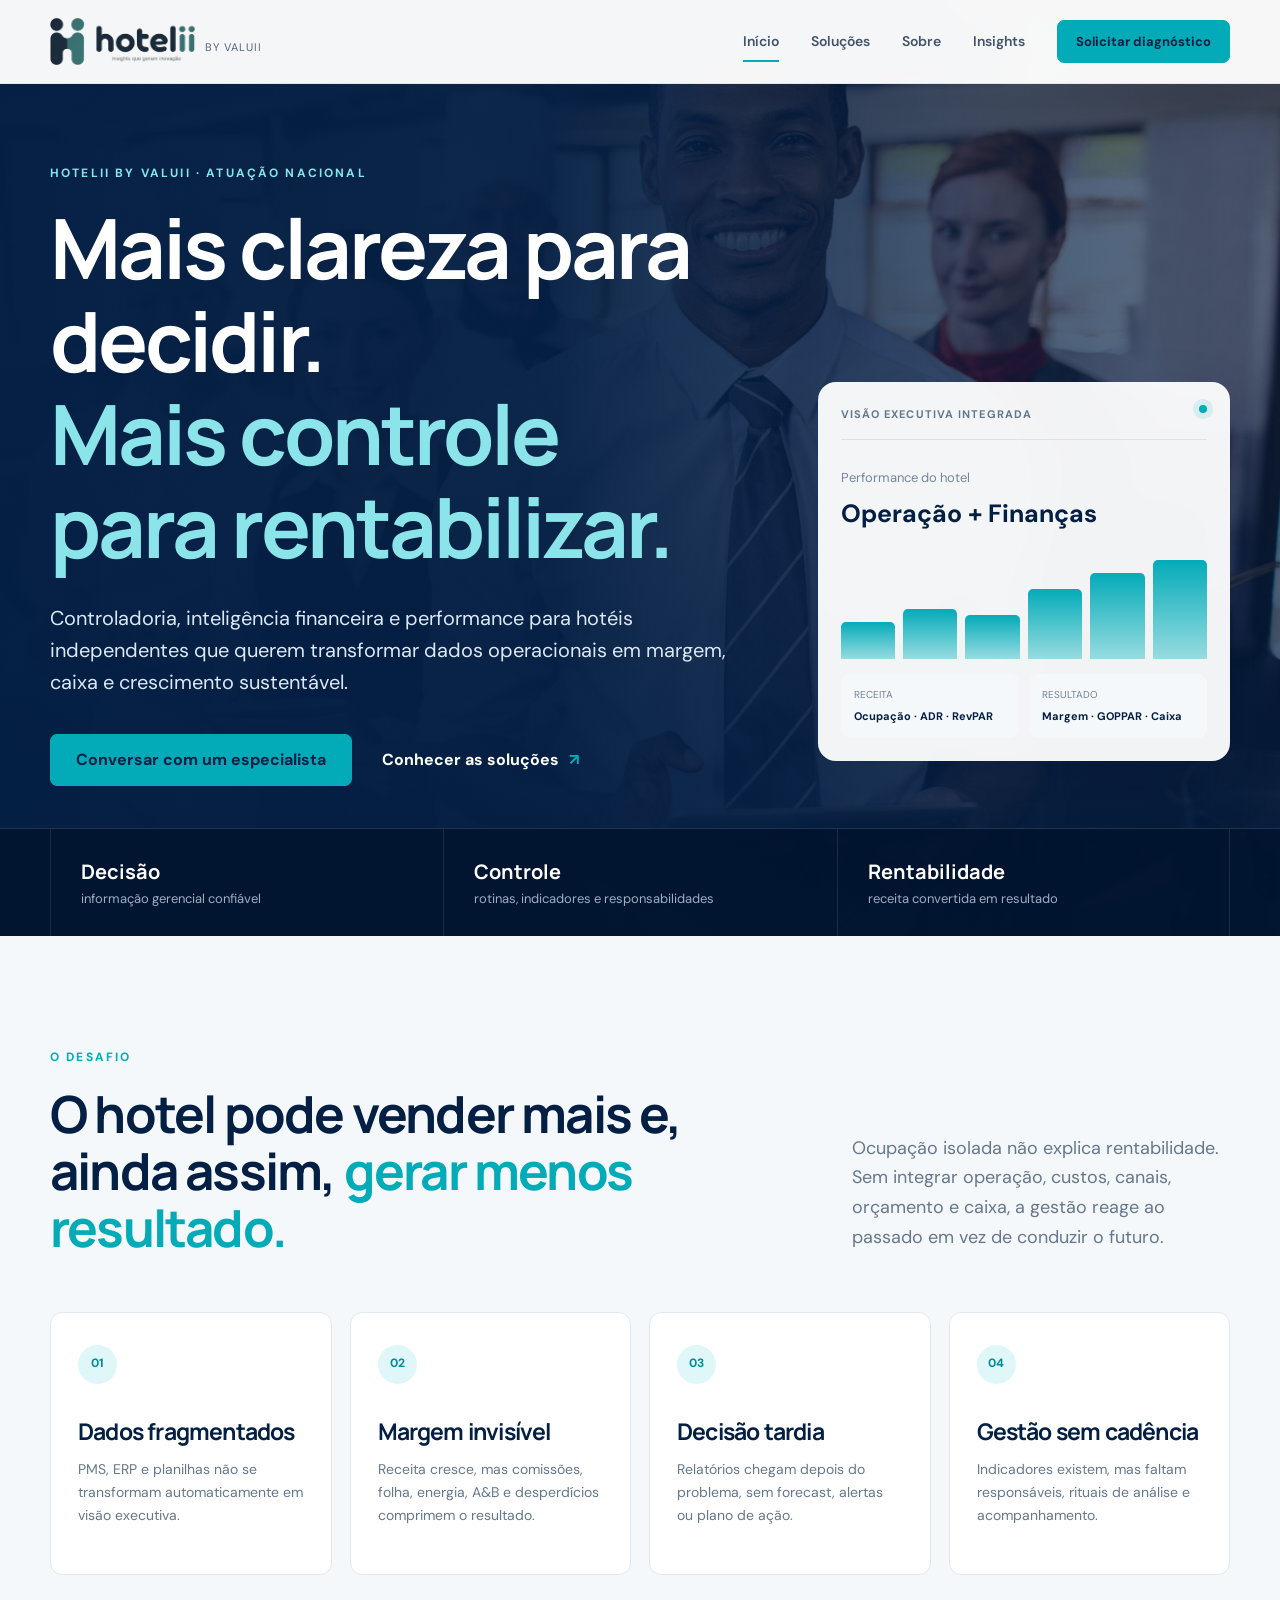
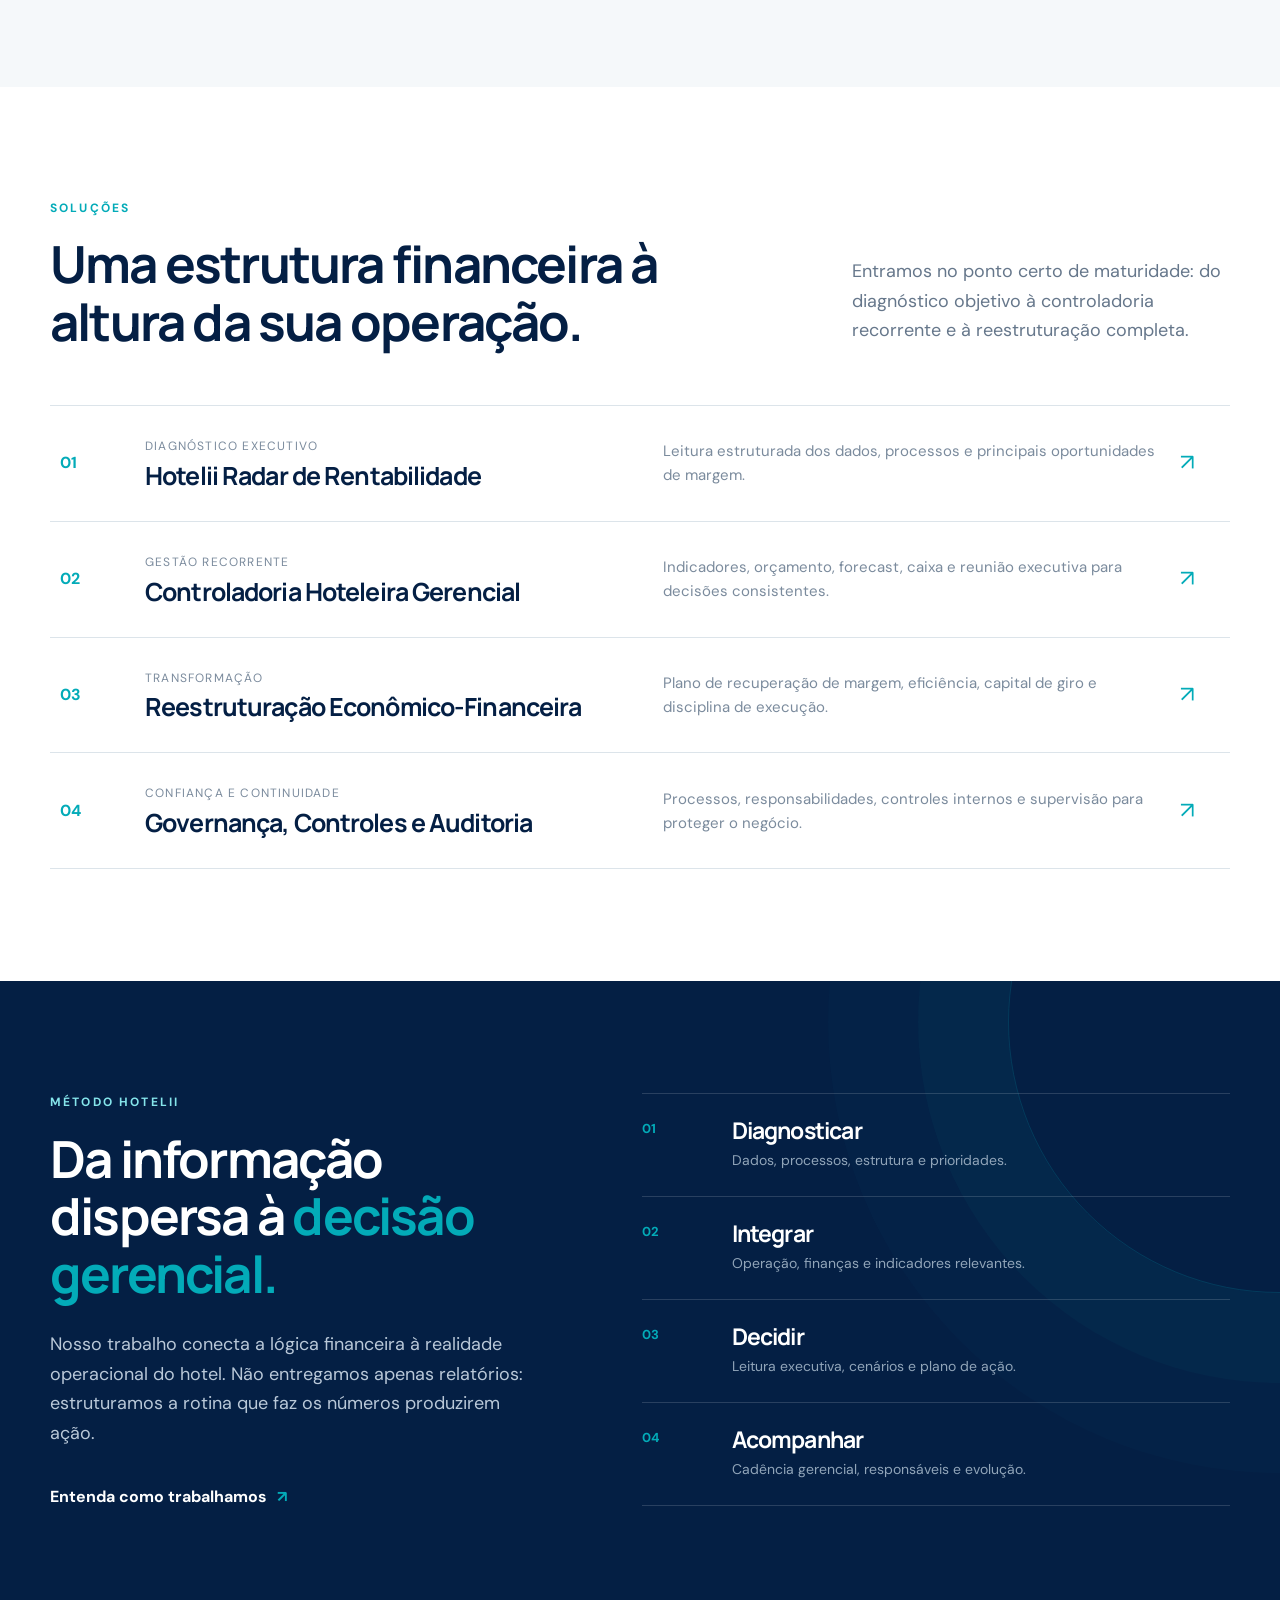
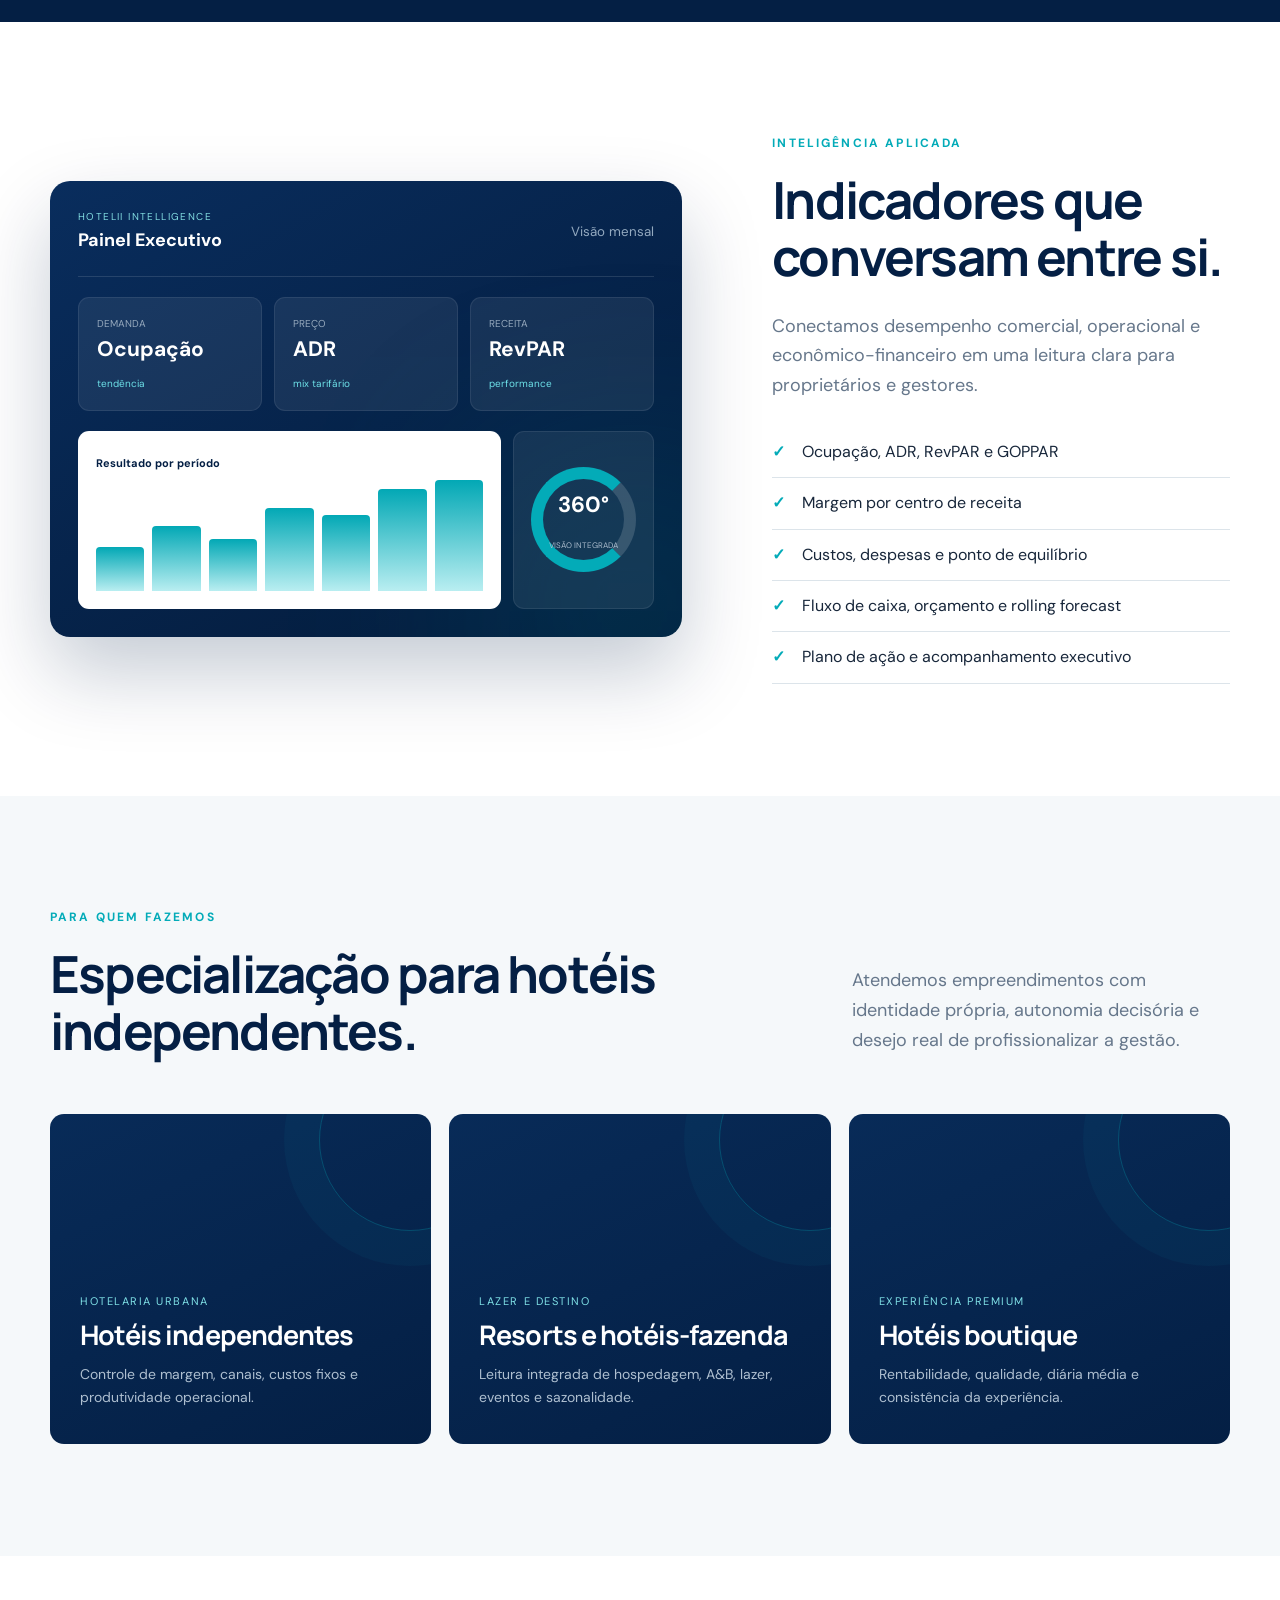
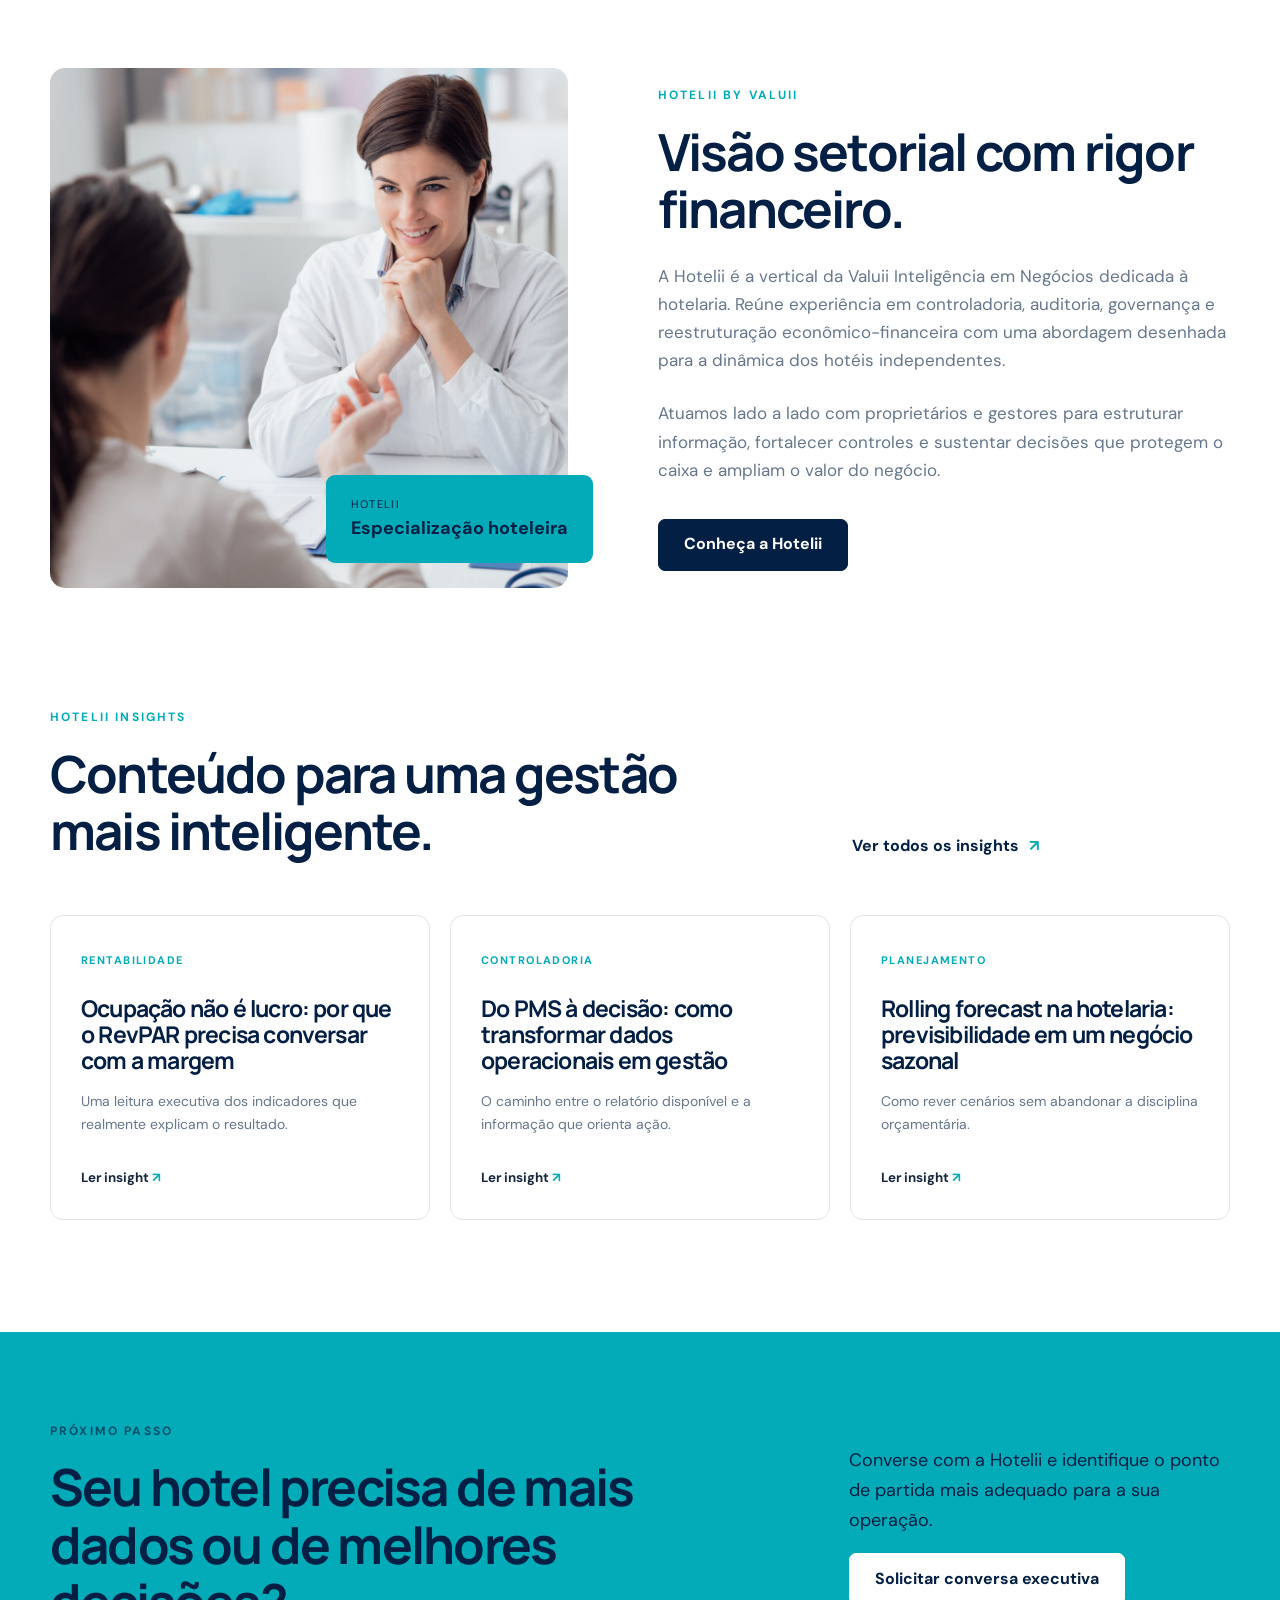
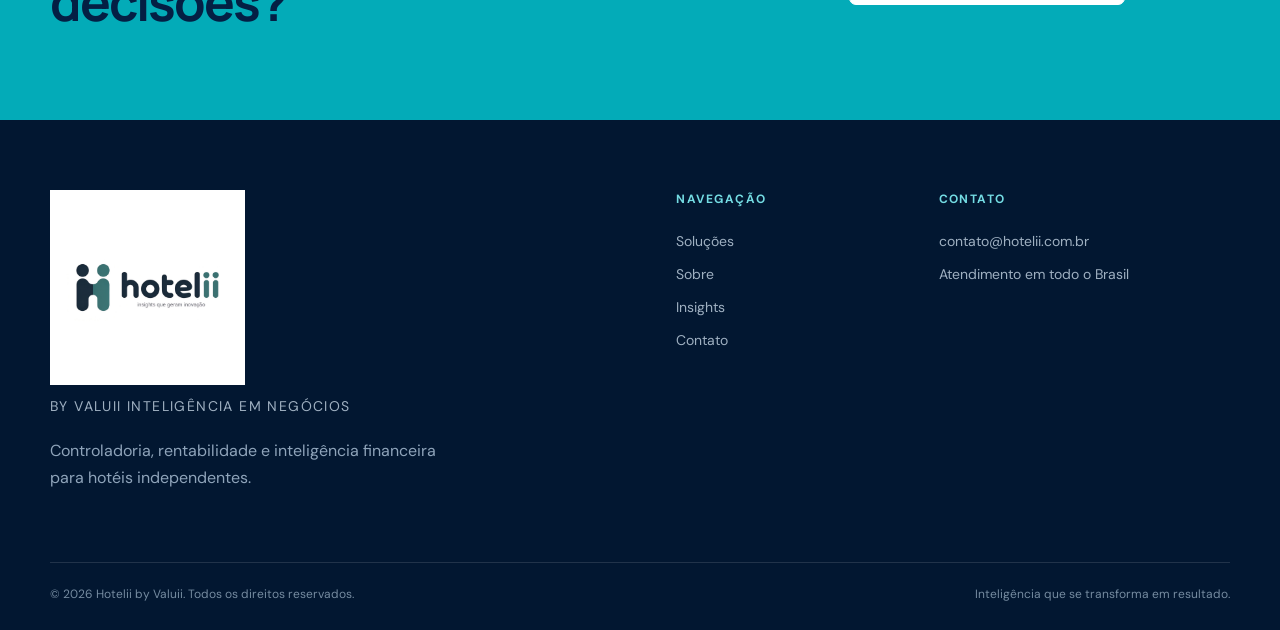
==== index.html @ a628cfc7 "Publica o site completo da Hotelii by Valuii" ====
<!doctype html>
<html lang="pt-BR">
<head>
  <meta charset="utf-8">
  <meta name="viewport" content="width=device-width, initial-scale=1">
  <title>Hotelii by Valuii | Controladoria e Rentabilidade Hoteleira</title>
  <meta name="description" content="Inteligência financeira, controladoria e rentabilidade para hotéis independentes. Transformamos dados operacionais em decisões, margem e previsibilidade.">
  <meta name="theme-color" content="#041F44">
  <meta property="og:title" content="Hotelii by Valuii | Inteligência e Rentabilidade Hoteleira">
  <meta property="og:description" content="Estratégia, controle e inteligência para elevar a performance de hotéis independentes.">
  <meta property="og:type" content="website">
  <meta property="og:url" content="https://hotelii.com.br/">
  <link rel="canonical" href="https://hotelii.com.br/">
  <link rel="icon" href="assets/images/mark.svg" type="image/svg+xml">
  <link rel="preload" href="assets/images/photo-2.jpg" as="image">
  <link rel="stylesheet" href="assets/css/style.css">
</head>
<body>
  <a class="skip-link" href="#conteudo">Ir para o conteúdo</a>
  <header class="site-header" data-header>
    <div class="container nav-wrap">
      <a class="brand" href="index.html" aria-label="Hotelii by Valuii — início">
        <img src="assets/images/hotelii-logo.png" alt="Hotelii">
        <span>by Valuii</span>
      </a>
      <button class="nav-toggle" type="button" aria-label="Abrir menu" aria-expanded="false" data-nav-toggle><span></span><span></span></button>
      <nav class="main-nav" aria-label="Navegação principal" data-nav>
        <a class="active" href="index.html">Início</a>
        <a href="solucoes.html">Soluções</a>
        <a href="sobre.html">Sobre</a>
        <a href="insights.html">Insights</a>
        <a class="button button-small" href="contato.html">Solicitar diagnóstico</a>
      </nav>
    </div>
  </header>

  <main id="conteudo">
    <section class="hero">
      <div class="hero-media" aria-hidden="true"></div>
      <div class="hero-overlay" aria-hidden="true"></div>
      <div class="container hero-grid">
        <div class="hero-copy" data-reveal>
          <p class="eyebrow light">Hotelii by Valuii · Atuação nacional</p>
          <h1>Mais clareza para decidir.<br><span>Mais controle para rentabilizar.</span></h1>
          <p class="hero-lead">Controladoria, inteligência financeira e performance para hotéis independentes que querem transformar dados operacionais em margem, caixa e crescimento sustentável.</p>
          <div class="hero-actions">
            <a class="button" href="contato.html">Conversar com um especialista</a>
            <a class="text-link light-link" href="solucoes.html">Conhecer as soluções <span>↗</span></a>
          </div>
        </div>
        <aside class="signal-card" aria-label="Indicadores integrados" data-reveal>
          <div class="signal-top"><span>Visão executiva integrada</span><i></i></div>
          <div class="signal-main">
            <span>Performance do hotel</span>
            <strong>Operação + Finanças</strong>
            <div class="mini-chart" aria-hidden="true"><i style="--h:35%"></i><i style="--h:48%"></i><i style="--h:42%"></i><i style="--h:67%"></i><i style="--h:82%"></i><i style="--h:94%"></i></div>
          </div>
          <div class="signal-metrics">
            <div><span>Receita</span><b>Ocupação · ADR · RevPAR</b></div>
            <div><span>Resultado</span><b>Margem · GOPPAR · Caixa</b></div>
          </div>
        </aside>
      </div>
      <div class="hero-strip">
        <div class="container strip-grid">
          <div><b>Decisão</b><span>informação gerencial confiável</span></div>
          <div><b>Controle</b><span>rotinas, indicadores e responsabilidades</span></div>
          <div><b>Rentabilidade</b><span>receita convertida em resultado</span></div>
        </div>
      </div>
    </section>

    <section class="section problem-section">
      <div class="container split-heading" data-reveal>
        <div>
          <p class="eyebrow">O desafio</p>
          <h2>O hotel pode vender mais e, ainda assim, <span>gerar menos resultado.</span></h2>
        </div>
        <p>Ocupação isolada não explica rentabilidade. Sem integrar operação, custos, canais, orçamento e caixa, a gestão reage ao passado em vez de conduzir o futuro.</p>
      </div>
      <div class="container pain-grid">
        <article class="pain-card" data-reveal><span>01</span><h3>Dados fragmentados</h3><p>PMS, ERP e planilhas não se transformam automaticamente em visão executiva.</p></article>
        <article class="pain-card" data-reveal><span>02</span><h3>Margem invisível</h3><p>Receita cresce, mas comissões, folha, energia, A&amp;B e desperdícios comprimem o resultado.</p></article>
        <article class="pain-card" data-reveal><span>03</span><h3>Decisão tardia</h3><p>Relatórios chegam depois do problema, sem forecast, alertas ou plano de ação.</p></article>
        <article class="pain-card" data-reveal><span>04</span><h3>Gestão sem cadência</h3><p>Indicadores existem, mas faltam responsáveis, rituais de análise e acompanhamento.</p></article>
      </div>
    </section>

    <section class="section solutions-section" id="solucoes">
      <div class="container section-head" data-reveal>
        <div><p class="eyebrow">Soluções</p><h2>Uma estrutura financeira à altura da sua operação.</h2></div>
        <p>Entramos no ponto certo de maturidade: do diagnóstico objetivo à controladoria recorrente e à reestruturação completa.</p>
      </div>
      <div class="container solution-list">
        <a class="solution-row" href="solucoes.html#radar" data-reveal><span class="solution-number">01</span><div><p>Diagnóstico executivo</p><h3>Hotelii Radar de Rentabilidade</h3></div><p class="solution-desc">Leitura estruturada dos dados, processos e principais oportunidades de margem.</p><span class="arrow">↗</span></a>
        <a class="solution-row" href="solucoes.html#controladoria" data-reveal><span class="solution-number">02</span><div><p>Gestão recorrente</p><h3>Controladoria Hoteleira Gerencial</h3></div><p class="solution-desc">Indicadores, orçamento, forecast, caixa e reunião executiva para decisões consistentes.</p><span class="arrow">↗</span></a>
        <a class="solution-row" href="solucoes.html#reestruturacao" data-reveal><span class="solution-number">03</span><div><p>Transformação</p><h3>Reestruturação Econômico-Financeira</h3></div><p class="solution-desc">Plano de recuperação de margem, eficiência, capital de giro e disciplina de execução.</p><span class="arrow">↗</span></a>
        <a class="solution-row" href="solucoes.html#governanca" data-reveal><span class="solution-number">04</span><div><p>Confiança e continuidade</p><h3>Governança, Controles e Auditoria</h3></div><p class="solution-desc">Processos, responsabilidades, controles internos e supervisão para proteger o negócio.</p><span class="arrow">↗</span></a>
      </div>
    </section>

    <section class="section method-section">
      <div class="container method-grid">
        <div class="method-copy" data-reveal>
          <p class="eyebrow light">Método Hotelii</p>
          <h2>Da informação dispersa à <span>decisão gerencial.</span></h2>
          <p>Nosso trabalho conecta a lógica financeira à realidade operacional do hotel. Não entregamos apenas relatórios: estruturamos a rotina que faz os números produzirem ação.</p>
          <a class="text-link light-link" href="sobre.html">Entenda como trabalhamos <span>↗</span></a>
        </div>
        <ol class="method-steps" data-reveal>
          <li><span>01</span><div><h3>Diagnosticar</h3><p>Dados, processos, estrutura e prioridades.</p></div></li>
          <li><span>02</span><div><h3>Integrar</h3><p>Operação, finanças e indicadores relevantes.</p></div></li>
          <li><span>03</span><div><h3>Decidir</h3><p>Leitura executiva, cenários e plano de ação.</p></div></li>
          <li><span>04</span><div><h3>Acompanhar</h3><p>Cadência gerencial, responsáveis e evolução.</p></div></li>
        </ol>
      </div>
    </section>

    <section class="section intelligence-section">
      <div class="container dashboard-grid">
        <div class="dashboard" data-reveal>
          <div class="dash-head"><div><span>Hotelii Intelligence</span><b>Painel Executivo</b></div><small>Visão mensal</small></div>
          <div class="dash-kpis">
            <div><span>Demanda</span><b>Ocupação</b><i class="trend">tendência</i></div>
            <div><span>Preço</span><b>ADR</b><i class="trend">mix tarifário</i></div>
            <div><span>Receita</span><b>RevPAR</b><i class="trend">performance</i></div>
          </div>
          <div class="dash-bottom">
            <div class="dash-bars"><span>Resultado por período</span><div><i style="--h:38%"></i><i style="--h:56%"></i><i style="--h:45%"></i><i style="--h:72%"></i><i style="--h:66%"></i><i style="--h:88%"></i><i style="--h:96%"></i></div></div>
            <div class="dash-ring"><div><b>360°</b><span>visão integrada</span></div></div>
          </div>
        </div>
        <div class="dashboard-copy" data-reveal>
          <p class="eyebrow">Inteligência aplicada</p>
          <h2>Indicadores que conversam entre si.</h2>
          <p>Conectamos desempenho comercial, operacional e econômico-financeiro em uma leitura clara para proprietários e gestores.</p>
          <ul class="check-list">
            <li>Ocupação, ADR, RevPAR e GOPPAR</li>
            <li>Margem por centro de receita</li>
            <li>Custos, despesas e ponto de equilíbrio</li>
            <li>Fluxo de caixa, orçamento e rolling forecast</li>
            <li>Plano de ação e acompanhamento executivo</li>
          </ul>
        </div>
      </div>
    </section>

    <section class="section segments-section">
      <div class="container section-head" data-reveal><div><p class="eyebrow">Para quem fazemos</p><h2>Especialização para hotéis independentes.</h2></div><p>Atendemos empreendimentos com identidade própria, autonomia decisória e desejo real de profissionalizar a gestão.</p></div>
      <div class="container segment-grid">
        <article data-reveal><span>Hotelaria urbana</span><h3>Hotéis independentes</h3><p>Controle de margem, canais, custos fixos e produtividade operacional.</p></article>
        <article data-reveal><span>Lazer e destino</span><h3>Resorts e hotéis-fazenda</h3><p>Leitura integrada de hospedagem, A&amp;B, lazer, eventos e sazonalidade.</p></article>
        <article data-reveal><span>Experiência premium</span><h3>Hotéis boutique</h3><p>Rentabilidade, qualidade, diária média e consistência da experiência.</p></article>
      </div>
    </section>

    <section class="section about-band">
      <div class="container about-grid">
        <div class="about-image" data-reveal><img src="assets/images/photo-1.jpg" alt="Reunião de consultoria e análise gerencial" loading="lazy"><div><span>Hotelii</span><b>Especialização hoteleira</b></div></div>
        <div class="about-copy" data-reveal><p class="eyebrow">Hotelii by Valuii</p><h2>Visão setorial com rigor financeiro.</h2><p>A Hotelii é a vertical da Valuii Inteligência em Negócios dedicada à hotelaria. Reúne experiência em controladoria, auditoria, governança e reestruturação econômico-financeira com uma abordagem desenhada para a dinâmica dos hotéis independentes.</p><p>Atuamos lado a lado com proprietários e gestores para estruturar informação, fortalecer controles e sustentar decisões que protegem o caixa e ampliam o valor do negócio.</p><a class="button button-dark" href="sobre.html">Conheça a Hotelii</a></div>
      </div>
    </section>

    <section class="section insight-preview">
      <div class="container section-head" data-reveal><div><p class="eyebrow">Hotelii Insights</p><h2>Conteúdo para uma gestão mais inteligente.</h2></div><a class="text-link" href="insights.html">Ver todos os insights <span>↗</span></a></div>
      <div class="container insight-grid">
        <article data-reveal><a href="insights.html"><span>Rentabilidade</span><h3>Ocupação não é lucro: por que o RevPAR precisa conversar com a margem</h3><p>Uma leitura executiva dos indicadores que realmente explicam o resultado.</p><small>Ler insight <b>↗</b></small></a></article>
        <article data-reveal><a href="insights.html"><span>Controladoria</span><h3>Do PMS à decisão: como transformar dados operacionais em gestão</h3><p>O caminho entre o relatório disponível e a informação que orienta ação.</p><small>Ler insight <b>↗</b></small></a></article>
        <article data-reveal><a href="insights.html"><span>Planejamento</span><h3>Rolling forecast na hotelaria: previsibilidade em um negócio sazonal</h3><p>Como rever cenários sem abandonar a disciplina orçamentária.</p><small>Ler insight <b>↗</b></small></a></article>
      </div>
    </section>

    <section class="cta-section">
      <div class="container cta-grid" data-reveal>
        <div><p class="eyebrow light">Próximo passo</p><h2>Seu hotel precisa de mais dados ou de melhores decisões?</h2></div>
        <div><p>Converse com a Hotelii e identifique o ponto de partida mais adequado para a sua operação.</p><a class="button button-white" href="contato.html">Solicitar conversa executiva</a></div>
      </div>
    </section>
  </main>

  <footer class="site-footer">
    <div class="container footer-grid">
      <div class="footer-brand"><img src="assets/images/hotelii-logo-light.png" alt="Hotelii"><span>by Valuii Inteligência em Negócios</span><p>Controladoria, rentabilidade e inteligência financeira para hotéis independentes.</p></div>
      <div><b>Navegação</b><a href="solucoes.html">Soluções</a><a href="sobre.html">Sobre</a><a href="insights.html">Insights</a><a href="contato.html">Contato</a></div>
      <div><b>Contato</b><a href="mailto:contato@hotelii.com.br">contato@hotelii.com.br</a><span>Atendimento em todo o Brasil</span></div>
    </div>
    <div class="container footer-bottom"><span>© <span data-year></span> Hotelii by Valuii. Todos os direitos reservados.</span><span>Inteligência que se transforma em resultado.</span></div>
  </footer>
  <script src="assets/js/main.js" defer></script>
</body>
</html>
---- assets/css/style.css ----
@import url('https://fonts.googleapis.com/css2?family=DM+Sans:wght@400;500;600;700&family=Manrope:wght@500;600;700&display=swap');
:root{--navy:#041f44;--navy-2:#082b58;--navy-3:#102f50;--teal:#03abb8;--teal-soft:#dff7f8;--ink:#17263a;--muted:#66778b;--line:#dce4ea;--paper:#f5f8fa;--white:#fff;--radius:18px;--shadow:0 24px 65px rgba(4,31,68,.12)}
*{box-sizing:border-box}html{scroll-behavior:smooth}body{margin:0;color:var(--ink);font-family:'DM Sans',Arial,sans-serif;background:var(--white);font-size:16px;line-height:1.65;-webkit-font-smoothing:antialiased}img{max-width:100%;display:block}a{color:inherit;text-decoration:none}button{font:inherit}.container{width:min(1180px,calc(100% - 48px));margin-inline:auto}.skip-link{position:fixed;z-index:999;top:-100px;left:20px;padding:10px 16px;background:white;color:var(--navy)}.skip-link:focus{top:20px}.site-header{position:fixed;z-index:50;top:0;left:0;width:100%;height:84px;display:flex;align-items:center;background:rgba(255,255,255,.96);border-bottom:1px solid rgba(4,31,68,.08);backdrop-filter:blur(16px);transition:.3s}.site-header.scrolled{height:70px;box-shadow:0 8px 30px rgba(4,31,68,.08)}.nav-wrap{display:flex;align-items:center;justify-content:space-between;height:100%}.brand{display:flex;align-items:flex-end;gap:10px}.brand img{width:145px;height:auto}.brand span{font-size:11px;letter-spacing:.09em;text-transform:uppercase;color:#53657b;margin-bottom:9px}.main-nav{display:flex;align-items:center;gap:32px}.main-nav>a:not(.button){font-weight:600;font-size:14px;color:#43546a;position:relative}.main-nav>a:not(.button):after{content:'';position:absolute;left:0;bottom:-9px;width:0;height:2px;background:var(--teal);transition:.25s}.main-nav>a:hover:after,.main-nav>a.active:after{width:100%}.nav-toggle{display:none;border:0;background:none;padding:10px}.nav-toggle span{display:block;width:25px;height:2px;background:var(--navy);margin:5px}.button{display:inline-flex;align-items:center;justify-content:center;min-height:52px;padding:0 25px;border-radius:7px;background:var(--teal);color:var(--navy);font-weight:700;transition:transform .2s,box-shadow .2s,background .2s;border:1px solid var(--teal)}.button:hover{transform:translateY(-2px);box-shadow:0 14px 32px rgba(3,171,184,.28);background:#10bdc9}.button-small{min-height:43px;padding:0 18px;font-size:13px}.button-dark{background:var(--navy);border-color:var(--navy);color:white}.button-white{background:white;border-color:white;color:var(--navy)}.text-link{display:inline-flex;gap:10px;align-items:center;font-weight:700;color:var(--navy)}.text-link span{color:var(--teal);transition:.2s}.text-link:hover span{transform:translate(3px,-3px)}.light-link{color:white}.eyebrow{margin:0 0 17px;color:var(--teal);font-size:12px;font-weight:700;letter-spacing:.18em;text-transform:uppercase}.eyebrow.light{color:#85e5eb}h1,h2,h3{font-family:'Manrope','DM Sans',sans-serif;line-height:1.12;letter-spacing:-.035em;margin-top:0}h2{font-size:clamp(34px,4vw,56px);color:var(--navy);margin-bottom:0}h2 span{color:var(--teal)}p{margin-top:0}.section{padding:112px 0}.hero{position:relative;min-height:850px;background:var(--navy);color:white;padding-top:84px;display:flex;align-items:stretch;overflow:hidden}.hero-media{position:absolute;inset:0;background:url('../images/photo-2.jpg') center/cover no-repeat;opacity:.42}.hero-overlay{position:absolute;inset:0;background:linear-gradient(90deg,rgba(4,31,68,.98) 0%,rgba(4,31,68,.9) 43%,rgba(4,31,68,.34) 77%,rgba(4,31,68,.12) 100%),linear-gradient(0deg,rgba(4,31,68,.7),transparent 50%)}.hero-grid{position:relative;z-index:2;display:grid;grid-template-columns:1.25fr .75fr;gap:80px;align-items:center;padding-top:80px;padding-bottom:150px}.hero-copy{max-width:780px}.hero h1{font-size:clamp(48px,6.5vw,84px);margin:0 0 28px;color:white}.hero h1 span{color:#8be4e9}.hero-lead{font-size:20px;line-height:1.62;color:#dce8f4;max-width:730px;margin-bottom:35px}.hero-actions{display:flex;align-items:center;gap:30px}.signal-card{align-self:end;margin-bottom:25px;background:rgba(255,255,255,.95);color:var(--navy);border-radius:18px;padding:23px;box-shadow:var(--shadow);backdrop-filter:blur(18px)}.signal-top{display:flex;justify-content:space-between;font-size:11px;font-weight:700;letter-spacing:.1em;text-transform:uppercase;color:#63768b;padding-bottom:16px;border-bottom:1px solid var(--line)}.signal-top i{width:8px;height:8px;border-radius:50%;background:var(--teal);box-shadow:0 0 0 6px rgba(3,171,184,.12)}.signal-main{padding:24px 0 15px}.signal-main span{font-size:13px;color:#75869a}.signal-main strong{display:block;font-size:25px;margin-top:2px}.mini-chart{height:105px;display:flex;gap:8px;align-items:flex-end;margin-top:20px}.mini-chart i{height:var(--h);flex:1;border-radius:5px 5px 0 0;background:linear-gradient(180deg,var(--teal),#97dce0)}.signal-metrics{display:grid;grid-template-columns:1fr 1fr;gap:10px}.signal-metrics div{padding:13px;background:var(--paper);border-radius:9px}.signal-metrics span,.signal-metrics b{display:block}.signal-metrics span{font-size:10px;text-transform:uppercase;color:#718298}.signal-metrics b{font-size:11px;margin-top:3px}.hero-strip{position:absolute;z-index:3;left:0;bottom:0;width:100%;background:rgba(2,20,46,.88);border-top:1px solid rgba(255,255,255,.13)}.strip-grid{display:grid;grid-template-columns:repeat(3,1fr)}.strip-grid div{display:flex;flex-direction:column;padding:26px 30px;border-left:1px solid rgba(255,255,255,.1)}.strip-grid div:last-child{border-right:1px solid rgba(255,255,255,.1)}.strip-grid b{font-family:'Manrope';font-size:20px}.strip-grid span{color:#9dafc2;font-size:13px}.split-heading,.section-head{display:grid;grid-template-columns:1.3fr .7fr;gap:100px;align-items:end;margin-bottom:55px}.split-heading>p,.section-head>p{font-size:18px;color:var(--muted);margin-bottom:4px}.problem-section{background:var(--paper)}.pain-grid{display:grid;grid-template-columns:repeat(4,1fr);gap:18px}.pain-card{padding:32px 27px;background:white;border:1px solid #e2e9ee;border-radius:12px;min-height:260px;transition:.25s}.pain-card:hover{transform:translateY(-6px);box-shadow:var(--shadow);border-color:transparent}.pain-card>span{display:inline-flex;width:39px;height:39px;align-items:center;justify-content:center;border-radius:50%;background:var(--teal-soft);color:#008b96;font-weight:700;font-size:12px}.pain-card h3{font-size:23px;color:var(--navy);margin:35px 0 14px}.pain-card p{color:var(--muted);font-size:14px}.solution-list{border-top:1px solid var(--line)}.solution-row{display:grid;grid-template-columns:60px 1fr 1fr 40px;gap:25px;align-items:center;padding:31px 10px;border-bottom:1px solid var(--line);transition:.25s}.solution-row:hover{padding-left:22px;background:var(--paper)}.solution-number{color:var(--teal);font-weight:700}.solution-row p{margin:0;font-size:12px;text-transform:uppercase;letter-spacing:.1em;color:#7b8b9d}.solution-row h3{font-size:25px;margin:5px 0 0;color:var(--navy)}.solution-row .solution-desc{font-size:15px;line-height:1.6;text-transform:none;letter-spacing:0}.arrow{font-size:23px;color:var(--teal)}.method-section{background:var(--navy);color:white;position:relative;overflow:hidden}.method-section:after{content:'';position:absolute;width:540px;height:540px;border:1px solid rgba(3,171,184,.2);border-radius:50%;right:-270px;top:-230px;box-shadow:0 0 0 90px rgba(3,171,184,.04),0 0 0 180px rgba(3,171,184,.025)}.method-grid{position:relative;z-index:2;display:grid;grid-template-columns:.9fr 1.1fr;gap:110px}.method-copy h2{color:white}.method-copy>p:not(.eyebrow){font-size:18px;color:#b9c8d8;margin:28px 0 35px}.method-steps{list-style:none;margin:0;padding:0;border-top:1px solid rgba(255,255,255,.15)}.method-steps li{display:grid;grid-template-columns:70px 1fr;gap:20px;padding:24px 0;border-bottom:1px solid rgba(255,255,255,.15)}.method-steps li>span{font-size:13px;color:var(--teal);font-weight:700}.method-steps h3{margin:0 0 5px;font-size:23px;color:white}.method-steps p{margin:0;color:#91a5b9;font-size:14px}.dashboard-grid{display:grid;grid-template-columns:1.16fr .84fr;gap:90px;align-items:center}.dashboard{background:linear-gradient(150deg,#092d5d,#031a39);border-radius:20px;padding:28px;color:white;box-shadow:0 35px 80px rgba(4,31,68,.23);position:relative;overflow:hidden}.dashboard:after{content:'';position:absolute;width:300px;height:300px;background:var(--teal);filter:blur(110px);opacity:.15;right:-100px;bottom:-120px}.dash-head{position:relative;z-index:2;display:flex;justify-content:space-between;align-items:center;padding-bottom:20px;border-bottom:1px solid rgba(255,255,255,.12)}.dash-head span,.dash-head b{display:block}.dash-head span{font-size:10px;text-transform:uppercase;letter-spacing:.14em;color:#82dce1}.dash-head b{font-size:18px}.dash-head small{color:#93a9bf}.dash-kpis{position:relative;z-index:2;display:grid;grid-template-columns:repeat(3,1fr);gap:12px;margin:20px 0}.dash-kpis>div{padding:18px;background:rgba(255,255,255,.07);border:1px solid rgba(255,255,255,.08);border-radius:11px}.dash-kpis span,.dash-kpis b,.dash-kpis i{display:block}.dash-kpis span{font-size:10px;text-transform:uppercase;color:#96a9bd}.dash-kpis b{font-size:21px}.dash-kpis i{font-style:normal;font-size:10px;color:#6de1e8;margin-top:9px}.dash-bottom{position:relative;z-index:2;display:grid;grid-template-columns:1.5fr .5fr;gap:12px}.dash-bars{padding:18px;background:white;color:var(--navy);border-radius:11px}.dash-bars>span{font-size:11px;font-weight:700}.dash-bars>div{height:115px;display:flex;align-items:flex-end;gap:8px}.dash-bars i{flex:1;height:var(--h);background:linear-gradient(180deg,#02a8b5,#b9eef1);border-radius:4px 4px 0 0}.dash-ring{display:grid;place-items:center;background:rgba(255,255,255,.07);border:1px solid rgba(255,255,255,.08);border-radius:11px}.dash-ring>div{display:grid;place-items:center;width:105px;height:105px;border:12px solid var(--teal);border-right-color:rgba(255,255,255,.15);border-radius:50%}.dash-ring b{font-size:22px}.dash-ring span{font-size:8px;text-transform:uppercase;color:#a9bacb}.dashboard-copy>p:not(.eyebrow){color:var(--muted);font-size:18px;margin:26px 0}.check-list{padding:0;margin:0;list-style:none}.check-list li{padding:12px 0 12px 30px;border-bottom:1px solid var(--line);position:relative}.check-list li:before{content:'✓';position:absolute;left:0;color:var(--teal);font-weight:700}.segments-section{background:var(--paper)}.segment-grid{display:grid;grid-template-columns:repeat(3,1fr);gap:18px}.segment-grid article{min-height:330px;padding:35px 30px;border-radius:14px;background:linear-gradient(155deg,var(--navy-2),var(--navy));color:white;display:flex;flex-direction:column;justify-content:flex-end;position:relative;overflow:hidden}.segment-grid article:before{content:'';position:absolute;width:180px;height:180px;right:-70px;top:-65px;border:1px solid rgba(3,171,184,.3);border-radius:50%;box-shadow:0 0 0 35px rgba(3,171,184,.05)}.segment-grid article>span{font-size:11px;color:#7fe0e6;text-transform:uppercase;letter-spacing:.14em}.segment-grid h3{font-size:27px;margin:10px 0 13px;color:white}.segment-grid p{color:#aebfd0;font-size:14px;margin:0}.about-band{padding-bottom:120px}.about-grid{display:grid;grid-template-columns:.95fr 1.05fr;gap:90px;align-items:center}.about-image{position:relative}.about-image img{border-radius:15px;min-height:520px;object-fit:cover}.about-image>div{position:absolute;right:-25px;bottom:25px;background:var(--teal);color:var(--navy);padding:20px 25px;border-radius:9px}.about-image span,.about-image b{display:block}.about-image span{font-size:11px;text-transform:uppercase;letter-spacing:.12em}.about-image b{font-size:18px}.about-copy>p:not(.eyebrow){font-size:17px;color:var(--muted);margin:25px 0}.about-copy .button{margin-top:10px}.insight-preview{padding-top:0}.insight-grid{display:grid;grid-template-columns:repeat(3,1fr);gap:20px}.insight-grid article{border:1px solid var(--line);border-radius:13px;transition:.25s}.insight-grid article:hover{transform:translateY(-5px);box-shadow:var(--shadow)}.insight-grid a{display:block;padding:30px;height:100%}.insight-grid span{font-size:11px;text-transform:uppercase;letter-spacing:.13em;color:var(--teal);font-weight:700}.insight-grid h3{font-size:23px;color:var(--navy);margin:24px 0 17px}.insight-grid p{color:var(--muted);font-size:14px}.insight-grid small{display:block;margin-top:30px;font-weight:700}.insight-grid small b{color:var(--teal)}.cta-section{padding:90px 0;background:var(--teal);color:var(--navy)}.cta-section .eyebrow{color:#064d68}.cta-grid{display:grid;grid-template-columns:1.3fr .7fr;gap:90px;align-items:center}.cta-grid h2{color:var(--navy)}.cta-grid>div:last-child p{font-size:18px}.site-footer{background:#021731;color:white;padding:70px 0 25px}.footer-grid{display:grid;grid-template-columns:1.5fr .5fr .8fr;gap:80px;padding-bottom:55px}.footer-brand img{width:195px}.footer-brand>span{display:block;color:#7ddce3;font-size:11px;text-transform:uppercase;letter-spacing:.1em;margin:10px 0 20px}.footer-brand p{max-width:420px;color:#8fa4ba}.footer-grid>div:not(.footer-brand){display:flex;flex-direction:column;gap:10px}.footer-grid b{font-size:12px;text-transform:uppercase;letter-spacing:.12em;color:#74dce3;margin-bottom:10px}.footer-grid a,.footer-grid span{color:#9fb0c1;font-size:14px}.footer-grid a:hover{color:white}.footer-bottom{border-top:1px solid rgba(255,255,255,.12);padding-top:22px;display:flex;justify-content:space-between;color:#758ba0;font-size:12px}
/* Inner pages */
.inner-hero{padding:170px 0 90px;background:var(--navy);color:white;position:relative;overflow:hidden}.inner-hero:after{content:'';position:absolute;width:500px;height:500px;border:1px solid rgba(3,171,184,.24);border-radius:50%;right:-140px;top:-230px;box-shadow:0 0 0 80px rgba(3,171,184,.04)}.inner-hero .container{position:relative;z-index:2}.inner-hero h1{font-size:clamp(46px,6vw,72px);max-width:930px;margin-bottom:24px}.inner-hero p:last-child{max-width:720px;color:#b7c8d9;font-size:19px}.inner-hero h1 span{color:#88e1e7}.service-detail{display:grid;grid-template-columns:.7fr 1.3fr;gap:90px;padding:70px 0;border-bottom:1px solid var(--line)}.service-label span{display:inline-grid;place-items:center;width:46px;height:46px;background:var(--teal-soft);color:#008c97;border-radius:50%;font-weight:700;font-size:12px}.service-content h2{font-size:40px}.service-content .lead{font-size:19px;color:var(--muted);margin:22px 0 30px}.deliverables{display:grid;grid-template-columns:1fr 1fr;gap:12px}.deliverables div{padding:19px;background:var(--paper);border-radius:9px;font-size:14px;font-weight:600}.fit-box{margin-top:30px;padding:23px;border-left:3px solid var(--teal);background:#f3fbfb}.fit-box b{display:block;color:var(--navy);margin-bottom:5px}.process-band{padding:90px 0;background:var(--paper)}.process-grid{display:grid;grid-template-columns:repeat(4,1fr);gap:16px;margin-top:45px}.process-grid article{padding:28px;background:white;border:1px solid var(--line);border-radius:10px}.process-grid span{color:var(--teal);font-weight:700}.process-grid h3{margin:25px 0 10px;color:var(--navy)}.values-grid{display:grid;grid-template-columns:repeat(3,1fr);gap:18px;margin-top:50px}.values-grid article{padding:32px;border:1px solid var(--line);border-radius:12px}.values-grid h3{color:var(--navy)}.profile-band{background:var(--paper)}.profile-grid{display:grid;grid-template-columns:1fr 1fr;gap:80px;align-items:center}.profile-grid img{border-radius:14px}.content-page{padding:100px 0}.article-feature{display:grid;grid-template-columns:1fr 1fr;gap:60px;align-items:center;margin-bottom:60px}.article-feature img{border-radius:14px;height:420px;width:100%;object-fit:cover}.article-feature h2{font-size:43px}.article-feature p{color:var(--muted)}.article-list{display:grid;grid-template-columns:repeat(3,1fr);gap:20px}.article-list article{padding:30px;border:1px solid var(--line);border-radius:12px}.article-list span{color:var(--teal);font-size:11px;text-transform:uppercase;letter-spacing:.12em;font-weight:700}.article-list h3{font-size:23px;color:var(--navy);margin:20px 0}.article-list p{color:var(--muted);font-size:14px}.contact-section{padding:100px 0;background:var(--paper)}.contact-grid{display:grid;grid-template-columns:1fr 1fr;gap:70px}.contact-card{padding:42px;background:white;border-radius:15px;box-shadow:var(--shadow)}.contact-card h2{font-size:39px}.contact-option{display:flex;gap:18px;padding:22px 0;border-bottom:1px solid var(--line)}.contact-option i{display:grid;place-items:center;flex:0 0 45px;height:45px;border-radius:50%;background:var(--teal-soft);color:#008c97;font-style:normal}.contact-option b,.contact-option span{display:block}.contact-option span{color:var(--muted);font-size:14px}.contact-copy>p:not(.eyebrow){color:var(--muted);font-size:18px}.contact-steps{margin:35px 0;padding:0;list-style:none}.contact-steps li{display:flex;gap:15px;margin:18px 0}.contact-steps span{display:grid;place-items:center;flex:0 0 31px;height:31px;border-radius:50%;background:var(--navy);color:white;font-size:11px}.contact-note{font-size:12px!important;color:#8291a2!important}
[data-reveal]{opacity:0;transform:translateY(20px);transition:opacity .65s ease,transform .65s ease}[data-reveal].visible{opacity:1;transform:none}
@media(max-width:980px){.main-nav{position:fixed;inset:70px 0 auto;background:white;padding:25px 30px;display:none;flex-direction:column;align-items:flex-start;box-shadow:0 20px 40px rgba(4,31,68,.12)}.main-nav.open{display:flex}.nav-toggle{display:block}.hero{min-height:auto}.hero-grid{grid-template-columns:1fr;padding:95px 0 170px}.signal-card{display:none}.split-heading,.section-head,.method-grid,.dashboard-grid,.about-grid,.cta-grid,.profile-grid,.contact-grid{grid-template-columns:1fr;gap:45px}.pain-grid{grid-template-columns:1fr 1fr}.solution-row{grid-template-columns:45px 1fr 30px}.solution-desc{display:none}.segment-grid,.insight-grid,.values-grid,.article-list{grid-template-columns:1fr 1fr}.about-image>div{right:15px}.footer-grid{grid-template-columns:1fr 1fr}.footer-brand{grid-column:1/-1}.service-detail{grid-template-columns:1fr;gap:25px}.article-feature{grid-template-columns:1fr}.process-grid{grid-template-columns:1fr 1fr}}
@media(max-width:650px){.container{width:min(100% - 30px,1180px)}.site-header{height:70px}.brand img{width:122px}.brand span{display:none}.section{padding:78px 0}.hero{padding-top:70px}.hero-grid{padding-top:70px;padding-bottom:235px}.hero h1{font-size:45px}.hero-lead{font-size:17px}.hero-actions{align-items:flex-start;flex-direction:column}.hero-strip{background:rgba(2,20,46,.96)}.strip-grid{grid-template-columns:1fr}.strip-grid div{padding:12px 20px}.strip-grid div:nth-child(n+3){display:none}.pain-grid,.segment-grid,.insight-grid,.values-grid,.article-list,.deliverables,.process-grid{grid-template-columns:1fr}.solution-row h3{font-size:20px}.method-grid{gap:55px}.dash-kpis{grid-template-columns:1fr}.dash-kpis>div{padding:13px}.dash-bottom{grid-template-columns:1fr}.dash-ring{display:none}.about-image img{min-height:390px}.footer-grid{grid-template-columns:1fr;gap:35px}.footer-brand{grid-column:auto}.footer-bottom{flex-direction:column;gap:8px}.inner-hero{padding:140px 0 70px}.inner-hero h1{font-size:44px}.service-detail{padding:50px 0}.service-content h2,.article-feature h2,.contact-card h2{font-size:34px}.contact-card{padding:28px}.article-feature img{height:280px}}
@media(prefers-reduced-motion:reduce){*{scroll-behavior:auto!important;transition:none!important}[data-reveal]{opacity:1;transform:none}}
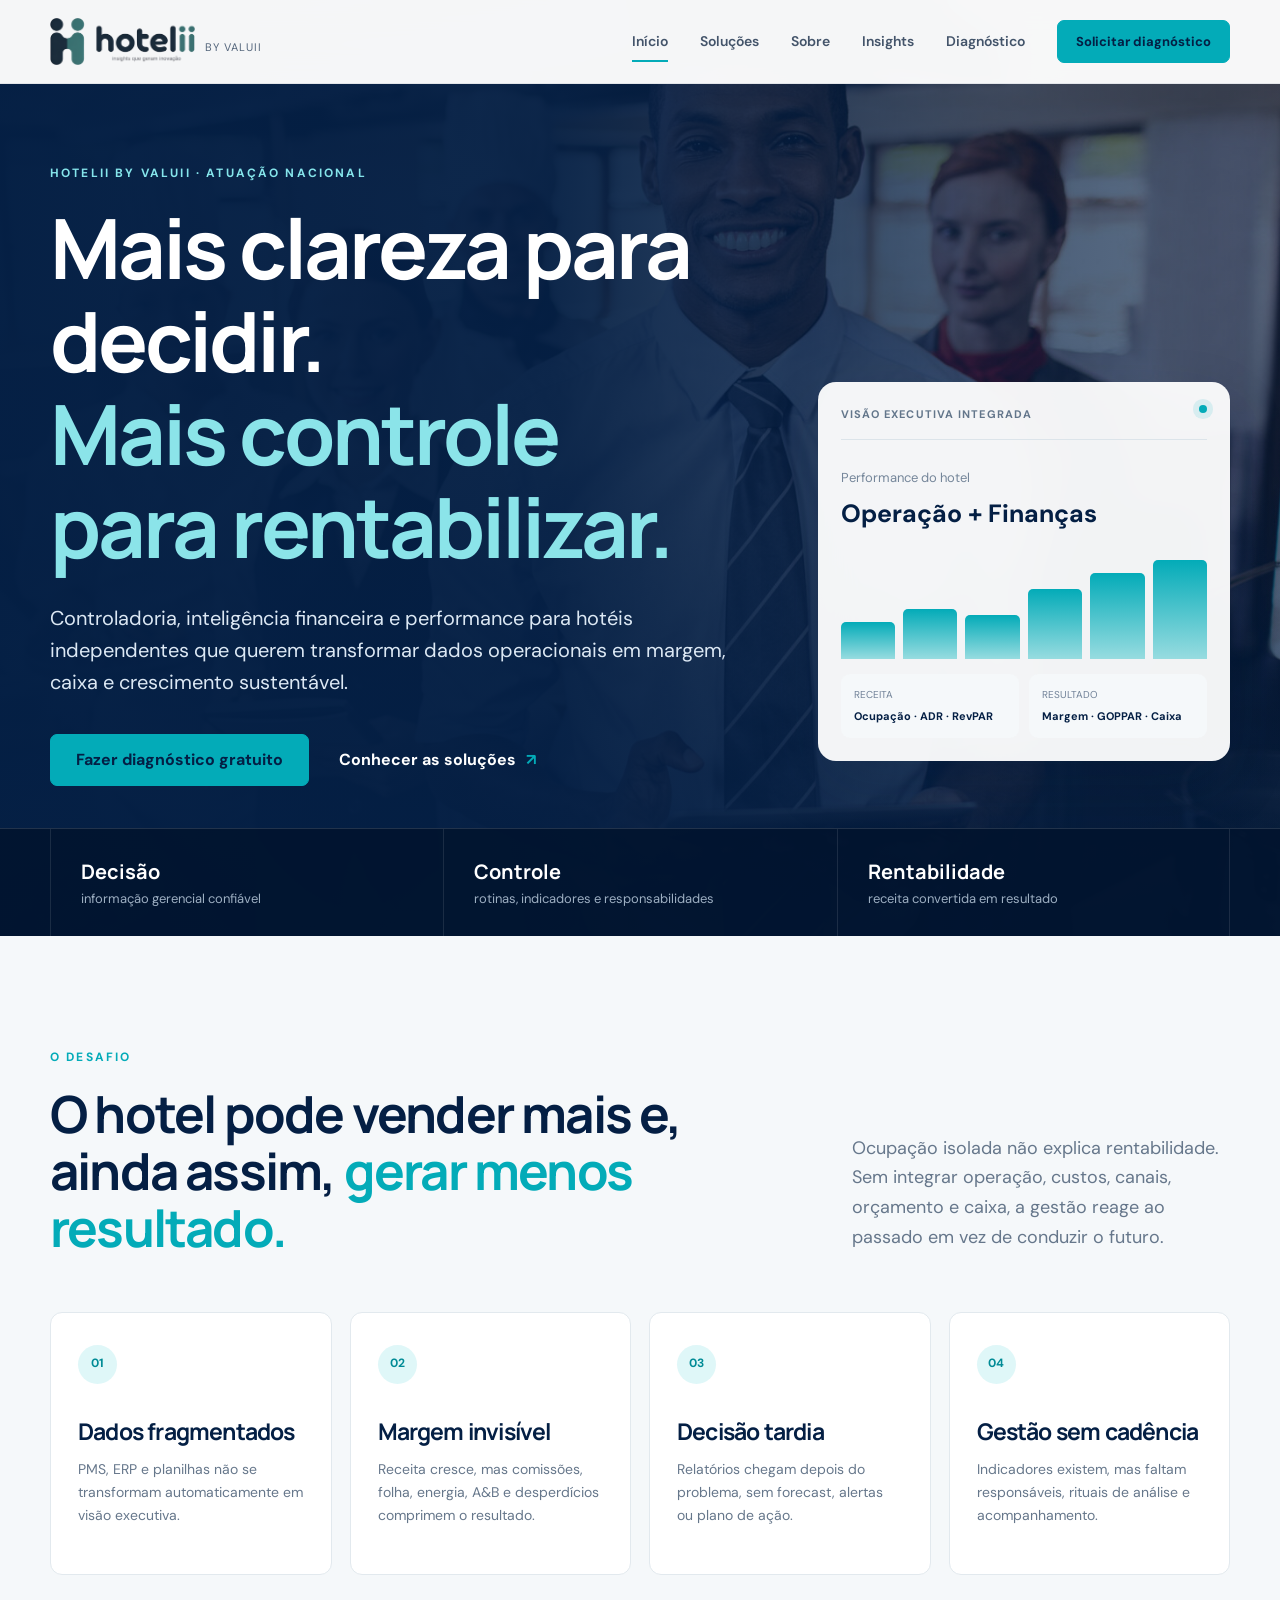
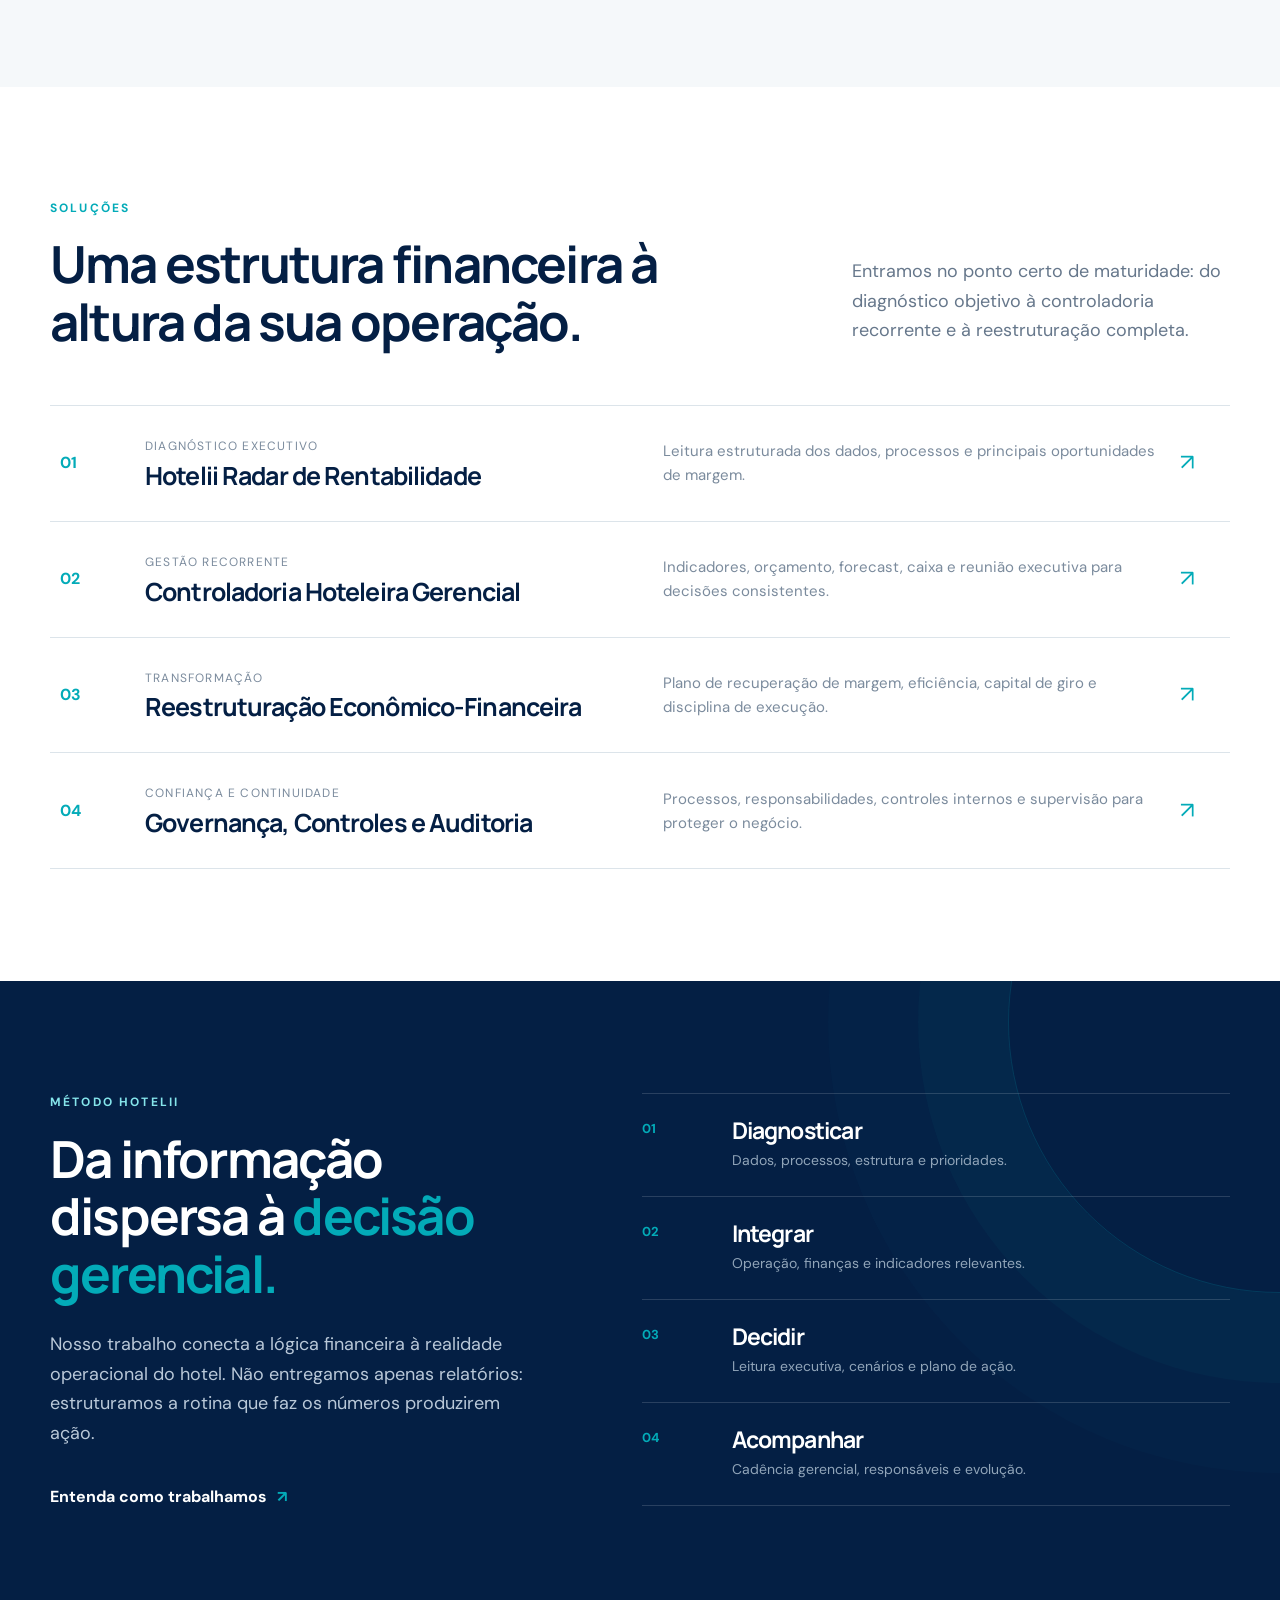
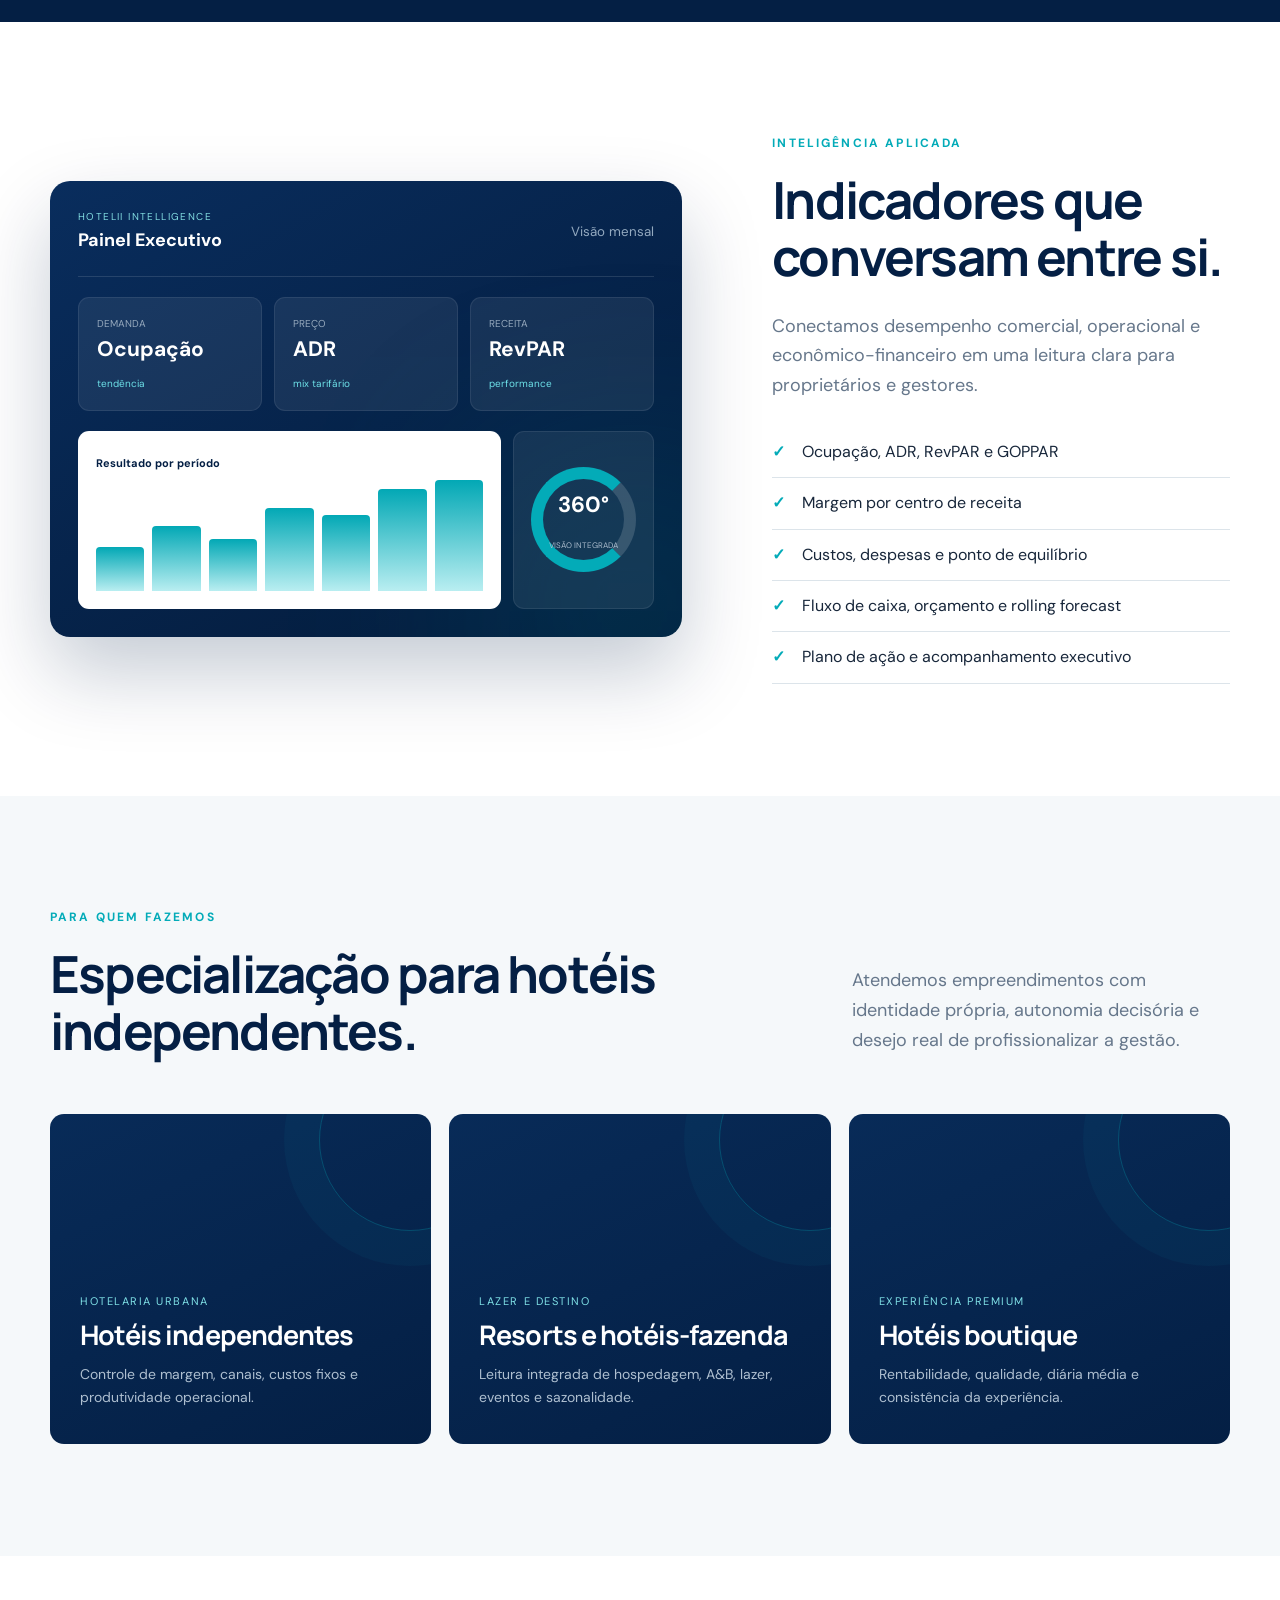
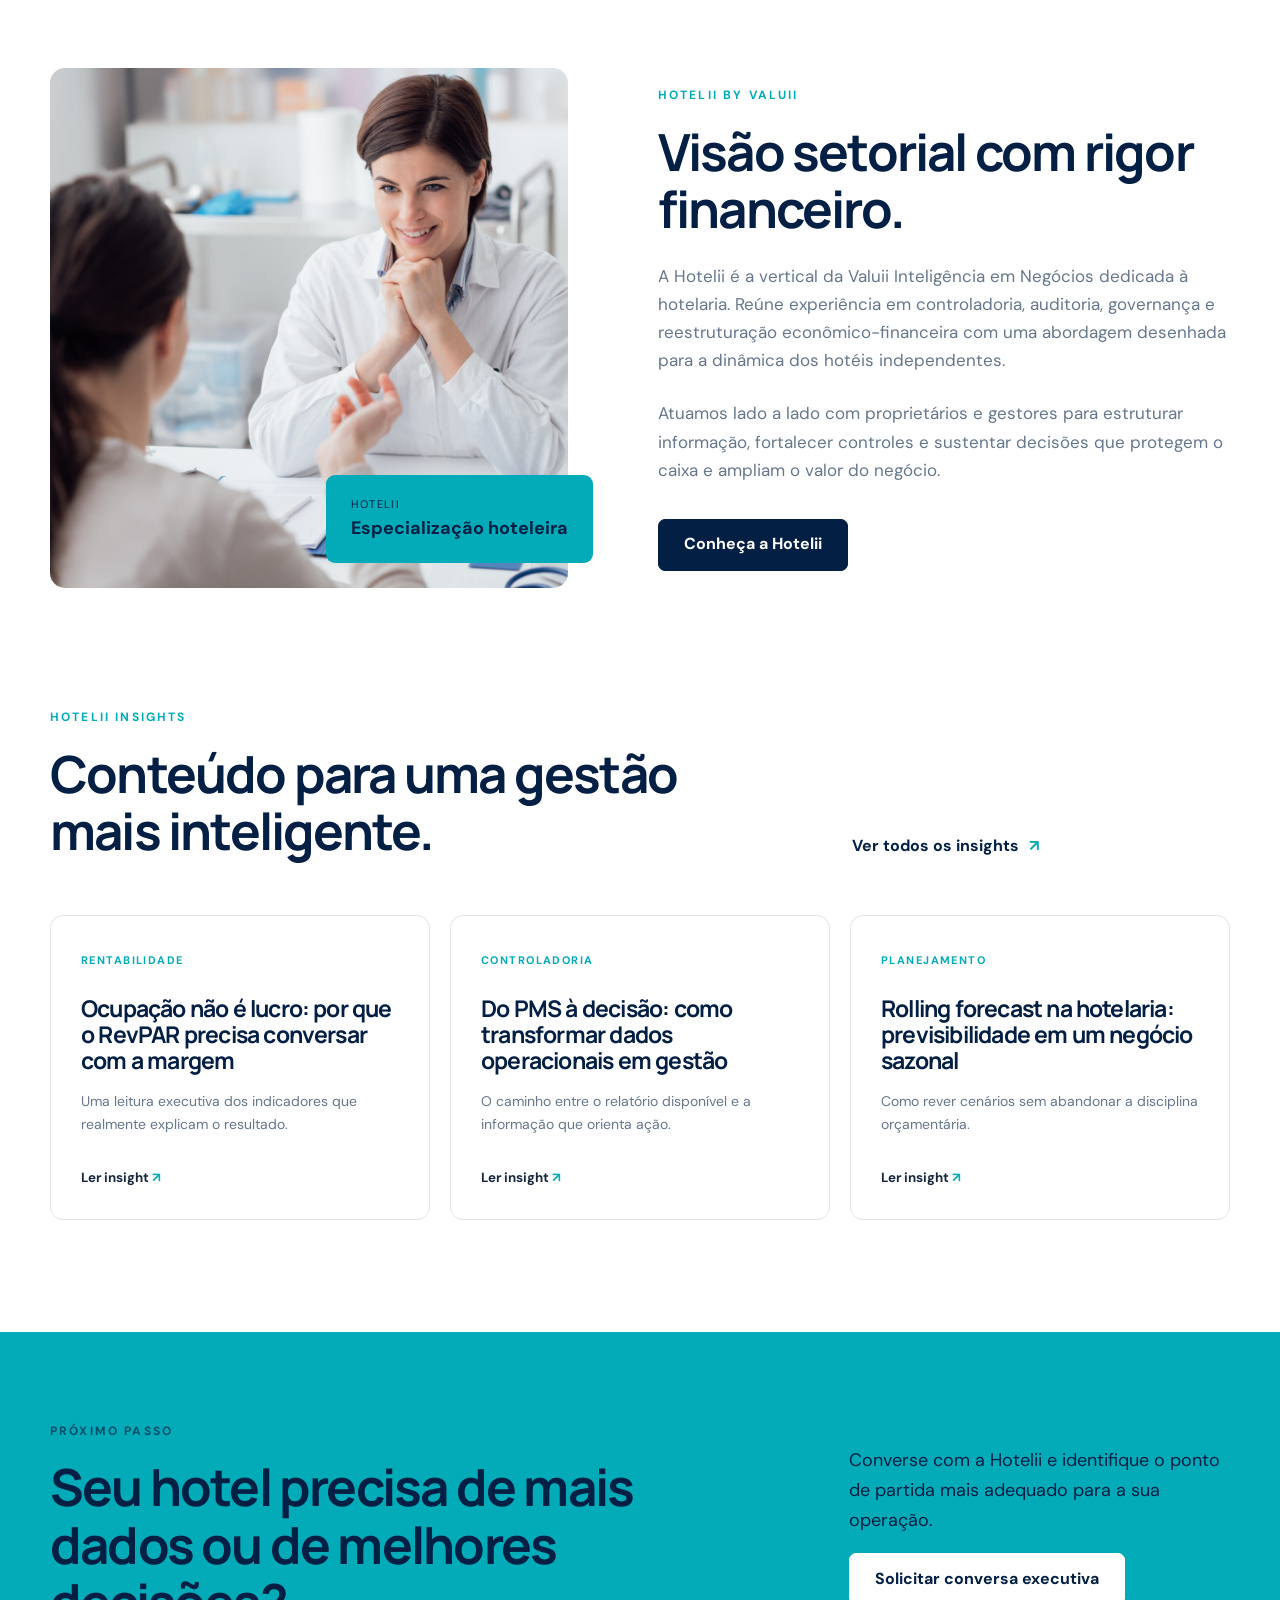
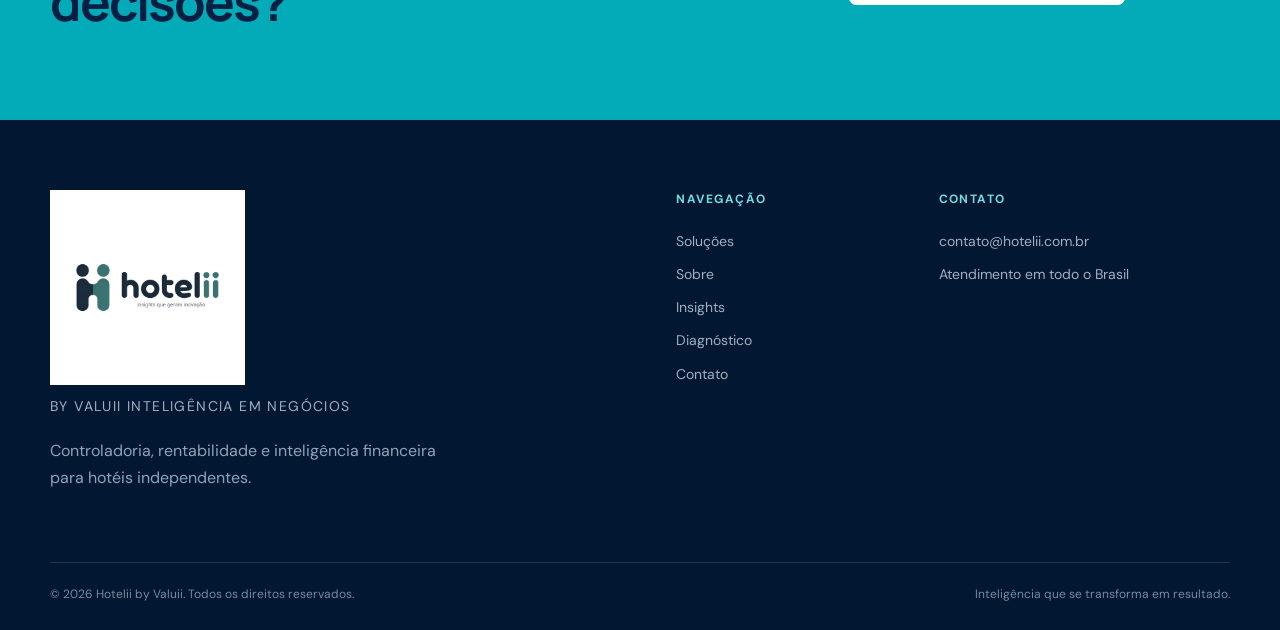
==== commit 58b654e1: "Publica diagnóstico de eficiência hoteleira e e-book" ====
--- a/index.html
+++ b/index.html
@@ -28,7 +28,7 @@
         <a class="active" href="index.html">Início</a>
         <a href="solucoes.html">Soluções</a>
         <a href="sobre.html">Sobre</a>
-        <a href="insights.html">Insights</a>
+        <a href="insights.html">Insights</a><a href="diagnostico/">Diagnóstico</a>
         <a class="button button-small" href="contato.html">Solicitar diagnóstico</a>
       </nav>
     </div>
@@ -44,7 +44,7 @@
           <h1>Mais clareza para decidir.<br><span>Mais controle para rentabilizar.</span></h1>
           <p class="hero-lead">Controladoria, inteligência financeira e performance para hotéis independentes que querem transformar dados operacionais em margem, caixa e crescimento sustentável.</p>
           <div class="hero-actions">
-            <a class="button" href="contato.html">Conversar com um especialista</a>
+            <a class="button" href="diagnostico/">Fazer diagnóstico gratuito</a>
             <a class="text-link light-link" href="solucoes.html">Conhecer as soluções <span>↗</span></a>
           </div>
         </div>
@@ -181,7 +181,7 @@
   <footer class="site-footer">
     <div class="container footer-grid">
       <div class="footer-brand"><img src="assets/images/hotelii-logo-light.png" alt="Hotelii"><span>by Valuii Inteligência em Negócios</span><p>Controladoria, rentabilidade e inteligência financeira para hotéis independentes.</p></div>
-      <div><b>Navegação</b><a href="solucoes.html">Soluções</a><a href="sobre.html">Sobre</a><a href="insights.html">Insights</a><a href="contato.html">Contato</a></div>
+      <div><b>Navegação</b><a href="solucoes.html">Soluções</a><a href="sobre.html">Sobre</a><a href="insights.html">Insights</a><a href="diagnostico/">Diagnóstico</a><a href="contato.html">Contato</a></div>
       <div><b>Contato</b><a href="mailto:contato@hotelii.com.br">contato@hotelii.com.br</a><span>Atendimento em todo o Brasil</span></div>
     </div>
     <div class="container footer-bottom"><span>© <span data-year></span> Hotelii by Valuii. Todos os direitos reservados.</span><span>Inteligência que se transforma em resultado.</span></div>
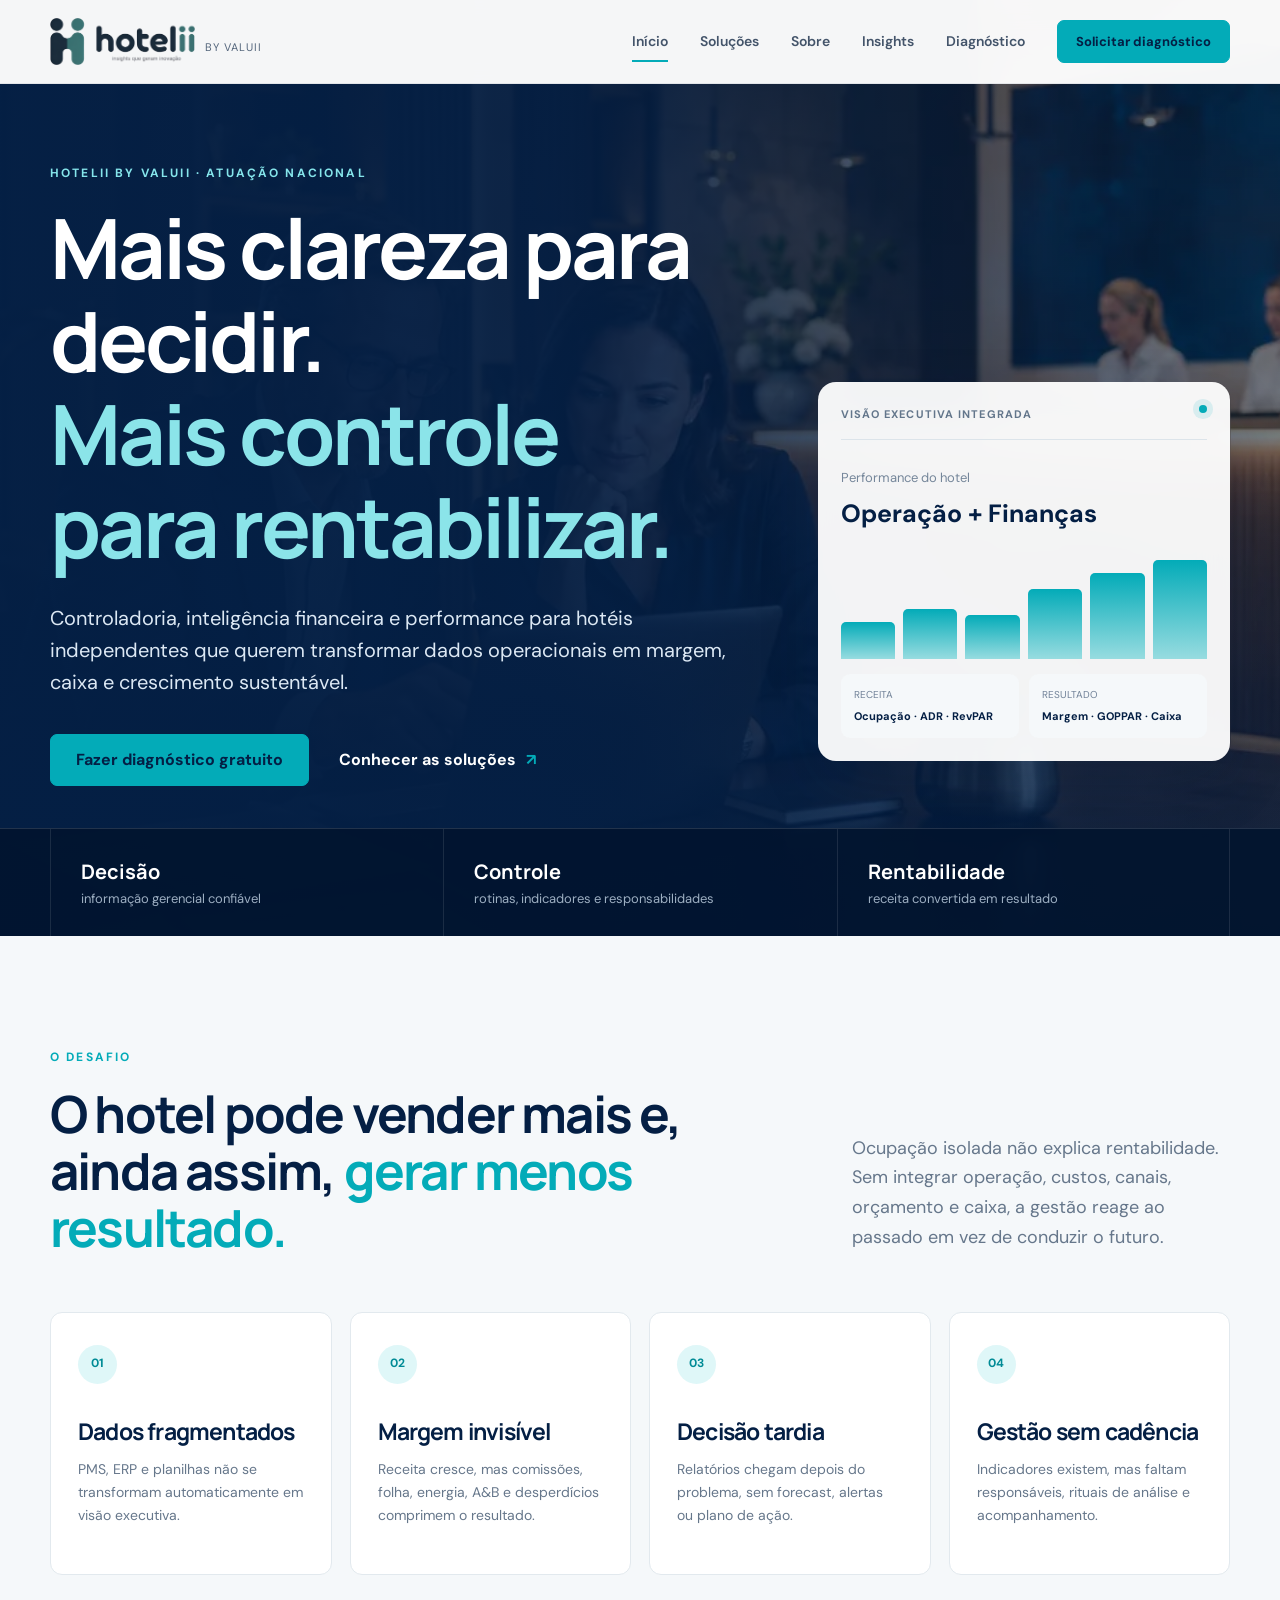
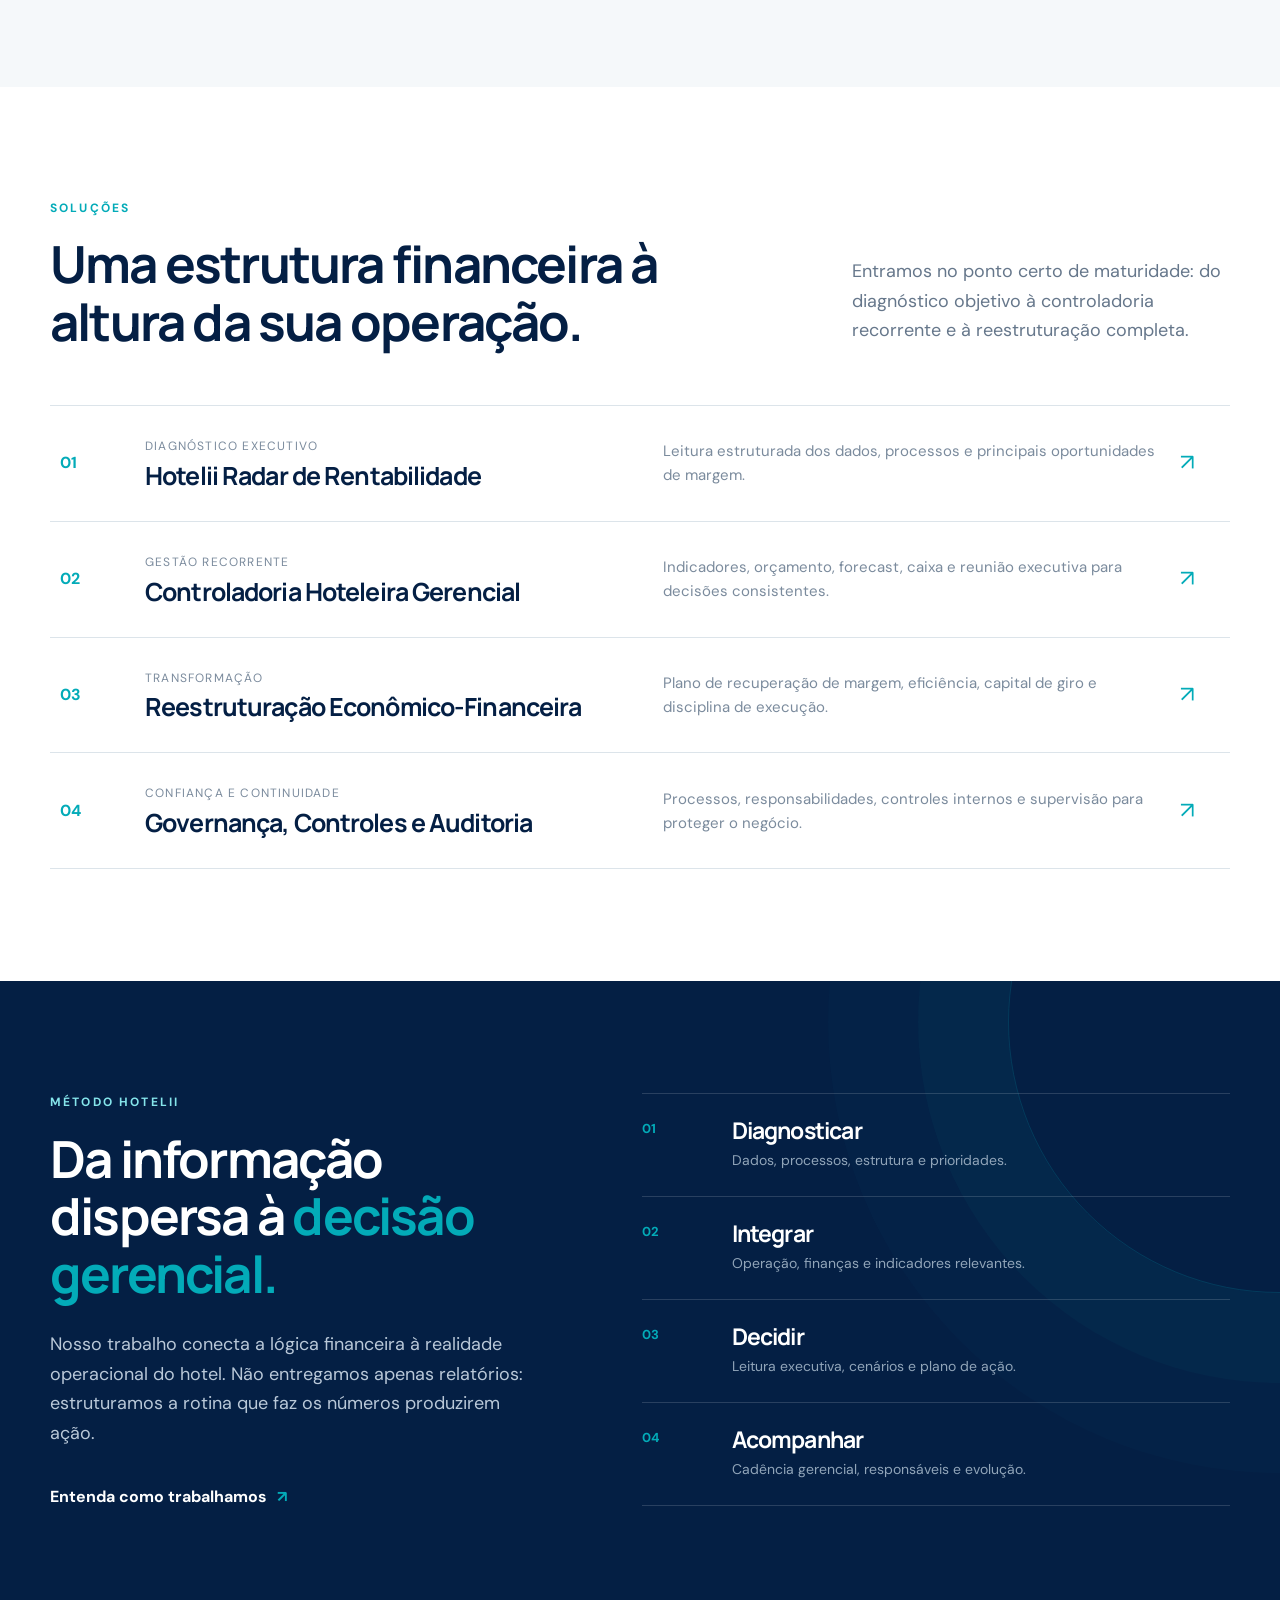
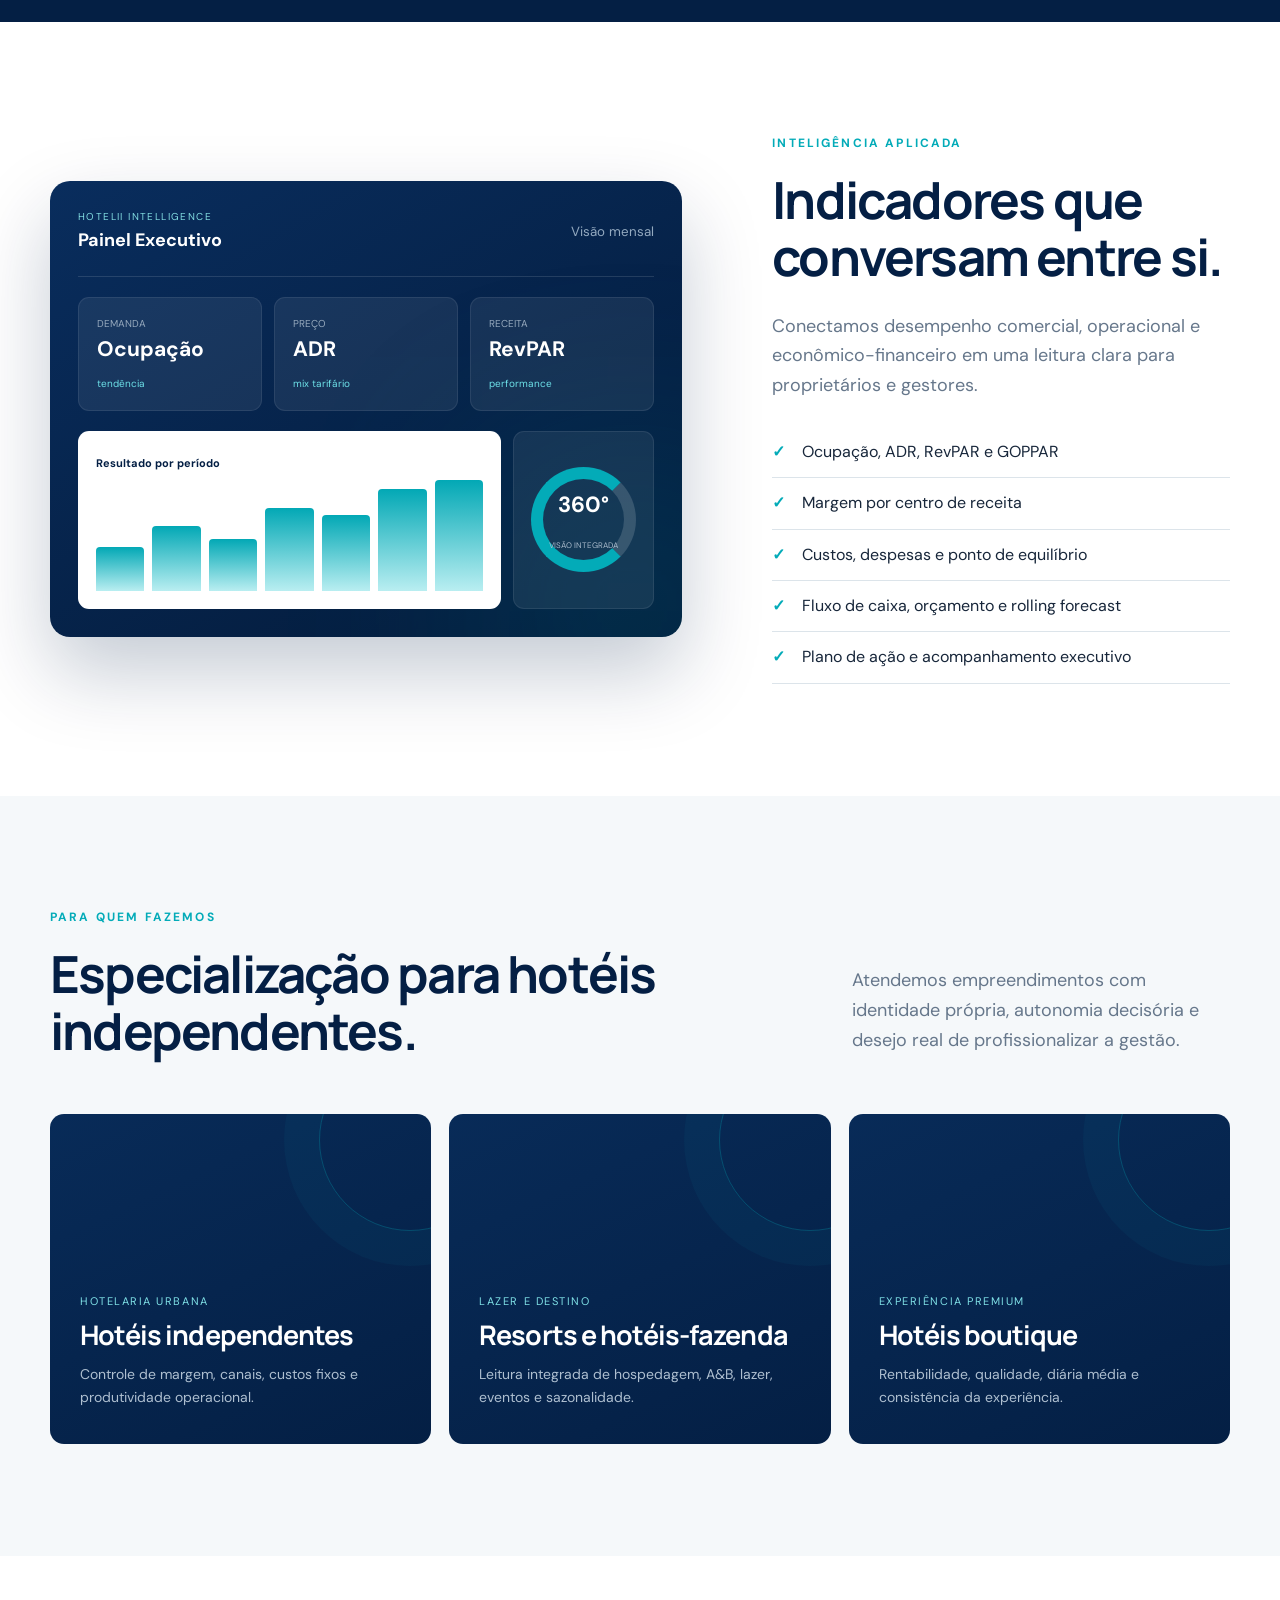
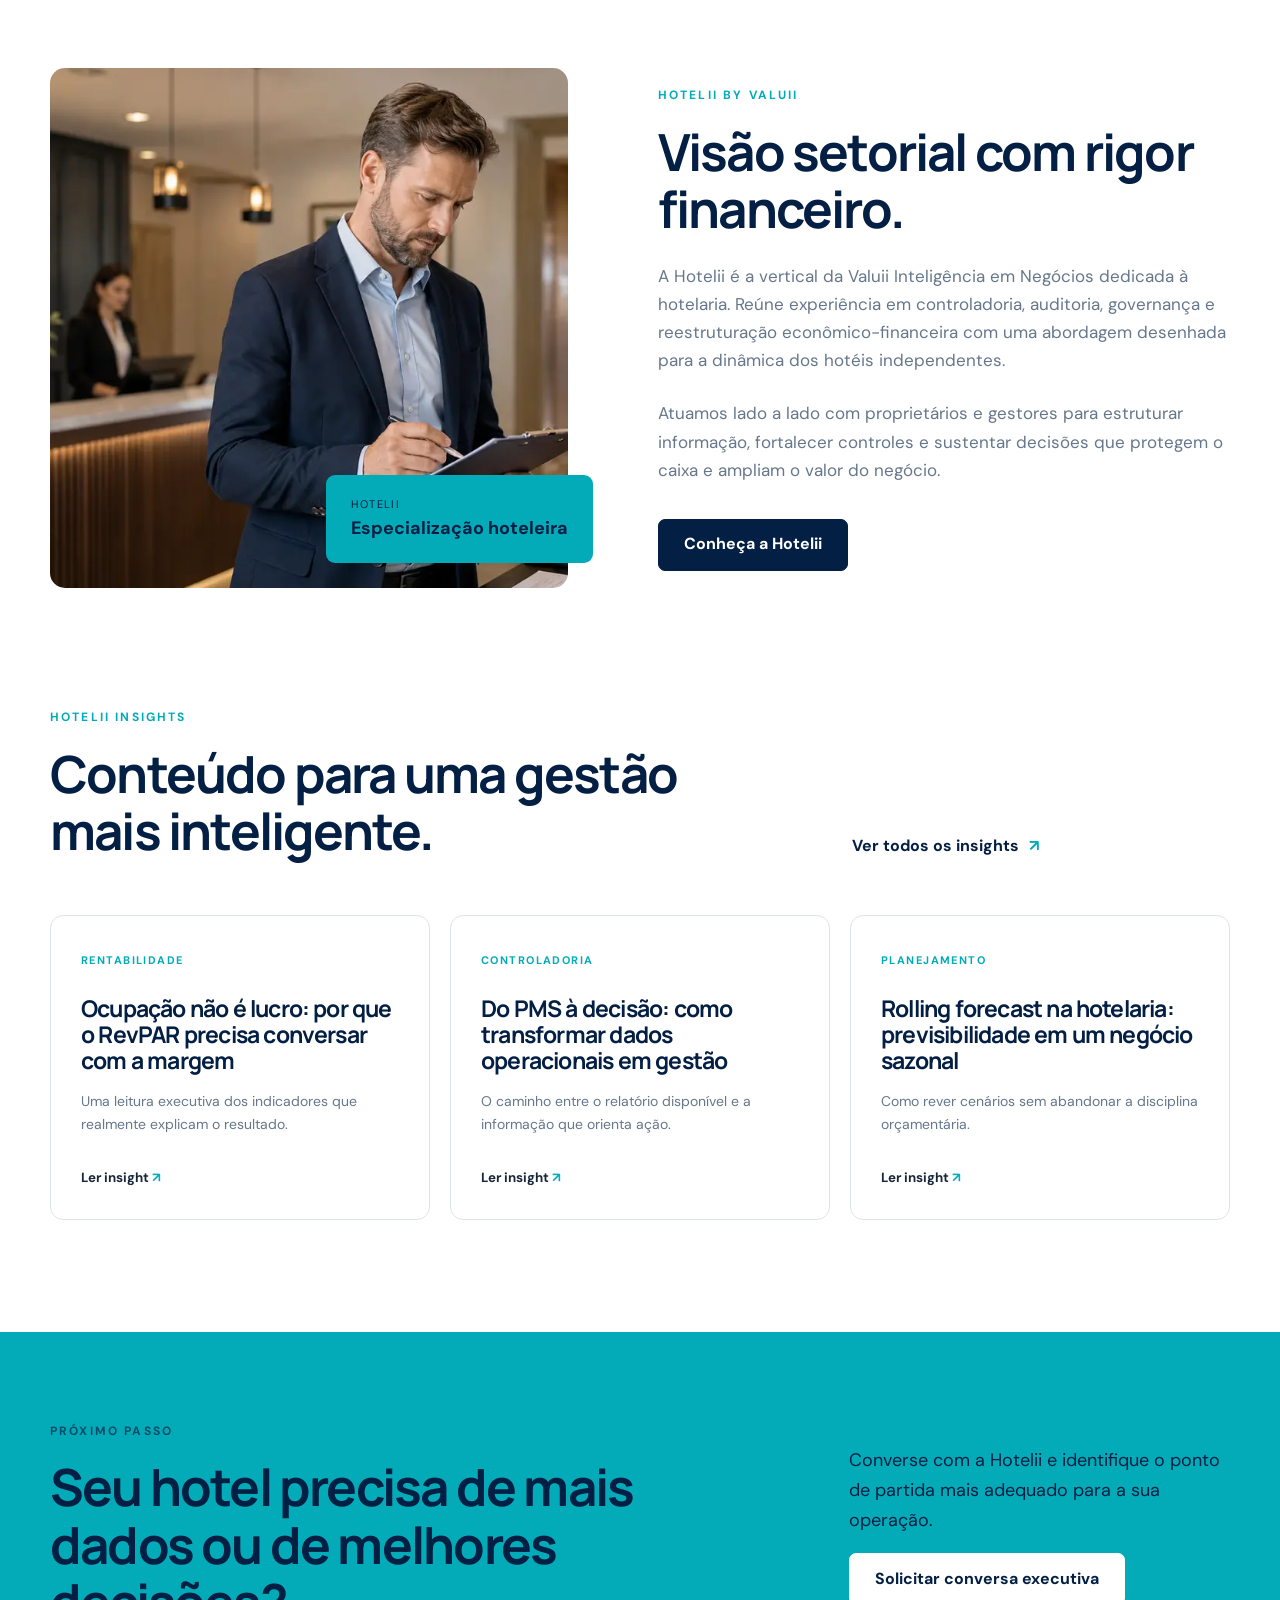
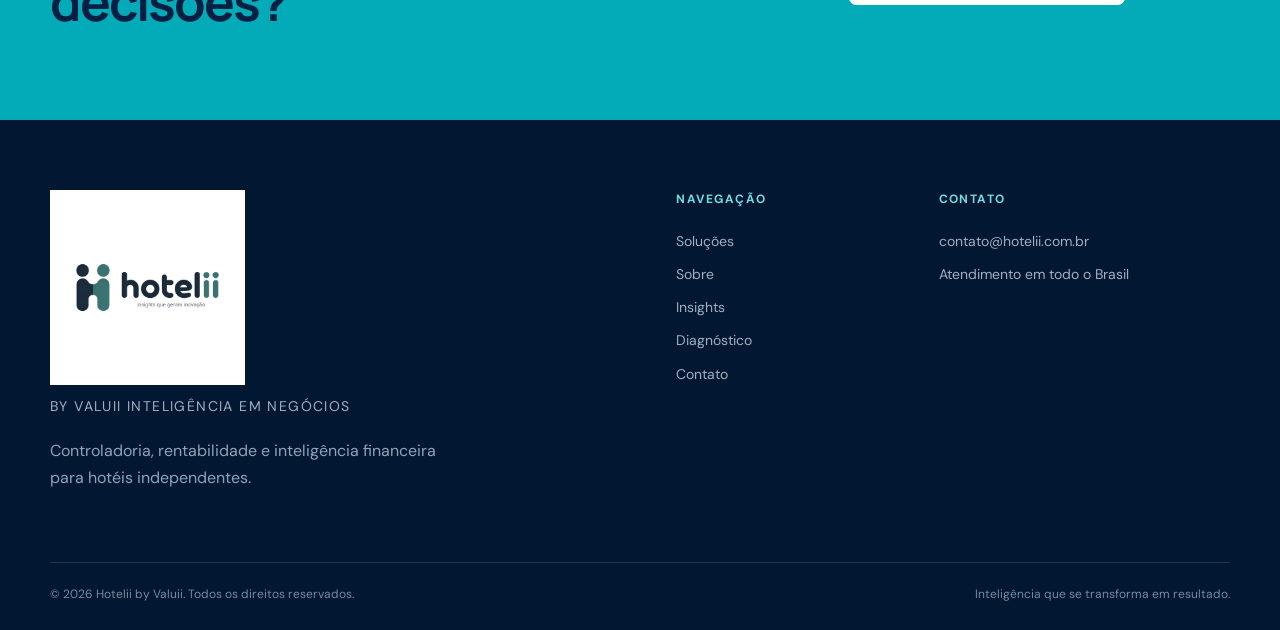
==== commit d0a132fd: "Alinha domínio HTTPS e atualiza imagens hoteleiras" ====
--- a/index.html
+++ b/index.html
@@ -9,10 +9,10 @@
   <meta property="og:title" content="Hotelii by Valuii | Inteligência e Rentabilidade Hoteleira">
   <meta property="og:description" content="Estratégia, controle e inteligência para elevar a performance de hotéis independentes.">
   <meta property="og:type" content="website">
-  <meta property="og:url" content="https://hotelii.com.br/">
-  <link rel="canonical" href="https://hotelii.com.br/">
+  <meta property="og:url" content="https://www.hotelii.com.br/">
+  <link rel="canonical" href="https://www.hotelii.com.br/">
   <link rel="icon" href="assets/images/mark.svg" type="image/svg+xml">
-  <link rel="preload" href="assets/images/photo-2.jpg" as="image">
+  <link rel="preload" href="assets/images/insights/pms-decisao-executiva.webp" as="image" type="image/webp">
   <link rel="stylesheet" href="assets/css/style.css">
 </head>
 <body>
@@ -156,7 +156,7 @@
 
     <section class="section about-band">
       <div class="container about-grid">
-        <div class="about-image" data-reveal><img src="assets/images/photo-1.jpg" alt="Reunião de consultoria e análise gerencial" loading="lazy"><div><span>Hotelii</span><b>Especialização hoteleira</b></div></div>
+        <div class="about-image" data-reveal><img src="assets/images/insights/controles-internos-hotel.webp" alt="Gestor hoteleiro revisando controles e processos na recepção" loading="lazy"><div><span>Hotelii</span><b>Especialização hoteleira</b></div></div>
         <div class="about-copy" data-reveal><p class="eyebrow">Hotelii by Valuii</p><h2>Visão setorial com rigor financeiro.</h2><p>A Hotelii é a vertical da Valuii Inteligência em Negócios dedicada à hotelaria. Reúne experiência em controladoria, auditoria, governança e reestruturação econômico-financeira com uma abordagem desenhada para a dinâmica dos hotéis independentes.</p><p>Atuamos lado a lado com proprietários e gestores para estruturar informação, fortalecer controles e sustentar decisões que protegem o caixa e ampliam o valor do negócio.</p><a class="button button-dark" href="sobre.html">Conheça a Hotelii</a></div>
       </div>
     </section>
--- a/assets/css/style.css
+++ b/assets/css/style.css
@@ -1,9 +1,16 @@
 @import url('https://fonts.googleapis.com/css2?family=DM+Sans:wght@400;500;600;700&family=Manrope:wght@500;600;700&display=swap');
 :root{--navy:#041f44;--navy-2:#082b58;--navy-3:#102f50;--teal:#03abb8;--teal-soft:#dff7f8;--ink:#17263a;--muted:#66778b;--line:#dce4ea;--paper:#f5f8fa;--white:#fff;--radius:18px;--shadow:0 24px 65px rgba(4,31,68,.12)}
-*{box-sizing:border-box}html{scroll-behavior:smooth}body{margin:0;color:var(--ink);font-family:'DM Sans',Arial,sans-serif;background:var(--white);font-size:16px;line-height:1.65;-webkit-font-smoothing:antialiased}img{max-width:100%;display:block}a{color:inherit;text-decoration:none}button{font:inherit}.container{width:min(1180px,calc(100% - 48px));margin-inline:auto}.skip-link{position:fixed;z-index:999;top:-100px;left:20px;padding:10px 16px;background:white;color:var(--navy)}.skip-link:focus{top:20px}.site-header{position:fixed;z-index:50;top:0;left:0;width:100%;height:84px;display:flex;align-items:center;background:rgba(255,255,255,.96);border-bottom:1px solid rgba(4,31,68,.08);backdrop-filter:blur(16px);transition:.3s}.site-header.scrolled{height:70px;box-shadow:0 8px 30px rgba(4,31,68,.08)}.nav-wrap{display:flex;align-items:center;justify-content:space-between;height:100%}.brand{display:flex;align-items:flex-end;gap:10px}.brand img{width:145px;height:auto}.brand span{font-size:11px;letter-spacing:.09em;text-transform:uppercase;color:#53657b;margin-bottom:9px}.main-nav{display:flex;align-items:center;gap:32px}.main-nav>a:not(.button){font-weight:600;font-size:14px;color:#43546a;position:relative}.main-nav>a:not(.button):after{content:'';position:absolute;left:0;bottom:-9px;width:0;height:2px;background:var(--teal);transition:.25s}.main-nav>a:hover:after,.main-nav>a.active:after{width:100%}.nav-toggle{display:none;border:0;background:none;padding:10px}.nav-toggle span{display:block;width:25px;height:2px;background:var(--navy);margin:5px}.button{display:inline-flex;align-items:center;justify-content:center;min-height:52px;padding:0 25px;border-radius:7px;background:var(--teal);color:var(--navy);font-weight:700;transition:transform .2s,box-shadow .2s,background .2s;border:1px solid var(--teal)}.button:hover{transform:translateY(-2px);box-shadow:0 14px 32px rgba(3,171,184,.28);background:#10bdc9}.button-small{min-height:43px;padding:0 18px;font-size:13px}.button-dark{background:var(--navy);border-color:var(--navy);color:white}.button-white{background:white;border-color:white;color:var(--navy)}.text-link{display:inline-flex;gap:10px;align-items:center;font-weight:700;color:var(--navy)}.text-link span{color:var(--teal);transition:.2s}.text-link:hover span{transform:translate(3px,-3px)}.light-link{color:white}.eyebrow{margin:0 0 17px;color:var(--teal);font-size:12px;font-weight:700;letter-spacing:.18em;text-transform:uppercase}.eyebrow.light{color:#85e5eb}h1,h2,h3{font-family:'Manrope','DM Sans',sans-serif;line-height:1.12;letter-spacing:-.035em;margin-top:0}h2{font-size:clamp(34px,4vw,56px);color:var(--navy);margin-bottom:0}h2 span{color:var(--teal)}p{margin-top:0}.section{padding:112px 0}.hero{position:relative;min-height:850px;background:var(--navy);color:white;padding-top:84px;display:flex;align-items:stretch;overflow:hidden}.hero-media{position:absolute;inset:0;background:url('../images/photo-2.jpg') center/cover no-repeat;opacity:.42}.hero-overlay{position:absolute;inset:0;background:linear-gradient(90deg,rgba(4,31,68,.98) 0%,rgba(4,31,68,.9) 43%,rgba(4,31,68,.34) 77%,rgba(4,31,68,.12) 100%),linear-gradient(0deg,rgba(4,31,68,.7),transparent 50%)}.hero-grid{position:relative;z-index:2;display:grid;grid-template-columns:1.25fr .75fr;gap:80px;align-items:center;padding-top:80px;padding-bottom:150px}.hero-copy{max-width:780px}.hero h1{font-size:clamp(48px,6.5vw,84px);margin:0 0 28px;color:white}.hero h1 span{color:#8be4e9}.hero-lead{font-size:20px;line-height:1.62;color:#dce8f4;max-width:730px;margin-bottom:35px}.hero-actions{display:flex;align-items:center;gap:30px}.signal-card{align-self:end;margin-bottom:25px;background:rgba(255,255,255,.95);color:var(--navy);border-radius:18px;padding:23px;box-shadow:var(--shadow);backdrop-filter:blur(18px)}.signal-top{display:flex;justify-content:space-between;font-size:11px;font-weight:700;letter-spacing:.1em;text-transform:uppercase;color:#63768b;padding-bottom:16px;border-bottom:1px solid var(--line)}.signal-top i{width:8px;height:8px;border-radius:50%;background:var(--teal);box-shadow:0 0 0 6px rgba(3,171,184,.12)}.signal-main{padding:24px 0 15px}.signal-main span{font-size:13px;color:#75869a}.signal-main strong{display:block;font-size:25px;margin-top:2px}.mini-chart{height:105px;display:flex;gap:8px;align-items:flex-end;margin-top:20px}.mini-chart i{height:var(--h);flex:1;border-radius:5px 5px 0 0;background:linear-gradient(180deg,var(--teal),#97dce0)}.signal-metrics{display:grid;grid-template-columns:1fr 1fr;gap:10px}.signal-metrics div{padding:13px;background:var(--paper);border-radius:9px}.signal-metrics span,.signal-metrics b{display:block}.signal-metrics span{font-size:10px;text-transform:uppercase;color:#718298}.signal-metrics b{font-size:11px;margin-top:3px}.hero-strip{position:absolute;z-index:3;left:0;bottom:0;width:100%;background:rgba(2,20,46,.88);border-top:1px solid rgba(255,255,255,.13)}.strip-grid{display:grid;grid-template-columns:repeat(3,1fr)}.strip-grid div{display:flex;flex-direction:column;padding:26px 30px;border-left:1px solid rgba(255,255,255,.1)}.strip-grid div:last-child{border-right:1px solid rgba(255,255,255,.1)}.strip-grid b{font-family:'Manrope';font-size:20px}.strip-grid span{color:#9dafc2;font-size:13px}.split-heading,.section-head{display:grid;grid-template-columns:1.3fr .7fr;gap:100px;align-items:end;margin-bottom:55px}.split-heading>p,.section-head>p{font-size:18px;color:var(--muted);margin-bottom:4px}.problem-section{background:var(--paper)}.pain-grid{display:grid;grid-template-columns:repeat(4,1fr);gap:18px}.pain-card{padding:32px 27px;background:white;border:1px solid #e2e9ee;border-radius:12px;min-height:260px;transition:.25s}.pain-card:hover{transform:translateY(-6px);box-shadow:var(--shadow);border-color:transparent}.pain-card>span{display:inline-flex;width:39px;height:39px;align-items:center;justify-content:center;border-radius:50%;background:var(--teal-soft);color:#008b96;font-weight:700;font-size:12px}.pain-card h3{font-size:23px;color:var(--navy);margin:35px 0 14px}.pain-card p{color:var(--muted);font-size:14px}.solution-list{border-top:1px solid var(--line)}.solution-row{display:grid;grid-template-columns:60px 1fr 1fr 40px;gap:25px;align-items:center;padding:31px 10px;border-bottom:1px solid var(--line);transition:.25s}.solution-row:hover{padding-left:22px;background:var(--paper)}.solution-number{color:var(--teal);font-weight:700}.solution-row p{margin:0;font-size:12px;text-transform:uppercase;letter-spacing:.1em;color:#7b8b9d}.solution-row h3{font-size:25px;margin:5px 0 0;color:var(--navy)}.solution-row .solution-desc{font-size:15px;line-height:1.6;text-transform:none;letter-spacing:0}.arrow{font-size:23px;color:var(--teal)}.method-section{background:var(--navy);color:white;position:relative;overflow:hidden}.method-section:after{content:'';position:absolute;width:540px;height:540px;border:1px solid rgba(3,171,184,.2);border-radius:50%;right:-270px;top:-230px;box-shadow:0 0 0 90px rgba(3,171,184,.04),0 0 0 180px rgba(3,171,184,.025)}.method-grid{position:relative;z-index:2;display:grid;grid-template-columns:.9fr 1.1fr;gap:110px}.method-copy h2{color:white}.method-copy>p:not(.eyebrow){font-size:18px;color:#b9c8d8;margin:28px 0 35px}.method-steps{list-style:none;margin:0;padding:0;border-top:1px solid rgba(255,255,255,.15)}.method-steps li{display:grid;grid-template-columns:70px 1fr;gap:20px;padding:24px 0;border-bottom:1px solid rgba(255,255,255,.15)}.method-steps li>span{font-size:13px;color:var(--teal);font-weight:700}.method-steps h3{margin:0 0 5px;font-size:23px;color:white}.method-steps p{margin:0;color:#91a5b9;font-size:14px}.dashboard-grid{display:grid;grid-template-columns:1.16fr .84fr;gap:90px;align-items:center}.dashboard{background:linear-gradient(150deg,#092d5d,#031a39);border-radius:20px;padding:28px;color:white;box-shadow:0 35px 80px rgba(4,31,68,.23);position:relative;overflow:hidden}.dashboard:after{content:'';position:absolute;width:300px;height:300px;background:var(--teal);filter:blur(110px);opacity:.15;right:-100px;bottom:-120px}.dash-head{position:relative;z-index:2;display:flex;justify-content:space-between;align-items:center;padding-bottom:20px;border-bottom:1px solid rgba(255,255,255,.12)}.dash-head span,.dash-head b{display:block}.dash-head span{font-size:10px;text-transform:uppercase;letter-spacing:.14em;color:#82dce1}.dash-head b{font-size:18px}.dash-head small{color:#93a9bf}.dash-kpis{position:relative;z-index:2;display:grid;grid-template-columns:repeat(3,1fr);gap:12px;margin:20px 0}.dash-kpis>div{padding:18px;background:rgba(255,255,255,.07);border:1px solid rgba(255,255,255,.08);border-radius:11px}.dash-kpis span,.dash-kpis b,.dash-kpis i{display:block}.dash-kpis span{font-size:10px;text-transform:uppercase;color:#96a9bd}.dash-kpis b{font-size:21px}.dash-kpis i{font-style:normal;font-size:10px;color:#6de1e8;margin-top:9px}.dash-bottom{position:relative;z-index:2;display:grid;grid-template-columns:1.5fr .5fr;gap:12px}.dash-bars{padding:18px;background:white;color:var(--navy);border-radius:11px}.dash-bars>span{font-size:11px;font-weight:700}.dash-bars>div{height:115px;display:flex;align-items:flex-end;gap:8px}.dash-bars i{flex:1;height:var(--h);background:linear-gradient(180deg,#02a8b5,#b9eef1);border-radius:4px 4px 0 0}.dash-ring{display:grid;place-items:center;background:rgba(255,255,255,.07);border:1px solid rgba(255,255,255,.08);border-radius:11px}.dash-ring>div{display:grid;place-items:center;width:105px;height:105px;border:12px solid var(--teal);border-right-color:rgba(255,255,255,.15);border-radius:50%}.dash-ring b{font-size:22px}.dash-ring span{font-size:8px;text-transform:uppercase;color:#a9bacb}.dashboard-copy>p:not(.eyebrow){color:var(--muted);font-size:18px;margin:26px 0}.check-list{padding:0;margin:0;list-style:none}.check-list li{padding:12px 0 12px 30px;border-bottom:1px solid var(--line);position:relative}.check-list li:before{content:'✓';position:absolute;left:0;color:var(--teal);font-weight:700}.segments-section{background:var(--paper)}.segment-grid{display:grid;grid-template-columns:repeat(3,1fr);gap:18px}.segment-grid article{min-height:330px;padding:35px 30px;border-radius:14px;background:linear-gradient(155deg,var(--navy-2),var(--navy));color:white;display:flex;flex-direction:column;justify-content:flex-end;position:relative;overflow:hidden}.segment-grid article:before{content:'';position:absolute;width:180px;height:180px;right:-70px;top:-65px;border:1px solid rgba(3,171,184,.3);border-radius:50%;box-shadow:0 0 0 35px rgba(3,171,184,.05)}.segment-grid article>span{font-size:11px;color:#7fe0e6;text-transform:uppercase;letter-spacing:.14em}.segment-grid h3{font-size:27px;margin:10px 0 13px;color:white}.segment-grid p{color:#aebfd0;font-size:14px;margin:0}.about-band{padding-bottom:120px}.about-grid{display:grid;grid-template-columns:.95fr 1.05fr;gap:90px;align-items:center}.about-image{position:relative}.about-image img{border-radius:15px;min-height:520px;object-fit:cover}.about-image>div{position:absolute;right:-25px;bottom:25px;background:var(--teal);color:var(--navy);padding:20px 25px;border-radius:9px}.about-image span,.about-image b{display:block}.about-image span{font-size:11px;text-transform:uppercase;letter-spacing:.12em}.about-image b{font-size:18px}.about-copy>p:not(.eyebrow){font-size:17px;color:var(--muted);margin:25px 0}.about-copy .button{margin-top:10px}.insight-preview{padding-top:0}.insight-grid{display:grid;grid-template-columns:repeat(3,1fr);gap:20px}.insight-grid article{border:1px solid var(--line);border-radius:13px;transition:.25s}.insight-grid article:hover{transform:translateY(-5px);box-shadow:var(--shadow)}.insight-grid a{display:block;padding:30px;height:100%}.insight-grid span{font-size:11px;text-transform:uppercase;letter-spacing:.13em;color:var(--teal);font-weight:700}.insight-grid h3{font-size:23px;color:var(--navy);margin:24px 0 17px}.insight-grid p{color:var(--muted);font-size:14px}.insight-grid small{display:block;margin-top:30px;font-weight:700}.insight-grid small b{color:var(--teal)}.cta-section{padding:90px 0;background:var(--teal);color:var(--navy)}.cta-section .eyebrow{color:#064d68}.cta-grid{display:grid;grid-template-columns:1.3fr .7fr;gap:90px;align-items:center}.cta-grid h2{color:var(--navy)}.cta-grid>div:last-child p{font-size:18px}.site-footer{background:#021731;color:white;padding:70px 0 25px}.footer-grid{display:grid;grid-template-columns:1.5fr .5fr .8fr;gap:80px;padding-bottom:55px}.footer-brand img{width:195px}.footer-brand>span{display:block;color:#7ddce3;font-size:11px;text-transform:uppercase;letter-spacing:.1em;margin:10px 0 20px}.footer-brand p{max-width:420px;color:#8fa4ba}.footer-grid>div:not(.footer-brand){display:flex;flex-direction:column;gap:10px}.footer-grid b{font-size:12px;text-transform:uppercase;letter-spacing:.12em;color:#74dce3;margin-bottom:10px}.footer-grid a,.footer-grid span{color:#9fb0c1;font-size:14px}.footer-grid a:hover{color:white}.footer-bottom{border-top:1px solid rgba(255,255,255,.12);padding-top:22px;display:flex;justify-content:space-between;color:#758ba0;font-size:12px}
+*{box-sizing:border-box}html{scroll-behavior:smooth}body{margin:0;color:var(--ink);font-family:'DM Sans',Arial,sans-serif;background:var(--white);font-size:16px;line-height:1.65;-webkit-font-smoothing:antialiased}img{max-width:100%;display:block}a{color:inherit;text-decoration:none}button{font:inherit}.container{width:min(1180px,calc(100% - 48px));margin-inline:auto}.skip-link{position:fixed;z-index:999;top:-100px;left:20px;padding:10px 16px;background:white;color:var(--navy)}.skip-link:focus{top:20px}.site-header{position:fixed;z-index:50;top:0;left:0;width:100%;height:84px;display:flex;align-items:center;background:rgba(255,255,255,.96);border-bottom:1px solid rgba(4,31,68,.08);backdrop-filter:blur(16px);transition:.3s}.site-header.scrolled{height:70px;box-shadow:0 8px 30px rgba(4,31,68,.08)}.nav-wrap{display:flex;align-items:center;justify-content:space-between;height:100%}.brand{display:flex;align-items:flex-end;gap:10px}.brand img{width:145px;height:auto}.brand span{font-size:11px;letter-spacing:.09em;text-transform:uppercase;color:#53657b;margin-bottom:9px}.main-nav{display:flex;align-items:center;gap:32px}.main-nav>a:not(.button){font-weight:600;font-size:14px;color:#43546a;position:relative}.main-nav>a:not(.button):after{content:'';position:absolute;left:0;bottom:-9px;width:0;height:2px;background:var(--teal);transition:.25s}.main-nav>a:hover:after,.main-nav>a.active:after{width:100%}.nav-toggle{display:none;border:0;background:none;padding:10px}.nav-toggle span{display:block;width:25px;height:2px;background:var(--navy);margin:5px}.button{display:inline-flex;align-items:center;justify-content:center;min-height:52px;padding:0 25px;border-radius:7px;background:var(--teal);color:var(--navy);font-weight:700;transition:transform .2s,box-shadow .2s,background .2s;border:1px solid var(--teal)}.button:hover{transform:translateY(-2px);box-shadow:0 14px 32px rgba(3,171,184,.28);background:#10bdc9}.button-small{min-height:43px;padding:0 18px;font-size:13px}.button-dark{background:var(--navy);border-color:var(--navy);color:white}.button-white{background:white;border-color:white;color:var(--navy)}.text-link{display:inline-flex;gap:10px;align-items:center;font-weight:700;color:var(--navy)}.text-link span{color:var(--teal);transition:.2s}.text-link:hover span{transform:translate(3px,-3px)}.light-link{color:white}.eyebrow{margin:0 0 17px;color:var(--teal);font-size:12px;font-weight:700;letter-spacing:.18em;text-transform:uppercase}.eyebrow.light{color:#85e5eb}h1,h2,h3{font-family:'Manrope','DM Sans',sans-serif;line-height:1.12;letter-spacing:-.035em;margin-top:0}h2{font-size:clamp(34px,4vw,56px);color:var(--navy);margin-bottom:0}h2 span{color:var(--teal)}p{margin-top:0}.section{padding:112px 0}.hero{position:relative;min-height:850px;background:var(--navy);color:white;padding-top:84px;display:flex;align-items:stretch;overflow:hidden}.hero-media{position:absolute;inset:0;background:url('../images/insights/pms-decisao-executiva.webp') 58% center/cover no-repeat;opacity:.52}.hero-overlay{position:absolute;inset:0;background:linear-gradient(90deg,rgba(4,31,68,.98) 0%,rgba(4,31,68,.9) 43%,rgba(4,31,68,.34) 77%,rgba(4,31,68,.12) 100%),linear-gradient(0deg,rgba(4,31,68,.7),transparent 50%)}.hero-grid{position:relative;z-index:2;display:grid;grid-template-columns:1.25fr .75fr;gap:80px;align-items:center;padding-top:80px;padding-bottom:150px}.hero-copy{max-width:780px}.hero h1{font-size:clamp(48px,6.5vw,84px);margin:0 0 28px;color:white}.hero h1 span{color:#8be4e9}.hero-lead{font-size:20px;line-height:1.62;color:#dce8f4;max-width:730px;margin-bottom:35px}.hero-actions{display:flex;align-items:center;gap:30px}.signal-card{align-self:end;margin-bottom:25px;background:rgba(255,255,255,.95);color:var(--navy);border-radius:18px;padding:23px;box-shadow:var(--shadow);backdrop-filter:blur(18px)}.signal-top{display:flex;justify-content:space-between;font-size:11px;font-weight:700;letter-spacing:.1em;text-transform:uppercase;color:#63768b;padding-bottom:16px;border-bottom:1px solid var(--line)}.signal-top i{width:8px;height:8px;border-radius:50%;background:var(--teal);box-shadow:0 0 0 6px rgba(3,171,184,.12)}.signal-main{padding:24px 0 15px}.signal-main span{font-size:13px;color:#75869a}.signal-main strong{display:block;font-size:25px;margin-top:2px}.mini-chart{height:105px;display:flex;gap:8px;align-items:flex-end;margin-top:20px}.mini-chart i{height:var(--h);flex:1;border-radius:5px 5px 0 0;background:linear-gradient(180deg,var(--teal),#97dce0)}.signal-metrics{display:grid;grid-template-columns:1fr 1fr;gap:10px}.signal-metrics div{padding:13px;background:var(--paper);border-radius:9px}.signal-metrics span,.signal-metrics b{display:block}.signal-metrics span{font-size:10px;text-transform:uppercase;color:#718298}.signal-metrics b{font-size:11px;margin-top:3px}.hero-strip{position:absolute;z-index:3;left:0;bottom:0;width:100%;background:rgba(2,20,46,.88);border-top:1px solid rgba(255,255,255,.13)}.strip-grid{display:grid;grid-template-columns:repeat(3,1fr)}.strip-grid div{display:flex;flex-direction:column;padding:26px 30px;border-left:1px solid rgba(255,255,255,.1)}.strip-grid div:last-child{border-right:1px solid rgba(255,255,255,.1)}.strip-grid b{font-family:'Manrope';font-size:20px}.strip-grid span{color:#9dafc2;font-size:13px}.split-heading,.section-head{display:grid;grid-template-columns:1.3fr .7fr;gap:100px;align-items:end;margin-bottom:55px}.split-heading>p,.section-head>p{font-size:18px;color:var(--muted);margin-bottom:4px}.problem-section{background:var(--paper)}.pain-grid{display:grid;grid-template-columns:repeat(4,1fr);gap:18px}.pain-card{padding:32px 27px;background:white;border:1px solid #e2e9ee;border-radius:12px;min-height:260px;transition:.25s}.pain-card:hover{transform:translateY(-6px);box-shadow:var(--shadow);border-color:transparent}.pain-card>span{display:inline-flex;width:39px;height:39px;align-items:center;justify-content:center;border-radius:50%;background:var(--teal-soft);color:#008b96;font-weight:700;font-size:12px}.pain-card h3{font-size:23px;color:var(--navy);margin:35px 0 14px}.pain-card p{color:var(--muted);font-size:14px}.solution-list{border-top:1px solid var(--line)}.solution-row{display:grid;grid-template-columns:60px 1fr 1fr 40px;gap:25px;align-items:center;padding:31px 10px;border-bottom:1px solid var(--line);transition:.25s}.solution-row:hover{padding-left:22px;background:var(--paper)}.solution-number{color:var(--teal);font-weight:700}.solution-row p{margin:0;font-size:12px;text-transform:uppercase;letter-spacing:.1em;color:#7b8b9d}.solution-row h3{font-size:25px;margin:5px 0 0;color:var(--navy)}.solution-row .solution-desc{font-size:15px;line-height:1.6;text-transform:none;letter-spacing:0}.arrow{font-size:23px;color:var(--teal)}.method-section{background:var(--navy);color:white;position:relative;overflow:hidden}.method-section:after{content:'';position:absolute;width:540px;height:540px;border:1px solid rgba(3,171,184,.2);border-radius:50%;right:-270px;top:-230px;box-shadow:0 0 0 90px rgba(3,171,184,.04),0 0 0 180px rgba(3,171,184,.025)}.method-grid{position:relative;z-index:2;display:grid;grid-template-columns:.9fr 1.1fr;gap:110px}.method-copy h2{color:white}.method-copy>p:not(.eyebrow){font-size:18px;color:#b9c8d8;margin:28px 0 35px}.method-steps{list-style:none;margin:0;padding:0;border-top:1px solid rgba(255,255,255,.15)}.method-steps li{display:grid;grid-template-columns:70px 1fr;gap:20px;padding:24px 0;border-bottom:1px solid rgba(255,255,255,.15)}.method-steps li>span{font-size:13px;color:var(--teal);font-weight:700}.method-steps h3{margin:0 0 5px;font-size:23px;color:white}.method-steps p{margin:0;color:#91a5b9;font-size:14px}.dashboard-grid{display:grid;grid-template-columns:1.16fr .84fr;gap:90px;align-items:center}.dashboard{background:linear-gradient(150deg,#092d5d,#031a39);border-radius:20px;padding:28px;color:white;box-shadow:0 35px 80px rgba(4,31,68,.23);position:relative;overflow:hidden}.dashboard:after{content:'';position:absolute;width:300px;height:300px;background:var(--teal);filter:blur(110px);opacity:.15;right:-100px;bottom:-120px}.dash-head{position:relative;z-index:2;display:flex;justify-content:space-between;align-items:center;padding-bottom:20px;border-bottom:1px solid rgba(255,255,255,.12)}.dash-head span,.dash-head b{display:block}.dash-head span{font-size:10px;text-transform:uppercase;letter-spacing:.14em;color:#82dce1}.dash-head b{font-size:18px}.dash-head small{color:#93a9bf}.dash-kpis{position:relative;z-index:2;display:grid;grid-template-columns:repeat(3,1fr);gap:12px;margin:20px 0}.dash-kpis>div{padding:18px;background:rgba(255,255,255,.07);border:1px solid rgba(255,255,255,.08);border-radius:11px}.dash-kpis span,.dash-kpis b,.dash-kpis i{display:block}.dash-kpis span{font-size:10px;text-transform:uppercase;color:#96a9bd}.dash-kpis b{font-size:21px}.dash-kpis i{font-style:normal;font-size:10px;color:#6de1e8;margin-top:9px}.dash-bottom{position:relative;z-index:2;display:grid;grid-template-columns:1.5fr .5fr;gap:12px}.dash-bars{padding:18px;background:white;color:var(--navy);border-radius:11px}.dash-bars>span{font-size:11px;font-weight:700}.dash-bars>div{height:115px;display:flex;align-items:flex-end;gap:8px}.dash-bars i{flex:1;height:var(--h);background:linear-gradient(180deg,#02a8b5,#b9eef1);border-radius:4px 4px 0 0}.dash-ring{display:grid;place-items:center;background:rgba(255,255,255,.07);border:1px solid rgba(255,255,255,.08);border-radius:11px}.dash-ring>div{display:grid;place-items:center;width:105px;height:105px;border:12px solid var(--teal);border-right-color:rgba(255,255,255,.15);border-radius:50%}.dash-ring b{font-size:22px}.dash-ring span{font-size:8px;text-transform:uppercase;color:#a9bacb}.dashboard-copy>p:not(.eyebrow){color:var(--muted);font-size:18px;margin:26px 0}.check-list{padding:0;margin:0;list-style:none}.check-list li{padding:12px 0 12px 30px;border-bottom:1px solid var(--line);position:relative}.check-list li:before{content:'✓';position:absolute;left:0;color:var(--teal);font-weight:700}.segments-section{background:var(--paper)}.segment-grid{display:grid;grid-template-columns:repeat(3,1fr);gap:18px}.segment-grid article{min-height:330px;padding:35px 30px;border-radius:14px;background:linear-gradient(155deg,var(--navy-2),var(--navy));color:white;display:flex;flex-direction:column;justify-content:flex-end;position:relative;overflow:hidden}.segment-grid article:before{content:'';position:absolute;width:180px;height:180px;right:-70px;top:-65px;border:1px solid rgba(3,171,184,.3);border-radius:50%;box-shadow:0 0 0 35px rgba(3,171,184,.05)}.segment-grid article>span{font-size:11px;color:#7fe0e6;text-transform:uppercase;letter-spacing:.14em}.segment-grid h3{font-size:27px;margin:10px 0 13px;color:white}.segment-grid p{color:#aebfd0;font-size:14px;margin:0}.about-band{padding-bottom:120px}.about-grid{display:grid;grid-template-columns:.95fr 1.05fr;gap:90px;align-items:center}.about-image{position:relative}.about-image img{border-radius:15px;min-height:520px;object-fit:cover}.about-image>div{position:absolute;right:-25px;bottom:25px;background:var(--teal);color:var(--navy);padding:20px 25px;border-radius:9px}.about-image span,.about-image b{display:block}.about-image span{font-size:11px;text-transform:uppercase;letter-spacing:.12em}.about-image b{font-size:18px}.about-copy>p:not(.eyebrow){font-size:17px;color:var(--muted);margin:25px 0}.about-copy .button{margin-top:10px}.insight-preview{padding-top:0}.insight-grid{display:grid;grid-template-columns:repeat(3,1fr);gap:20px}.insight-grid article{border:1px solid var(--line);border-radius:13px;transition:.25s}.insight-grid article:hover{transform:translateY(-5px);box-shadow:var(--shadow)}.insight-grid a{display:block;padding:30px;height:100%}.insight-grid span{font-size:11px;text-transform:uppercase;letter-spacing:.13em;color:var(--teal);font-weight:700}.insight-grid h3{font-size:23px;color:var(--navy);margin:24px 0 17px}.insight-grid p{color:var(--muted);font-size:14px}.insight-grid small{display:block;margin-top:30px;font-weight:700}.insight-grid small b{color:var(--teal)}.cta-section{padding:90px 0;background:var(--teal);color:var(--navy)}.cta-section .eyebrow{color:#064d68}.cta-grid{display:grid;grid-template-columns:1.3fr .7fr;gap:90px;align-items:center}.cta-grid h2{color:var(--navy)}.cta-grid>div:last-child p{font-size:18px}.site-footer{background:#021731;color:white;padding:70px 0 25px}.footer-grid{display:grid;grid-template-columns:1.5fr .5fr .8fr;gap:80px;padding-bottom:55px}.footer-brand img{width:195px}.footer-brand>span{display:block;color:#7ddce3;font-size:11px;text-transform:uppercase;letter-spacing:.1em;margin:10px 0 20px}.footer-brand p{max-width:420px;color:#8fa4ba}.footer-grid>div:not(.footer-brand){display:flex;flex-direction:column;gap:10px}.footer-grid b{font-size:12px;text-transform:uppercase;letter-spacing:.12em;color:#74dce3;margin-bottom:10px}.footer-grid a,.footer-grid span{color:#9fb0c1;font-size:14px}.footer-grid a:hover{color:white}.footer-bottom{border-top:1px solid rgba(255,255,255,.12);padding-top:22px;display:flex;justify-content:space-between;color:#758ba0;font-size:12px}
 /* Inner pages */
-.inner-hero{padding:170px 0 90px;background:var(--navy);color:white;position:relative;overflow:hidden}.inner-hero:after{content:'';position:absolute;width:500px;height:500px;border:1px solid rgba(3,171,184,.24);border-radius:50%;right:-140px;top:-230px;box-shadow:0 0 0 80px rgba(3,171,184,.04)}.inner-hero .container{position:relative;z-index:2}.inner-hero h1{font-size:clamp(46px,6vw,72px);max-width:930px;margin-bottom:24px}.inner-hero p:last-child{max-width:720px;color:#b7c8d9;font-size:19px}.inner-hero h1 span{color:#88e1e7}.service-detail{display:grid;grid-template-columns:.7fr 1.3fr;gap:90px;padding:70px 0;border-bottom:1px solid var(--line)}.service-label span{display:inline-grid;place-items:center;width:46px;height:46px;background:var(--teal-soft);color:#008c97;border-radius:50%;font-weight:700;font-size:12px}.service-content h2{font-size:40px}.service-content .lead{font-size:19px;color:var(--muted);margin:22px 0 30px}.deliverables{display:grid;grid-template-columns:1fr 1fr;gap:12px}.deliverables div{padding:19px;background:var(--paper);border-radius:9px;font-size:14px;font-weight:600}.fit-box{margin-top:30px;padding:23px;border-left:3px solid var(--teal);background:#f3fbfb}.fit-box b{display:block;color:var(--navy);margin-bottom:5px}.process-band{padding:90px 0;background:var(--paper)}.process-grid{display:grid;grid-template-columns:repeat(4,1fr);gap:16px;margin-top:45px}.process-grid article{padding:28px;background:white;border:1px solid var(--line);border-radius:10px}.process-grid span{color:var(--teal);font-weight:700}.process-grid h3{margin:25px 0 10px;color:var(--navy)}.values-grid{display:grid;grid-template-columns:repeat(3,1fr);gap:18px;margin-top:50px}.values-grid article{padding:32px;border:1px solid var(--line);border-radius:12px}.values-grid h3{color:var(--navy)}.profile-band{background:var(--paper)}.profile-grid{display:grid;grid-template-columns:1fr 1fr;gap:80px;align-items:center}.profile-grid img{border-radius:14px}.content-page{padding:100px 0}.article-feature{display:grid;grid-template-columns:1fr 1fr;gap:60px;align-items:center;margin-bottom:60px}.article-feature img{border-radius:14px;height:420px;width:100%;object-fit:cover}.article-feature h2{font-size:43px}.article-feature p{color:var(--muted)}.article-list{display:grid;grid-template-columns:repeat(3,1fr);gap:20px}.article-list article{padding:30px;border:1px solid var(--line);border-radius:12px}.article-list span{color:var(--teal);font-size:11px;text-transform:uppercase;letter-spacing:.12em;font-weight:700}.article-list h3{font-size:23px;color:var(--navy);margin:20px 0}.article-list p{color:var(--muted);font-size:14px}.contact-section{padding:100px 0;background:var(--paper)}.contact-grid{display:grid;grid-template-columns:1fr 1fr;gap:70px}.contact-card{padding:42px;background:white;border-radius:15px;box-shadow:var(--shadow)}.contact-card h2{font-size:39px}.contact-option{display:flex;gap:18px;padding:22px 0;border-bottom:1px solid var(--line)}.contact-option i{display:grid;place-items:center;flex:0 0 45px;height:45px;border-radius:50%;background:var(--teal-soft);color:#008c97;font-style:normal}.contact-option b,.contact-option span{display:block}.contact-option span{color:var(--muted);font-size:14px}.contact-copy>p:not(.eyebrow){color:var(--muted);font-size:18px}.contact-steps{margin:35px 0;padding:0;list-style:none}.contact-steps li{display:flex;gap:15px;margin:18px 0}.contact-steps span{display:grid;place-items:center;flex:0 0 31px;height:31px;border-radius:50%;background:var(--navy);color:white;font-size:11px}.contact-note{font-size:12px!important;color:#8291a2!important}
+.inner-hero{--inner-image:url('../images/insights/controles-internos-hotel.webp');padding:170px 0 90px;background:linear-gradient(90deg,rgba(4,31,68,.98) 0%,rgba(4,31,68,.88) 52%,rgba(4,31,68,.58) 100%),var(--inner-image) center 42%/cover no-repeat;color:white;position:relative;overflow:hidden}.inner-hero-solutions{--inner-image:url('../images/insights/rolling-forecast-hotelaria.webp')}.inner-hero-about{--inner-image:url('../images/insights/lucro-liquidez.webp')}.inner-hero-insights{--inner-image:url('../images/insights/pms-decisao-executiva.webp')}.inner-hero-contact{--inner-image:url('../images/insights/controles-internos-hotel.webp')}.inner-hero:after{content:'';position:absolute;width:500px;height:500px;border:1px solid rgba(3,171,184,.24);border-radius:50%;right:-140px;top:-230px;box-shadow:0 0 0 80px rgba(3,171,184,.04)}.inner-hero .container{position:relative;z-index:2}.inner-hero h1{font-size:clamp(46px,6vw,72px);max-width:930px;margin-bottom:24px}.inner-hero p:last-child{max-width:720px;color:#b7c8d9;font-size:19px}.inner-hero h1 span{color:#88e1e7}.service-detail{display:grid;grid-template-columns:.7fr 1.3fr;gap:90px;padding:70px 0;border-bottom:1px solid var(--line)}.service-label span{display:inline-grid;place-items:center;width:46px;height:46px;background:var(--teal-soft);color:#008c97;border-radius:50%;font-weight:700;font-size:12px}.service-content h2{font-size:40px}.service-content .lead{font-size:19px;color:var(--muted);margin:22px 0 30px}.deliverables{display:grid;grid-template-columns:1fr 1fr;gap:12px}.deliverables div{padding:19px;background:var(--paper);border-radius:9px;font-size:14px;font-weight:600}.fit-box{margin-top:30px;padding:23px;border-left:3px solid var(--teal);background:#f3fbfb}.fit-box b{display:block;color:var(--navy);margin-bottom:5px}.process-band{padding:90px 0;background:var(--paper)}.process-grid{display:grid;grid-template-columns:repeat(4,1fr);gap:16px;margin-top:45px}.process-grid article{padding:28px;background:white;border:1px solid var(--line);border-radius:10px}.process-grid span{color:var(--teal);font-weight:700}.process-grid h3{margin:25px 0 10px;color:var(--navy)}.values-grid{display:grid;grid-template-columns:repeat(3,1fr);gap:18px;margin-top:50px}.values-grid article{padding:32px;border:1px solid var(--line);border-radius:12px}.values-grid h3{color:var(--navy)}.profile-band{background:var(--paper)}.profile-grid{display:grid;grid-template-columns:1fr 1fr;gap:80px;align-items:center}.profile-grid img{border-radius:14px}.content-page{padding:100px 0}.article-feature{display:grid;grid-template-columns:1fr 1fr;gap:60px;align-items:center;margin-bottom:60px}.article-feature img{border-radius:14px;height:420px;width:100%;object-fit:cover}.article-feature h2{font-size:43px}.article-feature p{color:var(--muted)}.article-list{display:grid;grid-template-columns:repeat(3,1fr);gap:20px}.article-list article{padding:30px;border:1px solid var(--line);border-radius:12px}.article-list span{color:var(--teal);font-size:11px;text-transform:uppercase;letter-spacing:.12em;font-weight:700}.article-list h3{font-size:23px;color:var(--navy);margin:20px 0}.article-list p{color:var(--muted);font-size:14px}.contact-section{padding:100px 0;background:var(--paper)}.contact-grid{display:grid;grid-template-columns:1fr 1fr;gap:70px}.contact-card{padding:42px;background:white;border-radius:15px;box-shadow:var(--shadow)}.contact-card h2{font-size:39px}.contact-option{display:flex;gap:18px;padding:22px 0;border-bottom:1px solid var(--line)}.contact-option i{display:grid;place-items:center;flex:0 0 45px;height:45px;border-radius:50%;background:var(--teal-soft);color:#008c97;font-style:normal}.contact-option b,.contact-option span{display:block}.contact-option span{color:var(--muted);font-size:14px}.contact-copy>p:not(.eyebrow){color:var(--muted);font-size:18px}.contact-steps{margin:35px 0;padding:0;list-style:none}.contact-steps li{display:flex;gap:15px;margin:18px 0}.contact-steps span{display:grid;place-items:center;flex:0 0 31px;height:31px;border-radius:50%;background:var(--navy);color:white;font-size:11px}.contact-note{font-size:12px!important;color:#8291a2!important}
 [data-reveal]{opacity:0;transform:translateY(20px);transition:opacity .65s ease,transform .65s ease}[data-reveal].visible{opacity:1;transform:none}
 @media(max-width:980px){.main-nav{position:fixed;inset:70px 0 auto;background:white;padding:25px 30px;display:none;flex-direction:column;align-items:flex-start;box-shadow:0 20px 40px rgba(4,31,68,.12)}.main-nav.open{display:flex}.nav-toggle{display:block}.hero{min-height:auto}.hero-grid{grid-template-columns:1fr;padding:95px 0 170px}.signal-card{display:none}.split-heading,.section-head,.method-grid,.dashboard-grid,.about-grid,.cta-grid,.profile-grid,.contact-grid{grid-template-columns:1fr;gap:45px}.pain-grid{grid-template-columns:1fr 1fr}.solution-row{grid-template-columns:45px 1fr 30px}.solution-desc{display:none}.segment-grid,.insight-grid,.values-grid,.article-list{grid-template-columns:1fr 1fr}.about-image>div{right:15px}.footer-grid{grid-template-columns:1fr 1fr}.footer-brand{grid-column:1/-1}.service-detail{grid-template-columns:1fr;gap:25px}.article-feature{grid-template-columns:1fr}.process-grid{grid-template-columns:1fr 1fr}}
 @media(max-width:650px){.container{width:min(100% - 30px,1180px)}.site-header{height:70px}.brand img{width:122px}.brand span{display:none}.section{padding:78px 0}.hero{padding-top:70px}.hero-grid{padding-top:70px;padding-bottom:235px}.hero h1{font-size:45px}.hero-lead{font-size:17px}.hero-actions{align-items:flex-start;flex-direction:column}.hero-strip{background:rgba(2,20,46,.96)}.strip-grid{grid-template-columns:1fr}.strip-grid div{padding:12px 20px}.strip-grid div:nth-child(n+3){display:none}.pain-grid,.segment-grid,.insight-grid,.values-grid,.article-list,.deliverables,.process-grid{grid-template-columns:1fr}.solution-row h3{font-size:20px}.method-grid{gap:55px}.dash-kpis{grid-template-columns:1fr}.dash-kpis>div{padding:13px}.dash-bottom{grid-template-columns:1fr}.dash-ring{display:none}.about-image img{min-height:390px}.footer-grid{grid-template-columns:1fr;gap:35px}.footer-brand{grid-column:auto}.footer-bottom{flex-direction:column;gap:8px}.inner-hero{padding:140px 0 70px}.inner-hero h1{font-size:44px}.service-detail{padding:50px 0}.service-content h2,.article-feature h2,.contact-card h2{font-size:34px}.contact-card{padding:28px}.article-feature img{height:280px}}
 @media(prefers-reduced-motion:reduce){*{scroll-behavior:auto!important;transition:none!important}[data-reveal]{opacity:1;transform:none}}
+
+/* Padrão editorial: todo insight possui fotografia de destaque. */
+.article-list article{padding:0;overflow:hidden;background:#fff;transition:transform .25s ease,box-shadow .25s ease}
+.article-list article:hover{transform:translateY(-5px);box-shadow:var(--shadow)}
+.article-list article>img{display:block;width:100%;aspect-ratio:16/9;object-fit:cover}
+.article-list article>div{padding:25px 28px 28px}
+.article-list article h3{margin:16px 0 12px}
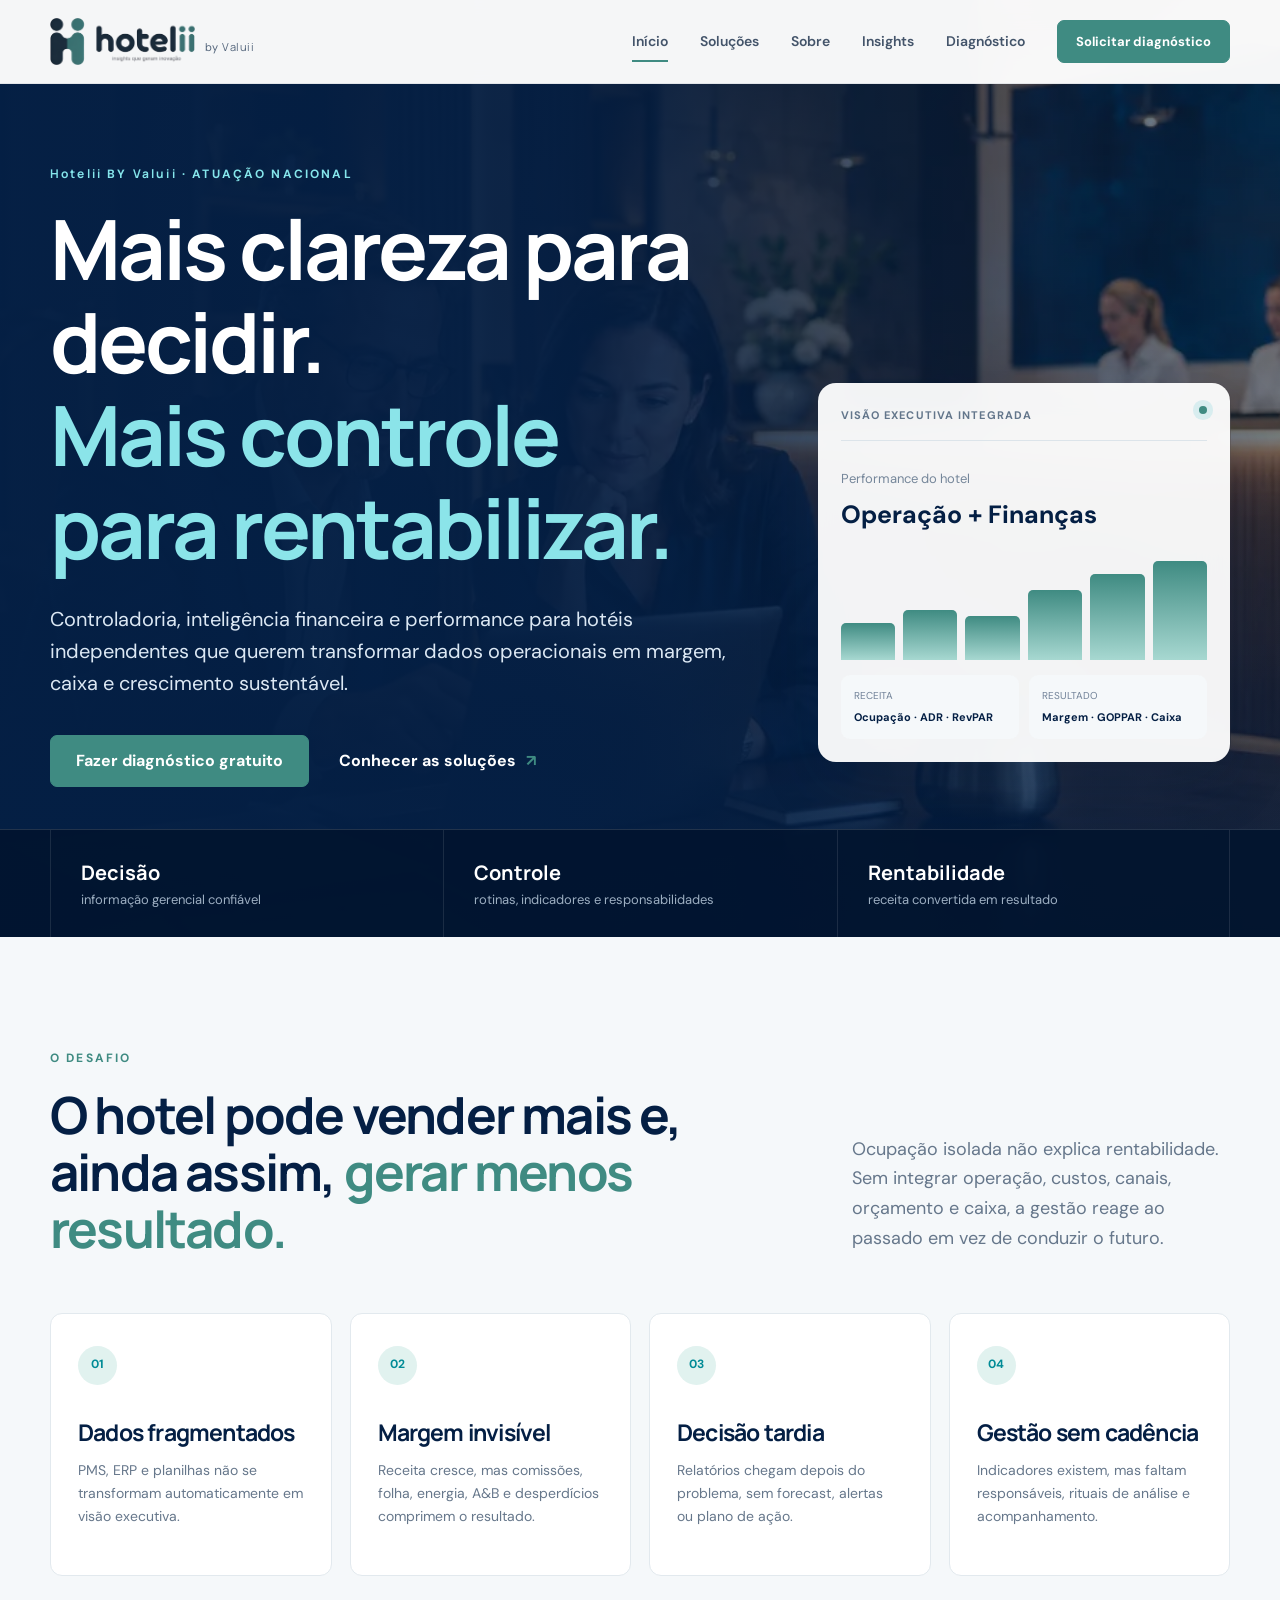
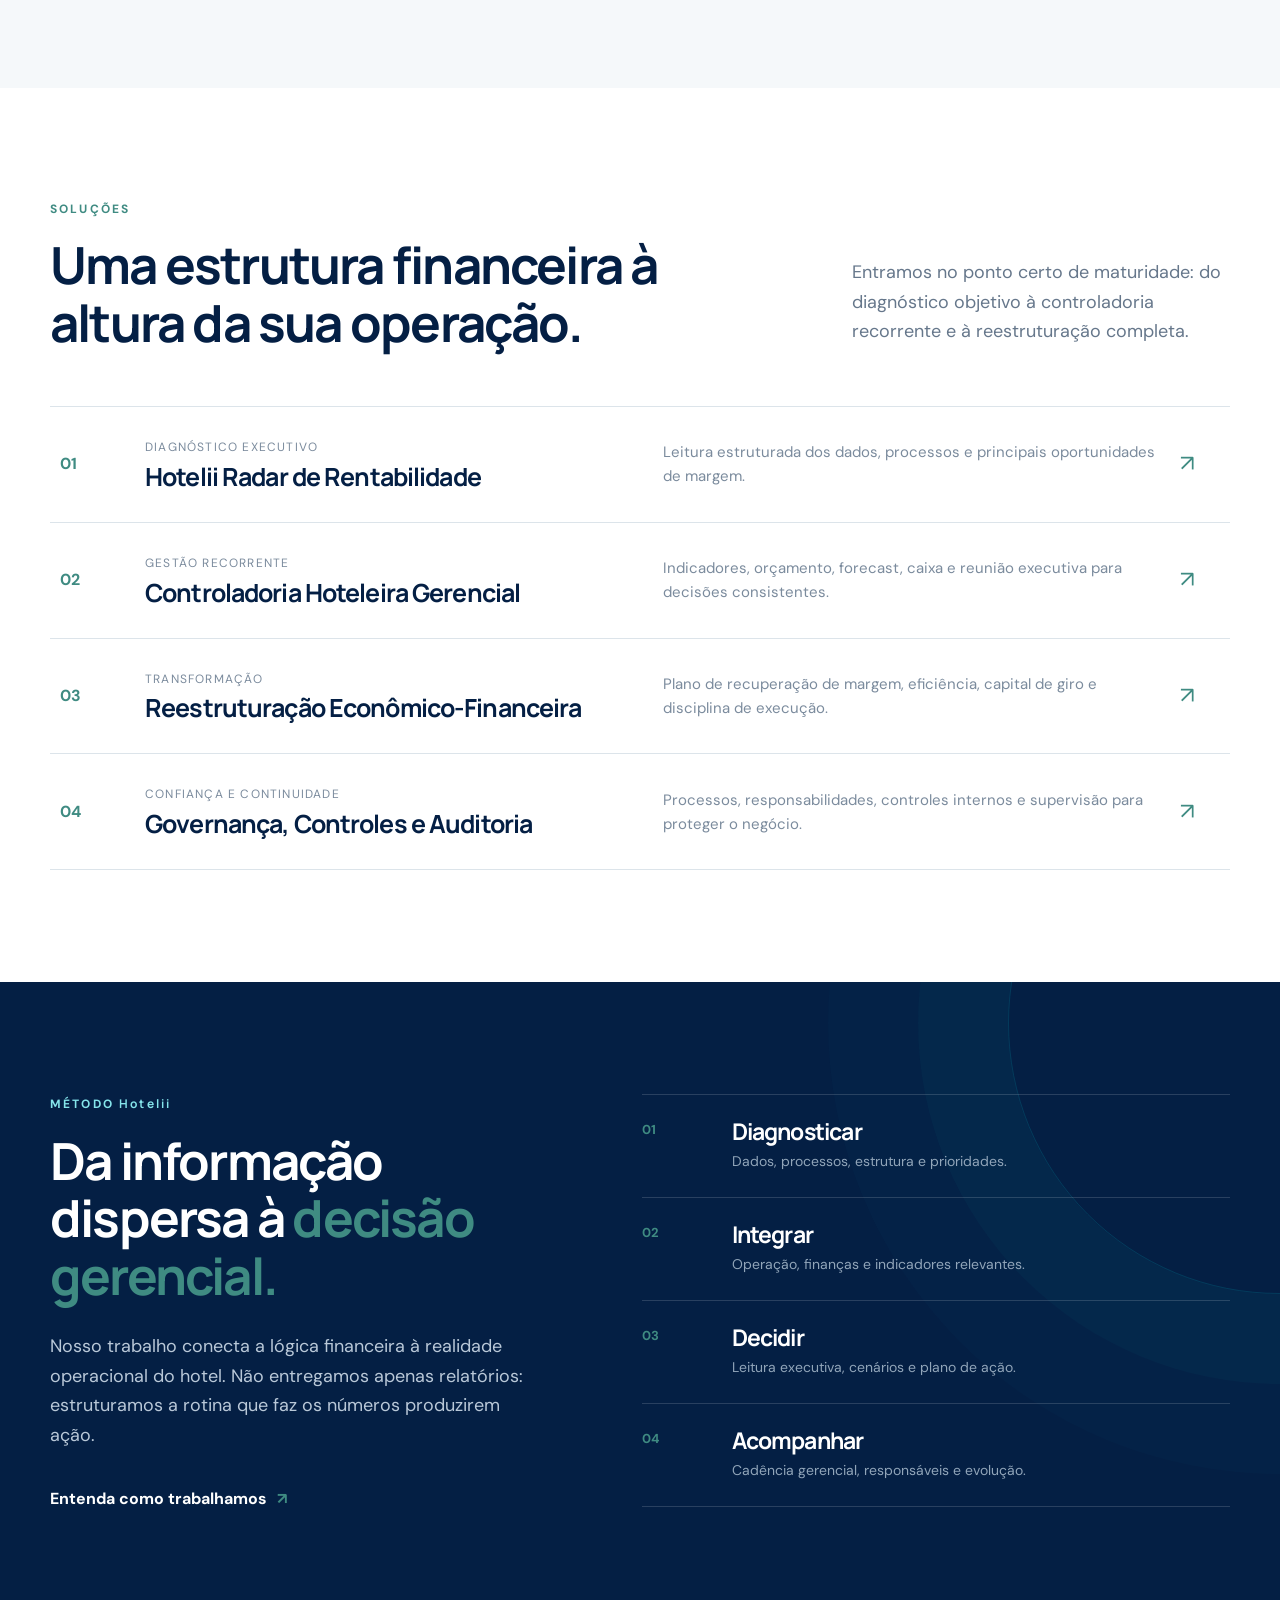
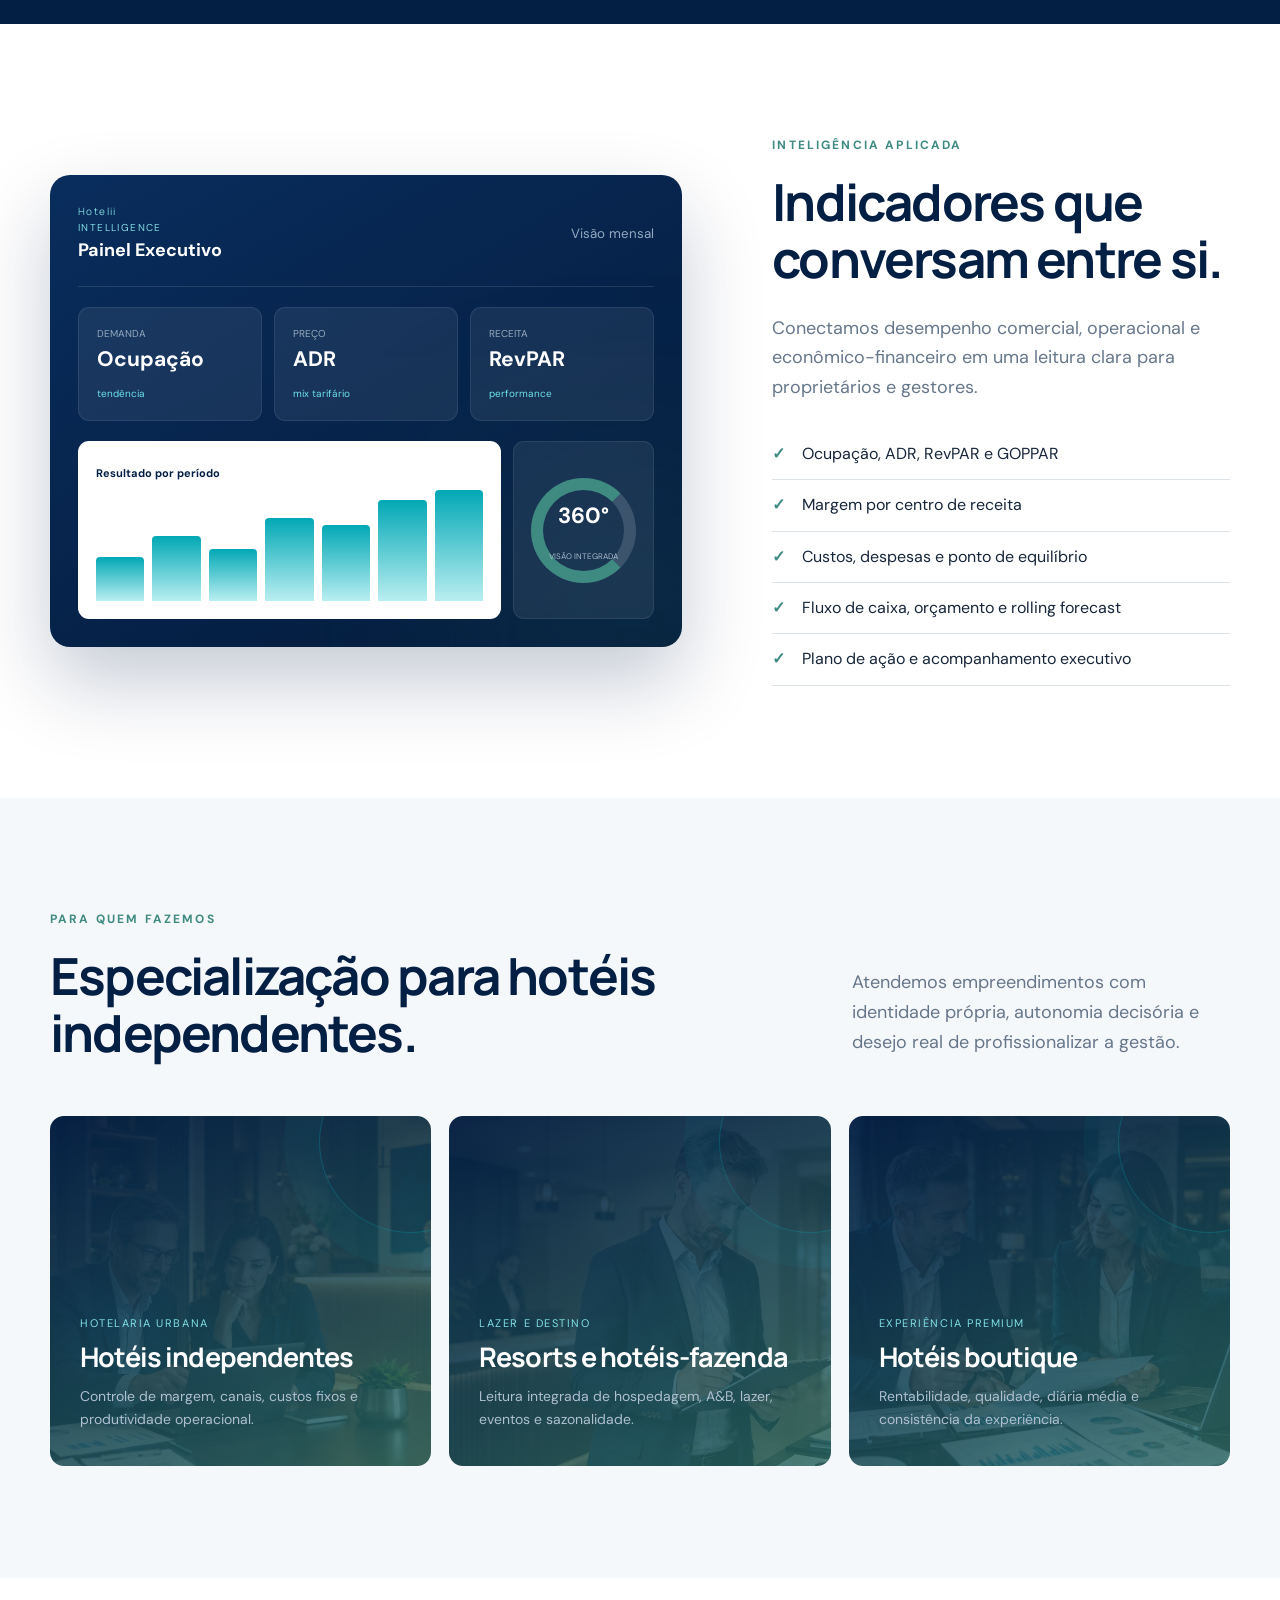
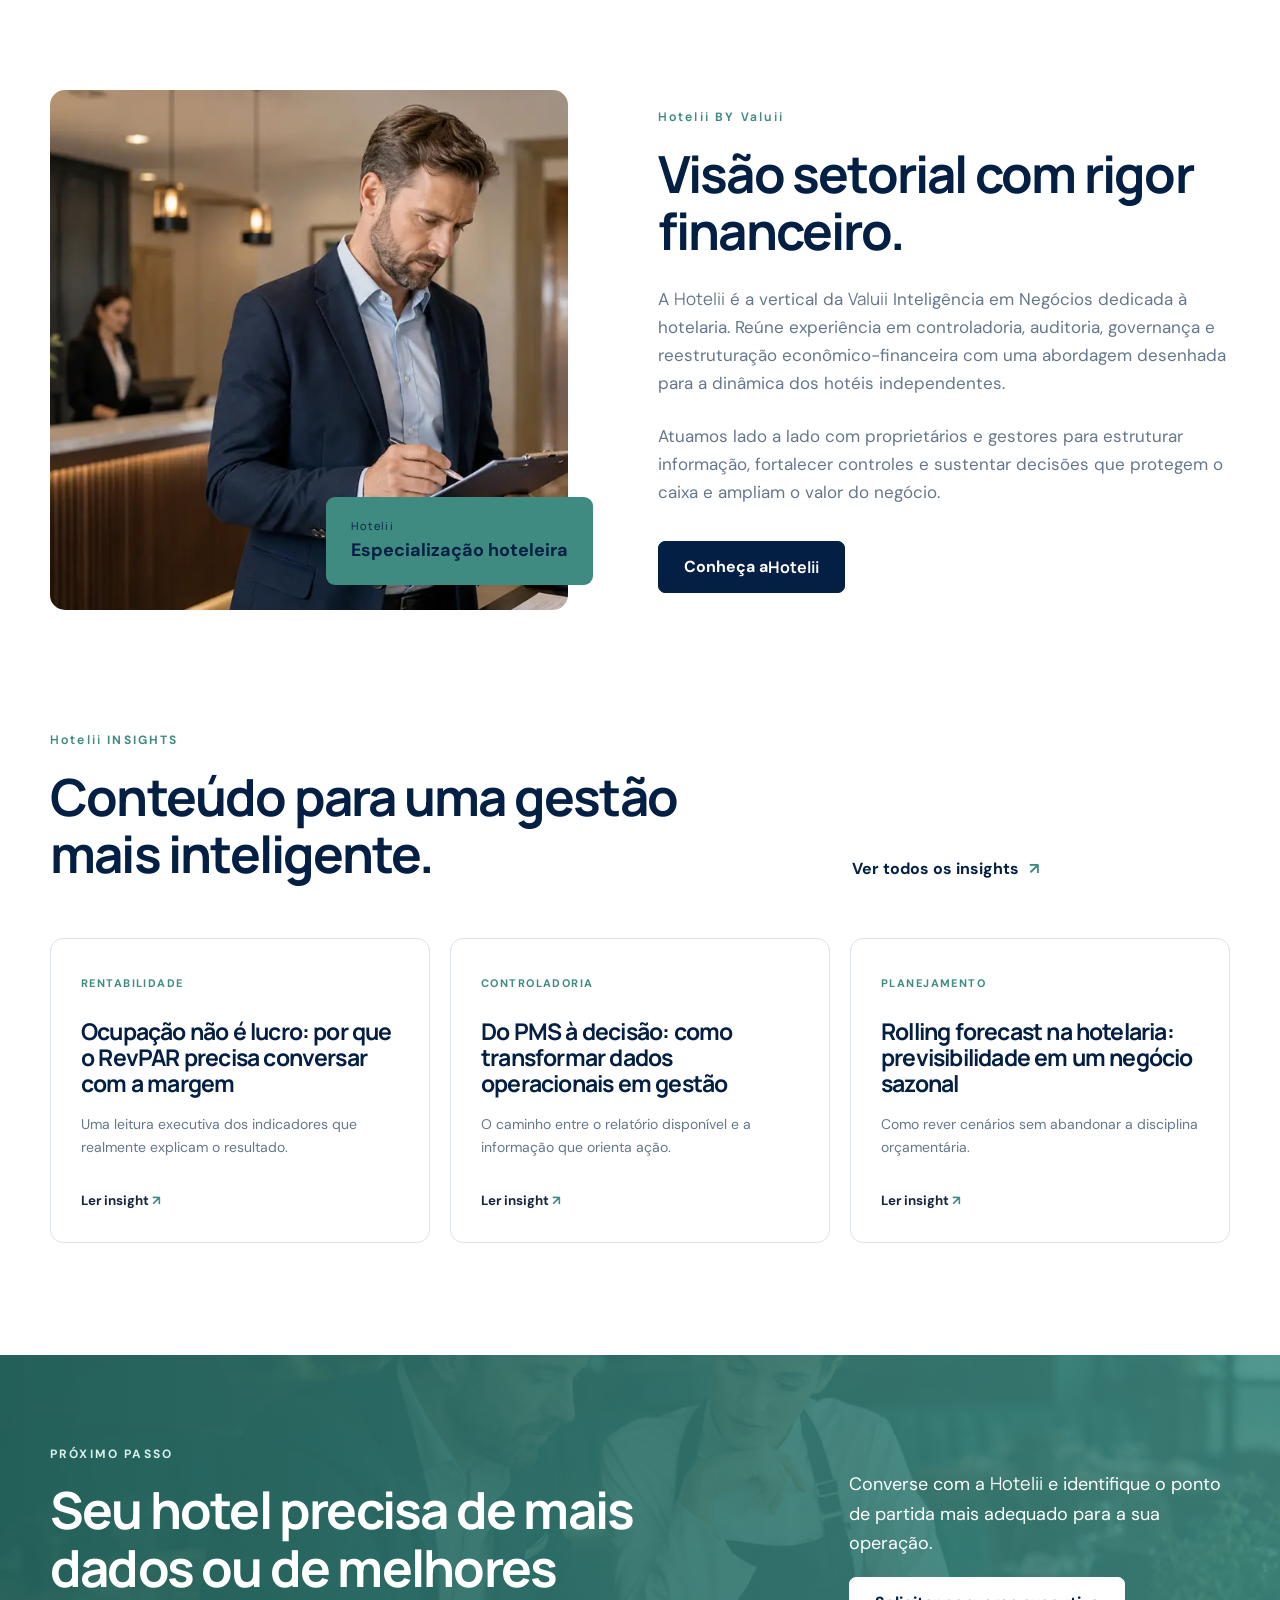
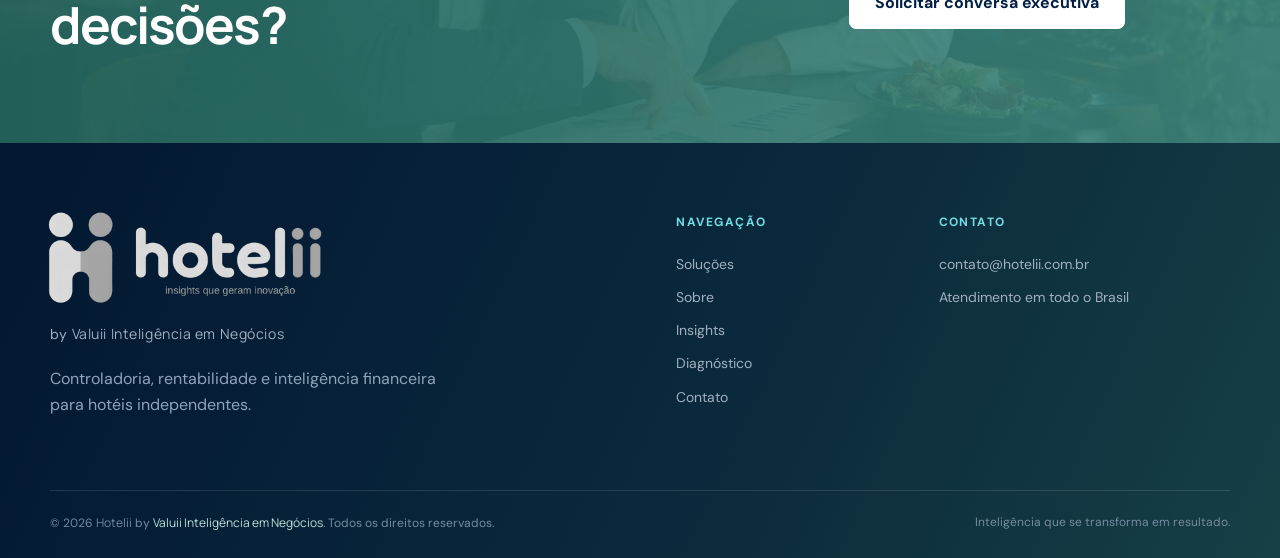
==== commit f5be3126: "Padroniza marca, favicon e identidade visual da Hotelii" ====
--- a/index.html
+++ b/index.html
@@ -11,7 +11,7 @@
   <meta property="og:type" content="website">
   <meta property="og:url" content="https://www.hotelii.com.br/">
   <link rel="canonical" href="https://www.hotelii.com.br/">
-  <link rel="icon" href="assets/images/mark.svg" type="image/svg+xml">
+  <link rel="icon" href="assets/images/hotelii-favicon.png" type="image/png">
   <link rel="preload" href="assets/images/insights/pms-decisao-executiva.webp" as="image" type="image/webp">
   <link rel="stylesheet" href="assets/css/style.css">
 </head>
@@ -180,11 +180,11 @@
 
   <footer class="site-footer">
     <div class="container footer-grid">
-      <div class="footer-brand"><img src="assets/images/hotelii-logo-light.png" alt="Hotelii"><span>by Valuii Inteligência em Negócios</span><p>Controladoria, rentabilidade e inteligência financeira para hotéis independentes.</p></div>
+      <div class="footer-brand"><img src="assets/images/hotelii-logo-footer.png" alt="Hotelii"><span>by <a class="valuii-brand" href="https://www.valuii.com.br/" target="_blank" rel="noopener">Valuii Inteligência em Negócios</a></span><p>Controladoria, rentabilidade e inteligência financeira para hotéis independentes.</p></div>
       <div><b>Navegação</b><a href="solucoes.html">Soluções</a><a href="sobre.html">Sobre</a><a href="insights.html">Insights</a><a href="diagnostico/">Diagnóstico</a><a href="contato.html">Contato</a></div>
       <div><b>Contato</b><a href="mailto:contato@hotelii.com.br">contato@hotelii.com.br</a><span>Atendimento em todo o Brasil</span></div>
     </div>
-    <div class="container footer-bottom"><span>© <span data-year></span> Hotelii by Valuii. Todos os direitos reservados.</span><span>Inteligência que se transforma em resultado.</span></div>
+    <div class="container footer-bottom"><span>© 2026 Hotelii by <a class="valuii-brand" href="https://www.valuii.com.br/" target="_blank" rel="noopener">Valuii Inteligência em Negócios</a>. Todos os direitos reservados.</span><span>Inteligência que se transforma em resultado.</span></div>
   </footer>
   <script src="assets/js/main.js" defer></script>
 </body>
--- a/assets/css/style.css
+++ b/assets/css/style.css
@@ -1,6 +1,6 @@
 @import url('https://fonts.googleapis.com/css2?family=DM+Sans:wght@400;500;600;700&family=Manrope:wght@500;600;700&display=swap');
-:root{--navy:#041f44;--navy-2:#082b58;--navy-3:#102f50;--teal:#03abb8;--teal-soft:#dff7f8;--ink:#17263a;--muted:#66778b;--line:#dce4ea;--paper:#f5f8fa;--white:#fff;--radius:18px;--shadow:0 24px 65px rgba(4,31,68,.12)}
-*{box-sizing:border-box}html{scroll-behavior:smooth}body{margin:0;color:var(--ink);font-family:'DM Sans',Arial,sans-serif;background:var(--white);font-size:16px;line-height:1.65;-webkit-font-smoothing:antialiased}img{max-width:100%;display:block}a{color:inherit;text-decoration:none}button{font:inherit}.container{width:min(1180px,calc(100% - 48px));margin-inline:auto}.skip-link{position:fixed;z-index:999;top:-100px;left:20px;padding:10px 16px;background:white;color:var(--navy)}.skip-link:focus{top:20px}.site-header{position:fixed;z-index:50;top:0;left:0;width:100%;height:84px;display:flex;align-items:center;background:rgba(255,255,255,.96);border-bottom:1px solid rgba(4,31,68,.08);backdrop-filter:blur(16px);transition:.3s}.site-header.scrolled{height:70px;box-shadow:0 8px 30px rgba(4,31,68,.08)}.nav-wrap{display:flex;align-items:center;justify-content:space-between;height:100%}.brand{display:flex;align-items:flex-end;gap:10px}.brand img{width:145px;height:auto}.brand span{font-size:11px;letter-spacing:.09em;text-transform:uppercase;color:#53657b;margin-bottom:9px}.main-nav{display:flex;align-items:center;gap:32px}.main-nav>a:not(.button){font-weight:600;font-size:14px;color:#43546a;position:relative}.main-nav>a:not(.button):after{content:'';position:absolute;left:0;bottom:-9px;width:0;height:2px;background:var(--teal);transition:.25s}.main-nav>a:hover:after,.main-nav>a.active:after{width:100%}.nav-toggle{display:none;border:0;background:none;padding:10px}.nav-toggle span{display:block;width:25px;height:2px;background:var(--navy);margin:5px}.button{display:inline-flex;align-items:center;justify-content:center;min-height:52px;padding:0 25px;border-radius:7px;background:var(--teal);color:var(--navy);font-weight:700;transition:transform .2s,box-shadow .2s,background .2s;border:1px solid var(--teal)}.button:hover{transform:translateY(-2px);box-shadow:0 14px 32px rgba(3,171,184,.28);background:#10bdc9}.button-small{min-height:43px;padding:0 18px;font-size:13px}.button-dark{background:var(--navy);border-color:var(--navy);color:white}.button-white{background:white;border-color:white;color:var(--navy)}.text-link{display:inline-flex;gap:10px;align-items:center;font-weight:700;color:var(--navy)}.text-link span{color:var(--teal);transition:.2s}.text-link:hover span{transform:translate(3px,-3px)}.light-link{color:white}.eyebrow{margin:0 0 17px;color:var(--teal);font-size:12px;font-weight:700;letter-spacing:.18em;text-transform:uppercase}.eyebrow.light{color:#85e5eb}h1,h2,h3{font-family:'Manrope','DM Sans',sans-serif;line-height:1.12;letter-spacing:-.035em;margin-top:0}h2{font-size:clamp(34px,4vw,56px);color:var(--navy);margin-bottom:0}h2 span{color:var(--teal)}p{margin-top:0}.section{padding:112px 0}.hero{position:relative;min-height:850px;background:var(--navy);color:white;padding-top:84px;display:flex;align-items:stretch;overflow:hidden}.hero-media{position:absolute;inset:0;background:url('../images/insights/pms-decisao-executiva.webp') 58% center/cover no-repeat;opacity:.52}.hero-overlay{position:absolute;inset:0;background:linear-gradient(90deg,rgba(4,31,68,.98) 0%,rgba(4,31,68,.9) 43%,rgba(4,31,68,.34) 77%,rgba(4,31,68,.12) 100%),linear-gradient(0deg,rgba(4,31,68,.7),transparent 50%)}.hero-grid{position:relative;z-index:2;display:grid;grid-template-columns:1.25fr .75fr;gap:80px;align-items:center;padding-top:80px;padding-bottom:150px}.hero-copy{max-width:780px}.hero h1{font-size:clamp(48px,6.5vw,84px);margin:0 0 28px;color:white}.hero h1 span{color:#8be4e9}.hero-lead{font-size:20px;line-height:1.62;color:#dce8f4;max-width:730px;margin-bottom:35px}.hero-actions{display:flex;align-items:center;gap:30px}.signal-card{align-self:end;margin-bottom:25px;background:rgba(255,255,255,.95);color:var(--navy);border-radius:18px;padding:23px;box-shadow:var(--shadow);backdrop-filter:blur(18px)}.signal-top{display:flex;justify-content:space-between;font-size:11px;font-weight:700;letter-spacing:.1em;text-transform:uppercase;color:#63768b;padding-bottom:16px;border-bottom:1px solid var(--line)}.signal-top i{width:8px;height:8px;border-radius:50%;background:var(--teal);box-shadow:0 0 0 6px rgba(3,171,184,.12)}.signal-main{padding:24px 0 15px}.signal-main span{font-size:13px;color:#75869a}.signal-main strong{display:block;font-size:25px;margin-top:2px}.mini-chart{height:105px;display:flex;gap:8px;align-items:flex-end;margin-top:20px}.mini-chart i{height:var(--h);flex:1;border-radius:5px 5px 0 0;background:linear-gradient(180deg,var(--teal),#97dce0)}.signal-metrics{display:grid;grid-template-columns:1fr 1fr;gap:10px}.signal-metrics div{padding:13px;background:var(--paper);border-radius:9px}.signal-metrics span,.signal-metrics b{display:block}.signal-metrics span{font-size:10px;text-transform:uppercase;color:#718298}.signal-metrics b{font-size:11px;margin-top:3px}.hero-strip{position:absolute;z-index:3;left:0;bottom:0;width:100%;background:rgba(2,20,46,.88);border-top:1px solid rgba(255,255,255,.13)}.strip-grid{display:grid;grid-template-columns:repeat(3,1fr)}.strip-grid div{display:flex;flex-direction:column;padding:26px 30px;border-left:1px solid rgba(255,255,255,.1)}.strip-grid div:last-child{border-right:1px solid rgba(255,255,255,.1)}.strip-grid b{font-family:'Manrope';font-size:20px}.strip-grid span{color:#9dafc2;font-size:13px}.split-heading,.section-head{display:grid;grid-template-columns:1.3fr .7fr;gap:100px;align-items:end;margin-bottom:55px}.split-heading>p,.section-head>p{font-size:18px;color:var(--muted);margin-bottom:4px}.problem-section{background:var(--paper)}.pain-grid{display:grid;grid-template-columns:repeat(4,1fr);gap:18px}.pain-card{padding:32px 27px;background:white;border:1px solid #e2e9ee;border-radius:12px;min-height:260px;transition:.25s}.pain-card:hover{transform:translateY(-6px);box-shadow:var(--shadow);border-color:transparent}.pain-card>span{display:inline-flex;width:39px;height:39px;align-items:center;justify-content:center;border-radius:50%;background:var(--teal-soft);color:#008b96;font-weight:700;font-size:12px}.pain-card h3{font-size:23px;color:var(--navy);margin:35px 0 14px}.pain-card p{color:var(--muted);font-size:14px}.solution-list{border-top:1px solid var(--line)}.solution-row{display:grid;grid-template-columns:60px 1fr 1fr 40px;gap:25px;align-items:center;padding:31px 10px;border-bottom:1px solid var(--line);transition:.25s}.solution-row:hover{padding-left:22px;background:var(--paper)}.solution-number{color:var(--teal);font-weight:700}.solution-row p{margin:0;font-size:12px;text-transform:uppercase;letter-spacing:.1em;color:#7b8b9d}.solution-row h3{font-size:25px;margin:5px 0 0;color:var(--navy)}.solution-row .solution-desc{font-size:15px;line-height:1.6;text-transform:none;letter-spacing:0}.arrow{font-size:23px;color:var(--teal)}.method-section{background:var(--navy);color:white;position:relative;overflow:hidden}.method-section:after{content:'';position:absolute;width:540px;height:540px;border:1px solid rgba(3,171,184,.2);border-radius:50%;right:-270px;top:-230px;box-shadow:0 0 0 90px rgba(3,171,184,.04),0 0 0 180px rgba(3,171,184,.025)}.method-grid{position:relative;z-index:2;display:grid;grid-template-columns:.9fr 1.1fr;gap:110px}.method-copy h2{color:white}.method-copy>p:not(.eyebrow){font-size:18px;color:#b9c8d8;margin:28px 0 35px}.method-steps{list-style:none;margin:0;padding:0;border-top:1px solid rgba(255,255,255,.15)}.method-steps li{display:grid;grid-template-columns:70px 1fr;gap:20px;padding:24px 0;border-bottom:1px solid rgba(255,255,255,.15)}.method-steps li>span{font-size:13px;color:var(--teal);font-weight:700}.method-steps h3{margin:0 0 5px;font-size:23px;color:white}.method-steps p{margin:0;color:#91a5b9;font-size:14px}.dashboard-grid{display:grid;grid-template-columns:1.16fr .84fr;gap:90px;align-items:center}.dashboard{background:linear-gradient(150deg,#092d5d,#031a39);border-radius:20px;padding:28px;color:white;box-shadow:0 35px 80px rgba(4,31,68,.23);position:relative;overflow:hidden}.dashboard:after{content:'';position:absolute;width:300px;height:300px;background:var(--teal);filter:blur(110px);opacity:.15;right:-100px;bottom:-120px}.dash-head{position:relative;z-index:2;display:flex;justify-content:space-between;align-items:center;padding-bottom:20px;border-bottom:1px solid rgba(255,255,255,.12)}.dash-head span,.dash-head b{display:block}.dash-head span{font-size:10px;text-transform:uppercase;letter-spacing:.14em;color:#82dce1}.dash-head b{font-size:18px}.dash-head small{color:#93a9bf}.dash-kpis{position:relative;z-index:2;display:grid;grid-template-columns:repeat(3,1fr);gap:12px;margin:20px 0}.dash-kpis>div{padding:18px;background:rgba(255,255,255,.07);border:1px solid rgba(255,255,255,.08);border-radius:11px}.dash-kpis span,.dash-kpis b,.dash-kpis i{display:block}.dash-kpis span{font-size:10px;text-transform:uppercase;color:#96a9bd}.dash-kpis b{font-size:21px}.dash-kpis i{font-style:normal;font-size:10px;color:#6de1e8;margin-top:9px}.dash-bottom{position:relative;z-index:2;display:grid;grid-template-columns:1.5fr .5fr;gap:12px}.dash-bars{padding:18px;background:white;color:var(--navy);border-radius:11px}.dash-bars>span{font-size:11px;font-weight:700}.dash-bars>div{height:115px;display:flex;align-items:flex-end;gap:8px}.dash-bars i{flex:1;height:var(--h);background:linear-gradient(180deg,#02a8b5,#b9eef1);border-radius:4px 4px 0 0}.dash-ring{display:grid;place-items:center;background:rgba(255,255,255,.07);border:1px solid rgba(255,255,255,.08);border-radius:11px}.dash-ring>div{display:grid;place-items:center;width:105px;height:105px;border:12px solid var(--teal);border-right-color:rgba(255,255,255,.15);border-radius:50%}.dash-ring b{font-size:22px}.dash-ring span{font-size:8px;text-transform:uppercase;color:#a9bacb}.dashboard-copy>p:not(.eyebrow){color:var(--muted);font-size:18px;margin:26px 0}.check-list{padding:0;margin:0;list-style:none}.check-list li{padding:12px 0 12px 30px;border-bottom:1px solid var(--line);position:relative}.check-list li:before{content:'✓';position:absolute;left:0;color:var(--teal);font-weight:700}.segments-section{background:var(--paper)}.segment-grid{display:grid;grid-template-columns:repeat(3,1fr);gap:18px}.segment-grid article{min-height:330px;padding:35px 30px;border-radius:14px;background:linear-gradient(155deg,var(--navy-2),var(--navy));color:white;display:flex;flex-direction:column;justify-content:flex-end;position:relative;overflow:hidden}.segment-grid article:before{content:'';position:absolute;width:180px;height:180px;right:-70px;top:-65px;border:1px solid rgba(3,171,184,.3);border-radius:50%;box-shadow:0 0 0 35px rgba(3,171,184,.05)}.segment-grid article>span{font-size:11px;color:#7fe0e6;text-transform:uppercase;letter-spacing:.14em}.segment-grid h3{font-size:27px;margin:10px 0 13px;color:white}.segment-grid p{color:#aebfd0;font-size:14px;margin:0}.about-band{padding-bottom:120px}.about-grid{display:grid;grid-template-columns:.95fr 1.05fr;gap:90px;align-items:center}.about-image{position:relative}.about-image img{border-radius:15px;min-height:520px;object-fit:cover}.about-image>div{position:absolute;right:-25px;bottom:25px;background:var(--teal);color:var(--navy);padding:20px 25px;border-radius:9px}.about-image span,.about-image b{display:block}.about-image span{font-size:11px;text-transform:uppercase;letter-spacing:.12em}.about-image b{font-size:18px}.about-copy>p:not(.eyebrow){font-size:17px;color:var(--muted);margin:25px 0}.about-copy .button{margin-top:10px}.insight-preview{padding-top:0}.insight-grid{display:grid;grid-template-columns:repeat(3,1fr);gap:20px}.insight-grid article{border:1px solid var(--line);border-radius:13px;transition:.25s}.insight-grid article:hover{transform:translateY(-5px);box-shadow:var(--shadow)}.insight-grid a{display:block;padding:30px;height:100%}.insight-grid span{font-size:11px;text-transform:uppercase;letter-spacing:.13em;color:var(--teal);font-weight:700}.insight-grid h3{font-size:23px;color:var(--navy);margin:24px 0 17px}.insight-grid p{color:var(--muted);font-size:14px}.insight-grid small{display:block;margin-top:30px;font-weight:700}.insight-grid small b{color:var(--teal)}.cta-section{padding:90px 0;background:var(--teal);color:var(--navy)}.cta-section .eyebrow{color:#064d68}.cta-grid{display:grid;grid-template-columns:1.3fr .7fr;gap:90px;align-items:center}.cta-grid h2{color:var(--navy)}.cta-grid>div:last-child p{font-size:18px}.site-footer{background:#021731;color:white;padding:70px 0 25px}.footer-grid{display:grid;grid-template-columns:1.5fr .5fr .8fr;gap:80px;padding-bottom:55px}.footer-brand img{width:195px}.footer-brand>span{display:block;color:#7ddce3;font-size:11px;text-transform:uppercase;letter-spacing:.1em;margin:10px 0 20px}.footer-brand p{max-width:420px;color:#8fa4ba}.footer-grid>div:not(.footer-brand){display:flex;flex-direction:column;gap:10px}.footer-grid b{font-size:12px;text-transform:uppercase;letter-spacing:.12em;color:#74dce3;margin-bottom:10px}.footer-grid a,.footer-grid span{color:#9fb0c1;font-size:14px}.footer-grid a:hover{color:white}.footer-bottom{border-top:1px solid rgba(255,255,255,.12);padding-top:22px;display:flex;justify-content:space-between;color:#758ba0;font-size:12px}
+:root{--navy:#041f44;--navy-2:#082b58;--navy-3:#102f50;--teal:#3f8b82;--teal-deep:#2d6f69;--teal-soft:#e1f2ef;--ink:#17263a;--muted:#66778b;--line:#dce4ea;--paper:#f5f8fa;--white:#fff;--radius:18px;--shadow:0 24px 65px rgba(4,31,68,.12)}
+*{box-sizing:border-box}html{scroll-behavior:smooth}body{margin:0;color:var(--ink);font-family:'DM Sans',Arial,sans-serif;background:var(--white);font-size:16px;line-height:1.65;-webkit-font-smoothing:antialiased}img{max-width:100%;display:block}a{color:inherit;text-decoration:none}button{font:inherit}.container{width:min(1180px,calc(100% - 48px));margin-inline:auto}.skip-link{position:fixed;z-index:999;top:-100px;left:20px;padding:10px 16px;background:white;color:var(--navy)}.skip-link:focus{top:20px}.site-header{position:fixed;z-index:50;top:0;left:0;width:100%;height:84px;display:flex;align-items:center;background:rgba(255,255,255,.96);border-bottom:1px solid rgba(4,31,68,.08);backdrop-filter:blur(16px);transition:.3s}.site-header.scrolled{height:70px;box-shadow:0 8px 30px rgba(4,31,68,.08)}.nav-wrap{display:flex;align-items:center;justify-content:space-between;height:100%}.brand{display:flex;align-items:flex-end;gap:10px}.brand img{width:145px;height:auto}.brand span{font-size:11px;letter-spacing:.04em;text-transform:none;color:#53657b;margin-bottom:9px}.hotelii-word,.valuii-word,.valuii-brand{font-family:"Eastman Alt Pack","Eastman Alternate","Eastman Alt",'Manrope',sans-serif;text-transform:none!important}.valuii-brand{text-decoration:none}.main-nav{display:flex;align-items:center;gap:32px}.main-nav>a:not(.button){font-weight:600;font-size:14px;color:#43546a;position:relative}.main-nav>a:not(.button):after{content:'';position:absolute;left:0;bottom:-9px;width:0;height:2px;background:var(--teal);transition:.25s}.main-nav>a:hover:after,.main-nav>a.active:after{width:100%}.nav-toggle{display:none;border:0;background:none;padding:10px}.nav-toggle span{display:block;width:25px;height:2px;background:var(--navy);margin:5px}.button{display:inline-flex;align-items:center;justify-content:center;min-height:52px;padding:0 25px;border-radius:7px;background:var(--teal);color:white;font-weight:700;transition:transform .2s,box-shadow .2s,background .2s;border:1px solid var(--teal)}.button:hover{transform:translateY(-2px);box-shadow:0 14px 32px rgba(63,139,130,.3);background:var(--teal-deep)}.button-small{min-height:43px;padding:0 18px;font-size:13px}.button-dark{background:var(--navy);border-color:var(--navy);color:white}.button-white{background:white;border-color:white;color:var(--navy)}.text-link{display:inline-flex;gap:10px;align-items:center;font-weight:700;color:var(--navy)}.text-link span{color:var(--teal);transition:.2s}.text-link:hover span{transform:translate(3px,-3px)}.light-link{color:white}.eyebrow{margin:0 0 17px;color:var(--teal);font-size:12px;font-weight:700;letter-spacing:.18em;text-transform:uppercase}.eyebrow.light{color:#85e5eb}h1,h2,h3{font-family:'Manrope','DM Sans',sans-serif;line-height:1.12;letter-spacing:-.035em;margin-top:0}h2{font-size:clamp(34px,4vw,56px);color:var(--navy);margin-bottom:0}h2 span{color:var(--teal)}p{margin-top:0}.section{padding:112px 0}.hero{position:relative;min-height:850px;background:var(--navy);color:white;padding-top:84px;display:flex;align-items:stretch;overflow:hidden}.hero-media{position:absolute;inset:0;background:url('../images/insights/pms-decisao-executiva.webp') 58% center/cover no-repeat;opacity:.52}.hero-overlay{position:absolute;inset:0;background:linear-gradient(90deg,rgba(4,31,68,.98) 0%,rgba(4,31,68,.9) 43%,rgba(4,31,68,.34) 77%,rgba(4,31,68,.12) 100%),linear-gradient(0deg,rgba(4,31,68,.7),transparent 50%)}.hero-grid{position:relative;z-index:2;display:grid;grid-template-columns:1.25fr .75fr;gap:80px;align-items:center;padding-top:80px;padding-bottom:150px}.hero-copy{max-width:780px}.hero h1{font-size:clamp(48px,6.5vw,84px);margin:0 0 28px;color:white}.hero h1 span{color:#8be4e9}.hero-lead{font-size:20px;line-height:1.62;color:#dce8f4;max-width:730px;margin-bottom:35px}.hero-actions{display:flex;align-items:center;gap:30px}.signal-card{align-self:end;margin-bottom:25px;background:rgba(255,255,255,.95);color:var(--navy);border-radius:18px;padding:23px;box-shadow:var(--shadow);backdrop-filter:blur(18px)}.signal-top{display:flex;justify-content:space-between;font-size:11px;font-weight:700;letter-spacing:.1em;text-transform:uppercase;color:#63768b;padding-bottom:16px;border-bottom:1px solid var(--line)}.signal-top i{width:8px;height:8px;border-radius:50%;background:var(--teal);box-shadow:0 0 0 6px rgba(3,171,184,.12)}.signal-main{padding:24px 0 15px}.signal-main span{font-size:13px;color:#75869a}.signal-main strong{display:block;font-size:25px;margin-top:2px}.mini-chart{height:105px;display:flex;gap:8px;align-items:flex-end;margin-top:20px}.mini-chart i{height:var(--h);flex:1;border-radius:5px 5px 0 0;background:linear-gradient(180deg,var(--teal),#a7d8d1)}.signal-metrics{display:grid;grid-template-columns:1fr 1fr;gap:10px}.signal-metrics div{padding:13px;background:var(--paper);border-radius:9px}.signal-metrics span,.signal-metrics b{display:block}.signal-metrics span{font-size:10px;text-transform:uppercase;color:#718298}.signal-metrics b{font-size:11px;margin-top:3px}.hero-strip{position:absolute;z-index:3;left:0;bottom:0;width:100%;background:rgba(2,20,46,.88);border-top:1px solid rgba(255,255,255,.13)}.strip-grid{display:grid;grid-template-columns:repeat(3,1fr)}.strip-grid div{display:flex;flex-direction:column;padding:26px 30px;border-left:1px solid rgba(255,255,255,.1)}.strip-grid div:last-child{border-right:1px solid rgba(255,255,255,.1)}.strip-grid b{font-family:'Manrope';font-size:20px}.strip-grid span{color:#9dafc2;font-size:13px}.split-heading,.section-head{display:grid;grid-template-columns:1.3fr .7fr;gap:100px;align-items:end;margin-bottom:55px}.split-heading>p,.section-head>p{font-size:18px;color:var(--muted);margin-bottom:4px}.problem-section{background:var(--paper)}.pain-grid{display:grid;grid-template-columns:repeat(4,1fr);gap:18px}.pain-card{padding:32px 27px;background:white;border:1px solid #e2e9ee;border-radius:12px;min-height:260px;transition:.25s}.pain-card:hover{transform:translateY(-6px);box-shadow:var(--shadow);border-color:transparent}.pain-card>span{display:inline-flex;width:39px;height:39px;align-items:center;justify-content:center;border-radius:50%;background:var(--teal-soft);color:#008b96;font-weight:700;font-size:12px}.pain-card h3{font-size:23px;color:var(--navy);margin:35px 0 14px}.pain-card p{color:var(--muted);font-size:14px}.solution-list{border-top:1px solid var(--line)}.solution-row{display:grid;grid-template-columns:60px 1fr 1fr 40px;gap:25px;align-items:center;padding:31px 10px;border-bottom:1px solid var(--line);transition:.25s}.solution-row:hover{padding-left:22px;background:var(--paper)}.solution-number{color:var(--teal);font-weight:700}.solution-row p{margin:0;font-size:12px;text-transform:uppercase;letter-spacing:.1em;color:#7b8b9d}.solution-row h3{font-size:25px;margin:5px 0 0;color:var(--navy)}.solution-row .solution-desc{font-size:15px;line-height:1.6;text-transform:none;letter-spacing:0}.arrow{font-size:23px;color:var(--teal)}.method-section{background:var(--navy);color:white;position:relative;overflow:hidden}.method-section:after{content:'';position:absolute;width:540px;height:540px;border:1px solid rgba(3,171,184,.2);border-radius:50%;right:-270px;top:-230px;box-shadow:0 0 0 90px rgba(3,171,184,.04),0 0 0 180px rgba(3,171,184,.025)}.method-grid{position:relative;z-index:2;display:grid;grid-template-columns:.9fr 1.1fr;gap:110px}.method-copy h2{color:white}.method-copy>p:not(.eyebrow){font-size:18px;color:#b9c8d8;margin:28px 0 35px}.method-steps{list-style:none;margin:0;padding:0;border-top:1px solid rgba(255,255,255,.15)}.method-steps li{display:grid;grid-template-columns:70px 1fr;gap:20px;padding:24px 0;border-bottom:1px solid rgba(255,255,255,.15)}.method-steps li>span{font-size:13px;color:var(--teal);font-weight:700}.method-steps h3{margin:0 0 5px;font-size:23px;color:white}.method-steps p{margin:0;color:#91a5b9;font-size:14px}.dashboard-grid{display:grid;grid-template-columns:1.16fr .84fr;gap:90px;align-items:center}.dashboard{background:linear-gradient(150deg,#092d5d,#031a39);border-radius:20px;padding:28px;color:white;box-shadow:0 35px 80px rgba(4,31,68,.23);position:relative;overflow:hidden}.dashboard:after{content:'';position:absolute;width:300px;height:300px;background:var(--teal);filter:blur(110px);opacity:.15;right:-100px;bottom:-120px}.dash-head{position:relative;z-index:2;display:flex;justify-content:space-between;align-items:center;padding-bottom:20px;border-bottom:1px solid rgba(255,255,255,.12)}.dash-head span,.dash-head b{display:block}.dash-head span{font-size:10px;text-transform:uppercase;letter-spacing:.14em;color:#82dce1}.dash-head b{font-size:18px}.dash-head small{color:#93a9bf}.dash-kpis{position:relative;z-index:2;display:grid;grid-template-columns:repeat(3,1fr);gap:12px;margin:20px 0}.dash-kpis>div{padding:18px;background:rgba(255,255,255,.07);border:1px solid rgba(255,255,255,.08);border-radius:11px}.dash-kpis span,.dash-kpis b,.dash-kpis i{display:block}.dash-kpis span{font-size:10px;text-transform:uppercase;color:#96a9bd}.dash-kpis b{font-size:21px}.dash-kpis i{font-style:normal;font-size:10px;color:#6de1e8;margin-top:9px}.dash-bottom{position:relative;z-index:2;display:grid;grid-template-columns:1.5fr .5fr;gap:12px}.dash-bars{padding:18px;background:white;color:var(--navy);border-radius:11px}.dash-bars>span{font-size:11px;font-weight:700}.dash-bars>div{height:115px;display:flex;align-items:flex-end;gap:8px}.dash-bars i{flex:1;height:var(--h);background:linear-gradient(180deg,#02a8b5,#b9eef1);border-radius:4px 4px 0 0}.dash-ring{display:grid;place-items:center;background:rgba(255,255,255,.07);border:1px solid rgba(255,255,255,.08);border-radius:11px}.dash-ring>div{display:grid;place-items:center;width:105px;height:105px;border:12px solid var(--teal);border-right-color:rgba(255,255,255,.15);border-radius:50%}.dash-ring b{font-size:22px}.dash-ring span{font-size:8px;text-transform:uppercase;color:#a9bacb}.dashboard-copy>p:not(.eyebrow){color:var(--muted);font-size:18px;margin:26px 0}.check-list{padding:0;margin:0;list-style:none}.check-list li{padding:12px 0 12px 30px;border-bottom:1px solid var(--line);position:relative}.check-list li:before{content:'✓';position:absolute;left:0;color:var(--teal);font-weight:700}.segments-section{background:var(--paper)}.segment-grid{display:grid;grid-template-columns:repeat(3,1fr);gap:18px}.segment-grid article{min-height:350px;padding:35px 30px;border-radius:14px;background:linear-gradient(155deg,rgba(4,31,68,.96),rgba(45,111,105,.78)),var(--segment-image) center/cover no-repeat;color:white;display:flex;flex-direction:column;justify-content:flex-end;position:relative;overflow:hidden}.segment-grid article:nth-child(1){--segment-image:url('../images/insights/pms-decisao-executiva.webp')}.segment-grid article:nth-child(2){--segment-image:url('../images/insights/controles-internos-hotel.webp')}.segment-grid article:nth-child(3){--segment-image:url('../images/insights/lucro-liquidez.webp')}.segment-grid article:before{content:'';position:absolute;width:180px;height:180px;right:-70px;top:-65px;border:1px solid rgba(3,171,184,.3);border-radius:50%;box-shadow:0 0 0 35px rgba(3,171,184,.05)}.segment-grid article>span{font-size:11px;color:#7fe0e6;text-transform:uppercase;letter-spacing:.14em}.segment-grid h3{font-size:27px;margin:10px 0 13px;color:white}.segment-grid p{color:#aebfd0;font-size:14px;margin:0}.about-band{padding-bottom:120px}.about-grid{display:grid;grid-template-columns:.95fr 1.05fr;gap:90px;align-items:center}.about-image{position:relative}.about-image img{border-radius:15px;min-height:520px;object-fit:cover}.about-image>div{position:absolute;right:-25px;bottom:25px;background:var(--teal);color:var(--navy);padding:20px 25px;border-radius:9px}.about-image span,.about-image b{display:block}.about-image span{font-size:11px;text-transform:uppercase;letter-spacing:.12em}.about-image b{font-size:18px}.about-copy>p:not(.eyebrow){font-size:17px;color:var(--muted);margin:25px 0}.about-copy .button{margin-top:10px}.insight-preview{padding-top:0}.insight-grid{display:grid;grid-template-columns:repeat(3,1fr);gap:20px}.insight-grid article{border:1px solid var(--line);border-radius:13px;transition:.25s}.insight-grid article:hover{transform:translateY(-5px);box-shadow:var(--shadow)}.insight-grid a{display:block;padding:30px;height:100%}.insight-grid span{font-size:11px;text-transform:uppercase;letter-spacing:.13em;color:var(--teal);font-weight:700}.insight-grid h3{font-size:23px;color:var(--navy);margin:24px 0 17px}.insight-grid p{color:var(--muted);font-size:14px}.insight-grid small{display:block;margin-top:30px;font-weight:700}.insight-grid small b{color:var(--teal)}.cta-section{padding:90px 0;background:linear-gradient(90deg,rgba(36,99,92,.96),rgba(63,139,130,.86)),url('../images/insights/alimentos-bebidas-resultado.webp') center/cover no-repeat;color:white}.cta-section .eyebrow{color:#d9f1ed}.cta-grid{display:grid;grid-template-columns:1.3fr .7fr;gap:90px;align-items:center}.cta-grid h2{color:white}.cta-grid>div:last-child p{font-size:18px}.site-footer{background:linear-gradient(115deg,#021731 0%,#0b2b3d 62%,#173f45 100%);color:white;padding:70px 0 25px}.footer-grid{display:grid;grid-template-columns:1.5fr .5fr .8fr;gap:80px;padding-bottom:55px}.footer-brand img{width:310px;max-width:100%;margin:-42px 0 -34px -20px}.footer-brand>span{display:block;color:#b9e0da;font-size:11px;text-transform:none;letter-spacing:.04em;margin:10px 0 20px}.footer-brand p{max-width:420px;color:#8fa4ba}.footer-grid>div:not(.footer-brand){display:flex;flex-direction:column;gap:10px}.footer-grid b{font-size:12px;text-transform:uppercase;letter-spacing:.12em;color:#74dce3;margin-bottom:10px}.footer-grid a,.footer-grid span{color:#9fb0c1;font-size:14px}.footer-grid a:hover{color:white}.footer-bottom a{color:#b9e0da}.footer-bottom a:hover{color:white}.footer-bottom{border-top:1px solid rgba(255,255,255,.12);padding-top:22px;display:flex;justify-content:space-between;color:#758ba0;font-size:12px}
 /* Inner pages */
 .inner-hero{--inner-image:url('../images/insights/controles-internos-hotel.webp');padding:170px 0 90px;background:linear-gradient(90deg,rgba(4,31,68,.98) 0%,rgba(4,31,68,.88) 52%,rgba(4,31,68,.58) 100%),var(--inner-image) center 42%/cover no-repeat;color:white;position:relative;overflow:hidden}.inner-hero-solutions{--inner-image:url('../images/insights/rolling-forecast-hotelaria.webp')}.inner-hero-about{--inner-image:url('../images/insights/lucro-liquidez.webp')}.inner-hero-insights{--inner-image:url('../images/insights/pms-decisao-executiva.webp')}.inner-hero-contact{--inner-image:url('../images/insights/controles-internos-hotel.webp')}.inner-hero:after{content:'';position:absolute;width:500px;height:500px;border:1px solid rgba(3,171,184,.24);border-radius:50%;right:-140px;top:-230px;box-shadow:0 0 0 80px rgba(3,171,184,.04)}.inner-hero .container{position:relative;z-index:2}.inner-hero h1{font-size:clamp(46px,6vw,72px);max-width:930px;margin-bottom:24px}.inner-hero p:last-child{max-width:720px;color:#b7c8d9;font-size:19px}.inner-hero h1 span{color:#88e1e7}.service-detail{display:grid;grid-template-columns:.7fr 1.3fr;gap:90px;padding:70px 0;border-bottom:1px solid var(--line)}.service-label span{display:inline-grid;place-items:center;width:46px;height:46px;background:var(--teal-soft);color:#008c97;border-radius:50%;font-weight:700;font-size:12px}.service-content h2{font-size:40px}.service-content .lead{font-size:19px;color:var(--muted);margin:22px 0 30px}.deliverables{display:grid;grid-template-columns:1fr 1fr;gap:12px}.deliverables div{padding:19px;background:var(--paper);border-radius:9px;font-size:14px;font-weight:600}.fit-box{margin-top:30px;padding:23px;border-left:3px solid var(--teal);background:#f3fbfb}.fit-box b{display:block;color:var(--navy);margin-bottom:5px}.process-band{padding:90px 0;background:var(--paper)}.process-grid{display:grid;grid-template-columns:repeat(4,1fr);gap:16px;margin-top:45px}.process-grid article{padding:28px;background:white;border:1px solid var(--line);border-radius:10px}.process-grid span{color:var(--teal);font-weight:700}.process-grid h3{margin:25px 0 10px;color:var(--navy)}.values-grid{display:grid;grid-template-columns:repeat(3,1fr);gap:18px;margin-top:50px}.values-grid article{padding:32px;border:1px solid var(--line);border-radius:12px}.values-grid h3{color:var(--navy)}.profile-band{background:var(--paper)}.profile-grid{display:grid;grid-template-columns:1fr 1fr;gap:80px;align-items:center}.profile-grid img{border-radius:14px}.content-page{padding:100px 0}.article-feature{display:grid;grid-template-columns:1fr 1fr;gap:60px;align-items:center;margin-bottom:60px}.article-feature img{border-radius:14px;height:420px;width:100%;object-fit:cover}.article-feature h2{font-size:43px}.article-feature p{color:var(--muted)}.article-list{display:grid;grid-template-columns:repeat(3,1fr);gap:20px}.article-list article{padding:30px;border:1px solid var(--line);border-radius:12px}.article-list span{color:var(--teal);font-size:11px;text-transform:uppercase;letter-spacing:.12em;font-weight:700}.article-list h3{font-size:23px;color:var(--navy);margin:20px 0}.article-list p{color:var(--muted);font-size:14px}.contact-section{padding:100px 0;background:var(--paper)}.contact-grid{display:grid;grid-template-columns:1fr 1fr;gap:70px}.contact-card{padding:42px;background:white;border-radius:15px;box-shadow:var(--shadow)}.contact-card h2{font-size:39px}.contact-option{display:flex;gap:18px;padding:22px 0;border-bottom:1px solid var(--line)}.contact-option i{display:grid;place-items:center;flex:0 0 45px;height:45px;border-radius:50%;background:var(--teal-soft);color:#008c97;font-style:normal}.contact-option b,.contact-option span{display:block}.contact-option span{color:var(--muted);font-size:14px}.contact-copy>p:not(.eyebrow){color:var(--muted);font-size:18px}.contact-steps{margin:35px 0;padding:0;list-style:none}.contact-steps li{display:flex;gap:15px;margin:18px 0}.contact-steps span{display:grid;place-items:center;flex:0 0 31px;height:31px;border-radius:50%;background:var(--navy);color:white;font-size:11px}.contact-note{font-size:12px!important;color:#8291a2!important}
 [data-reveal]{opacity:0;transform:translateY(20px);transition:opacity .65s ease,transform .65s ease}[data-reveal].visible{opacity:1;transform:none}
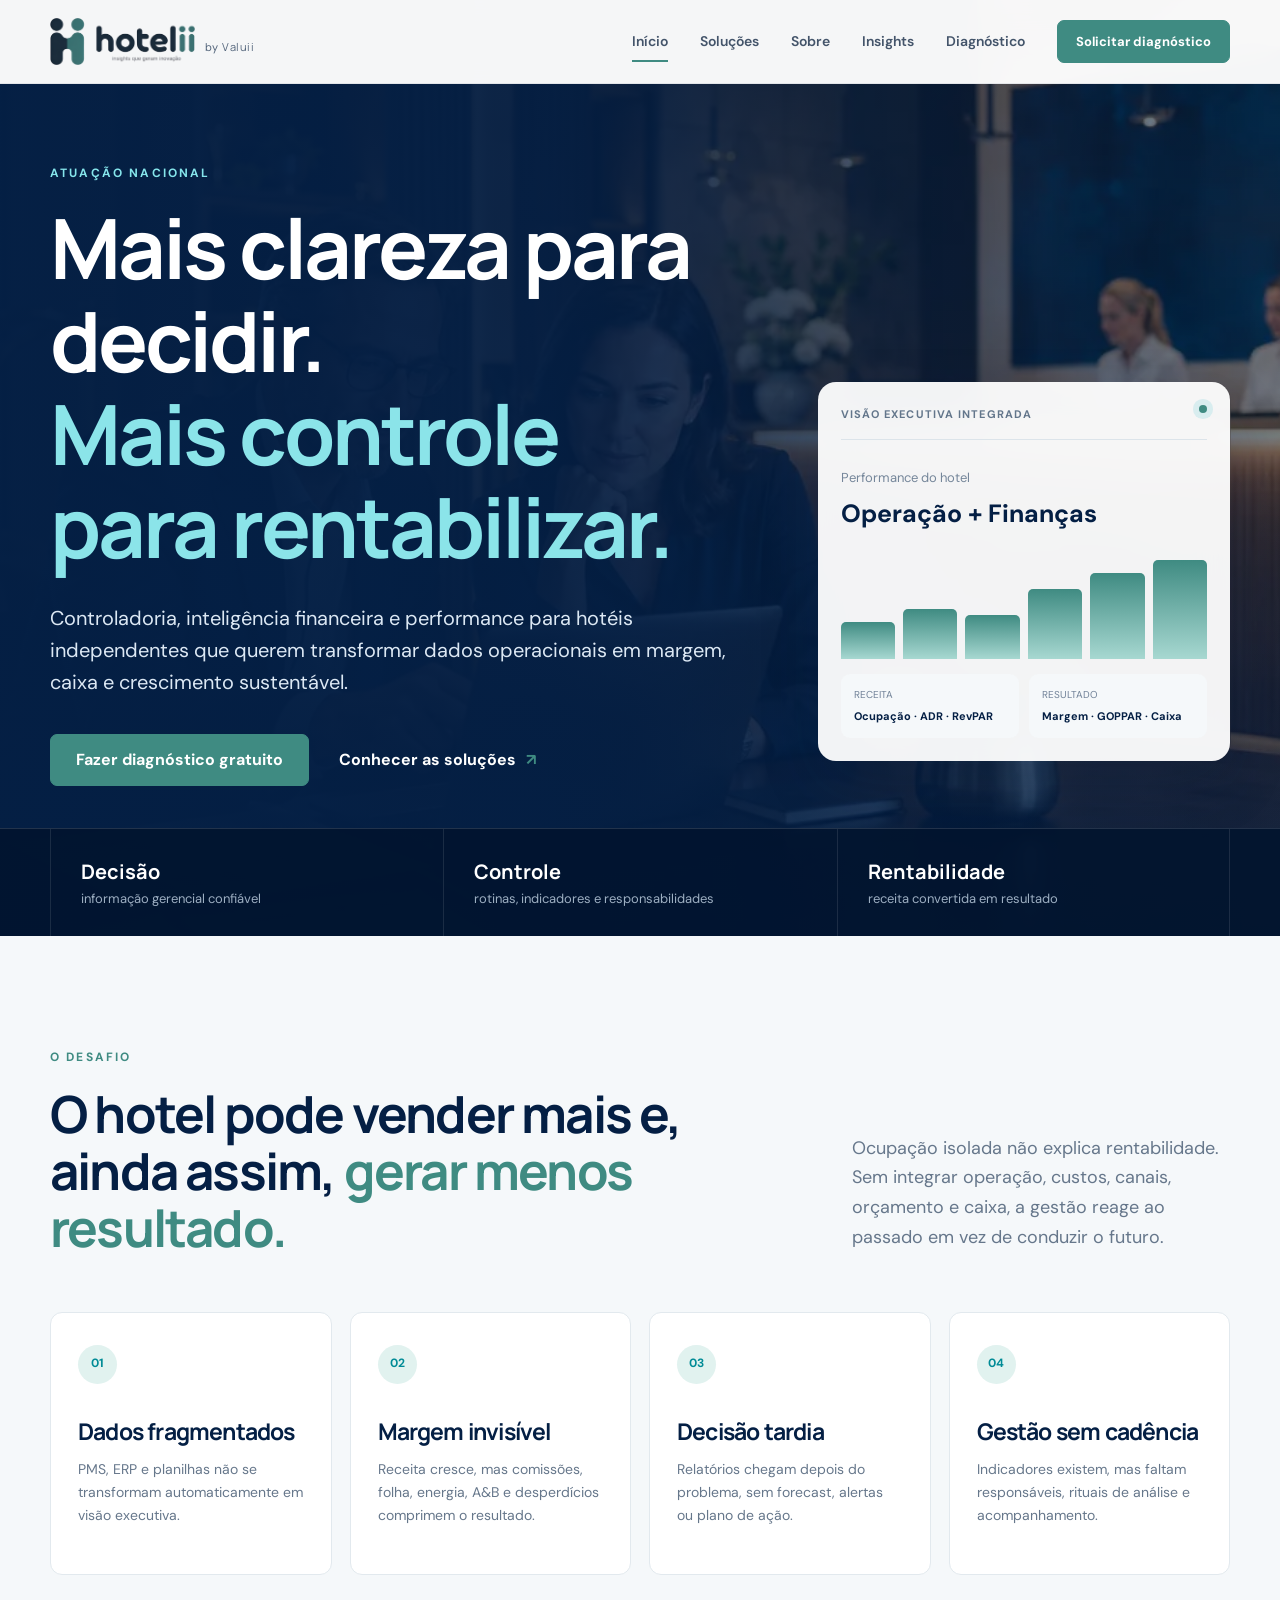
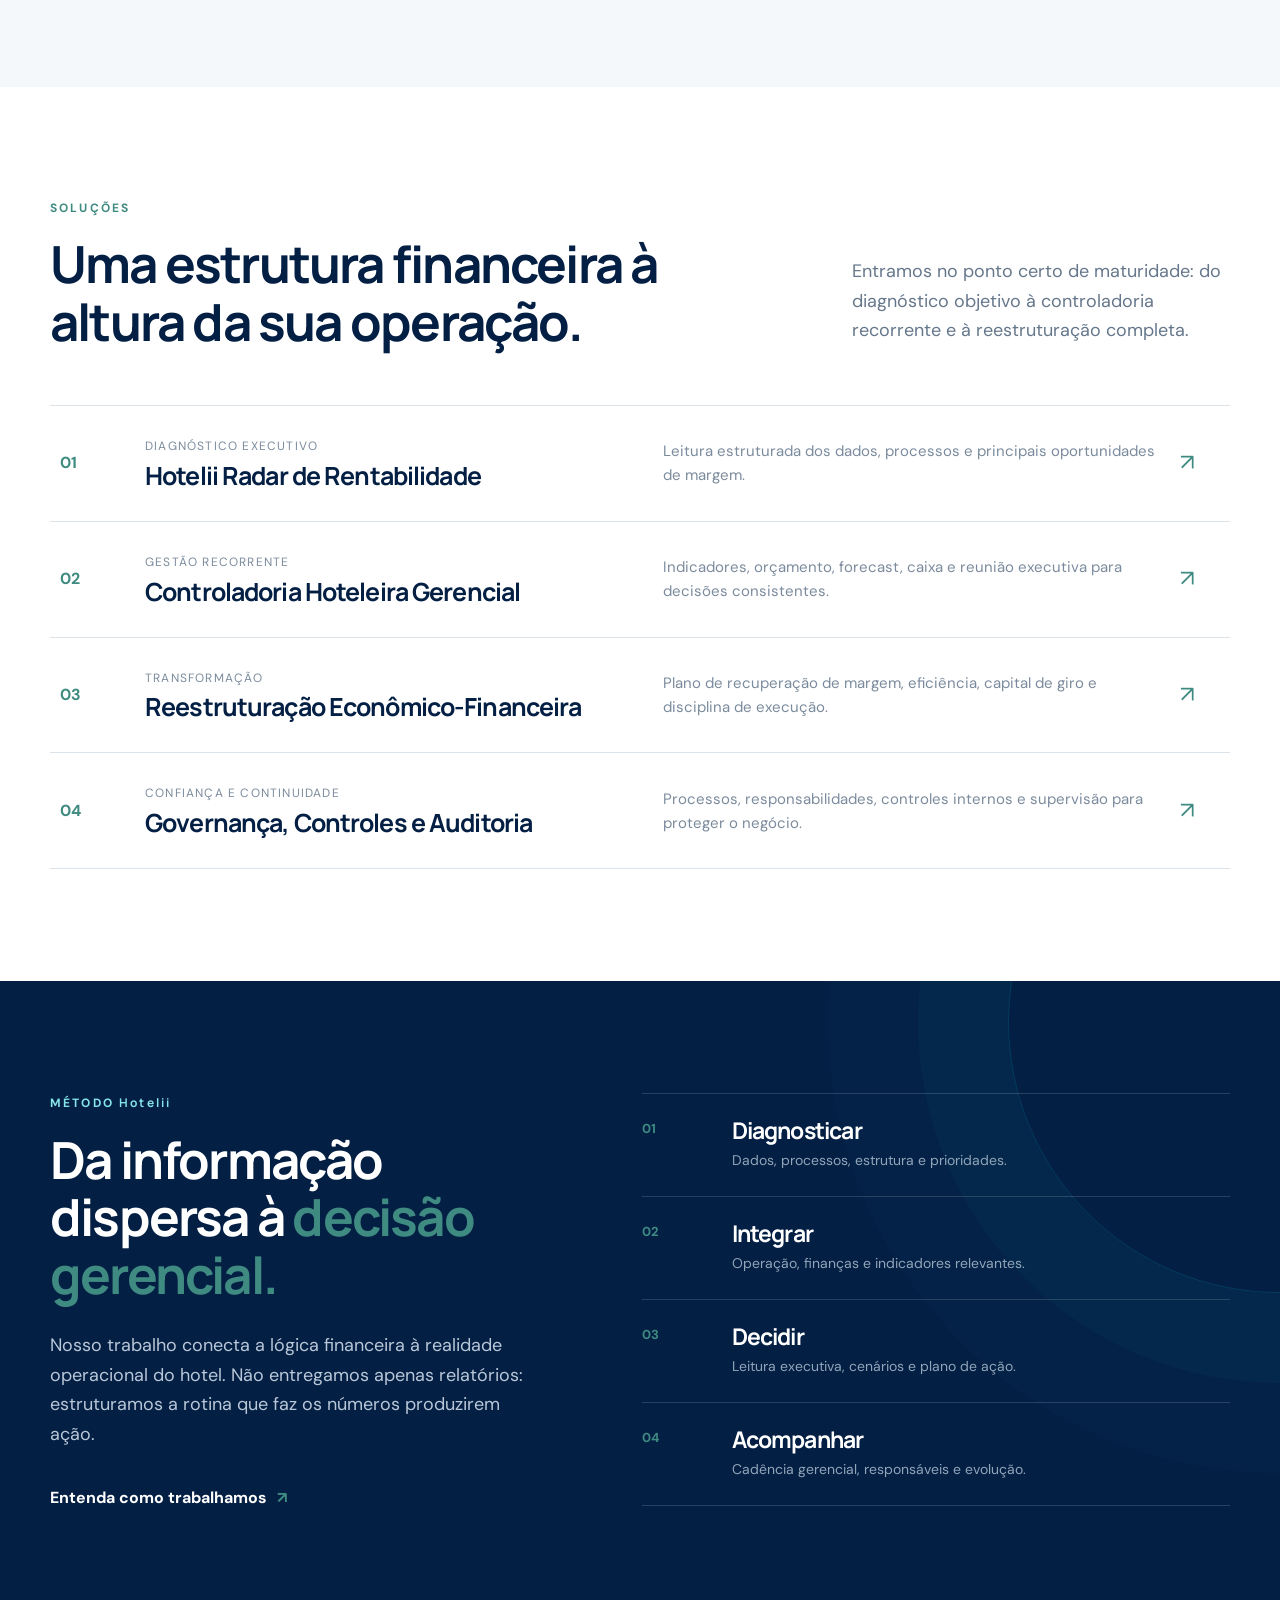
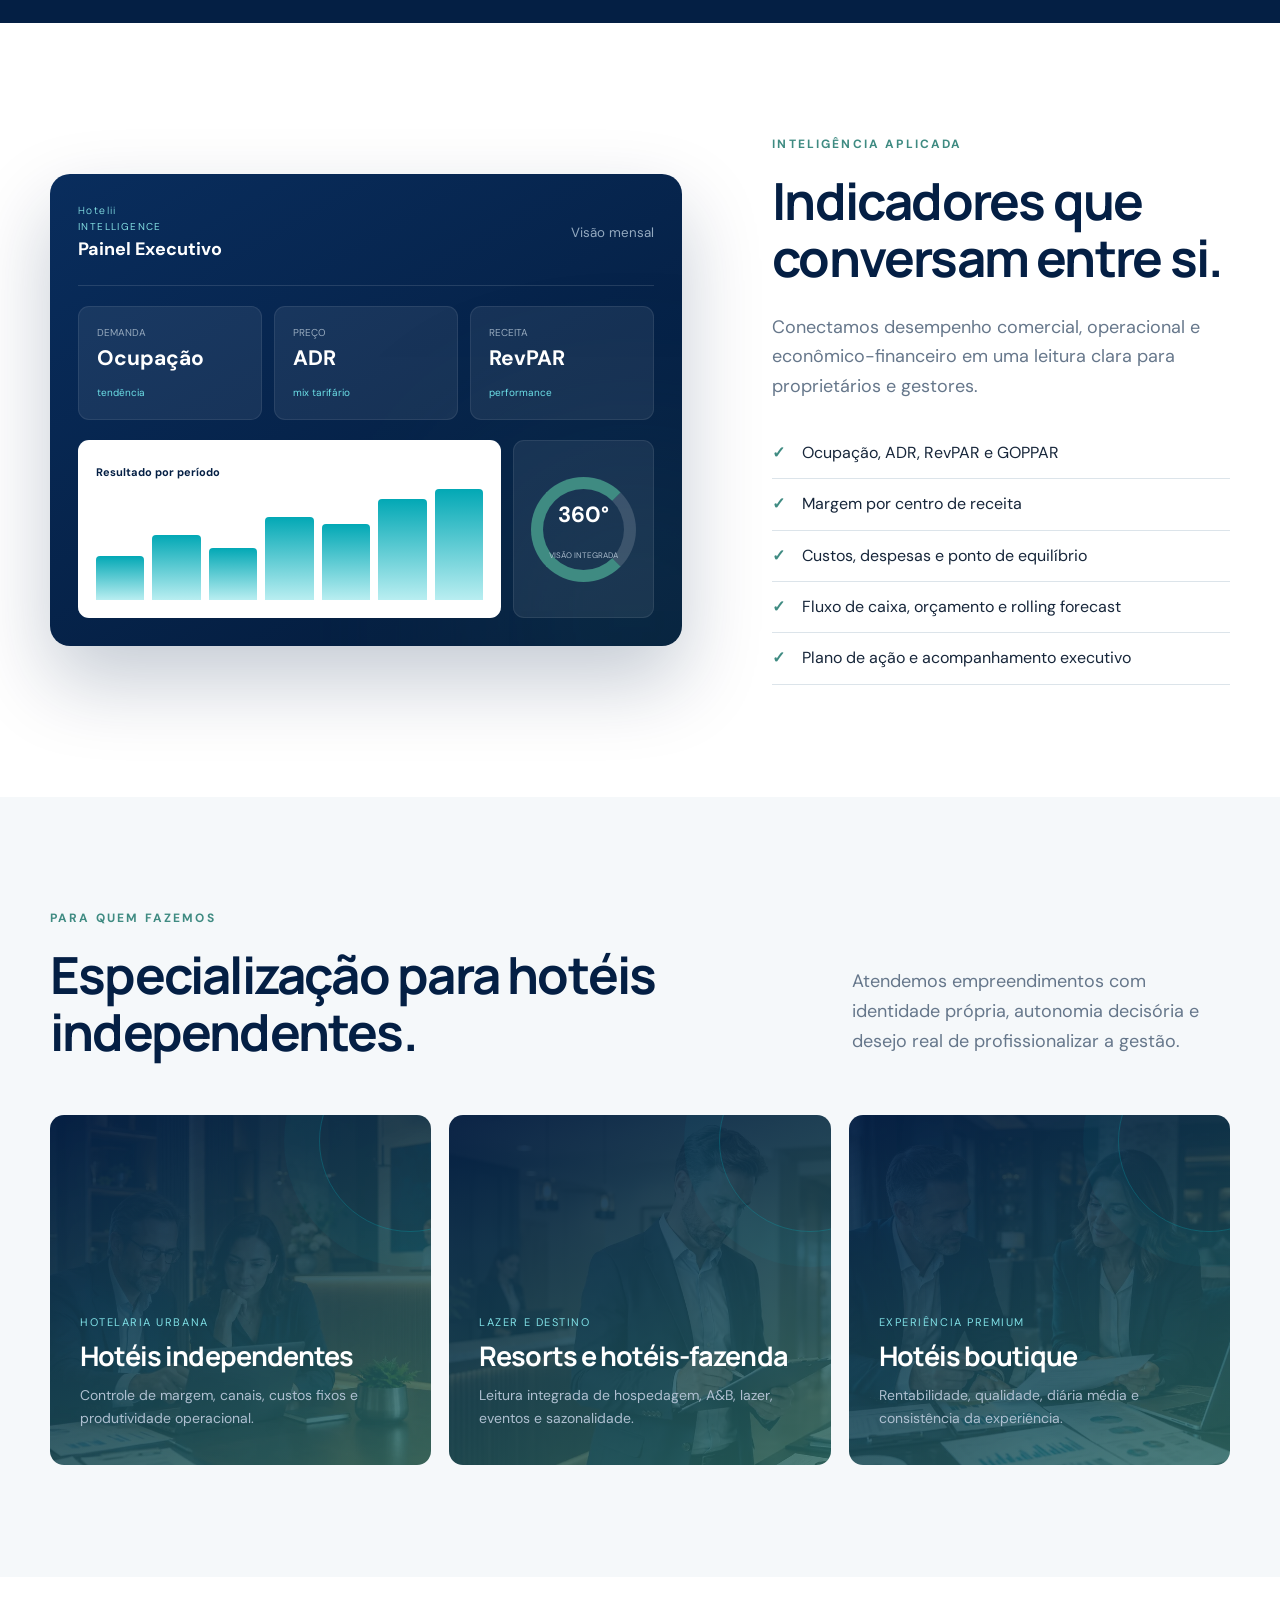
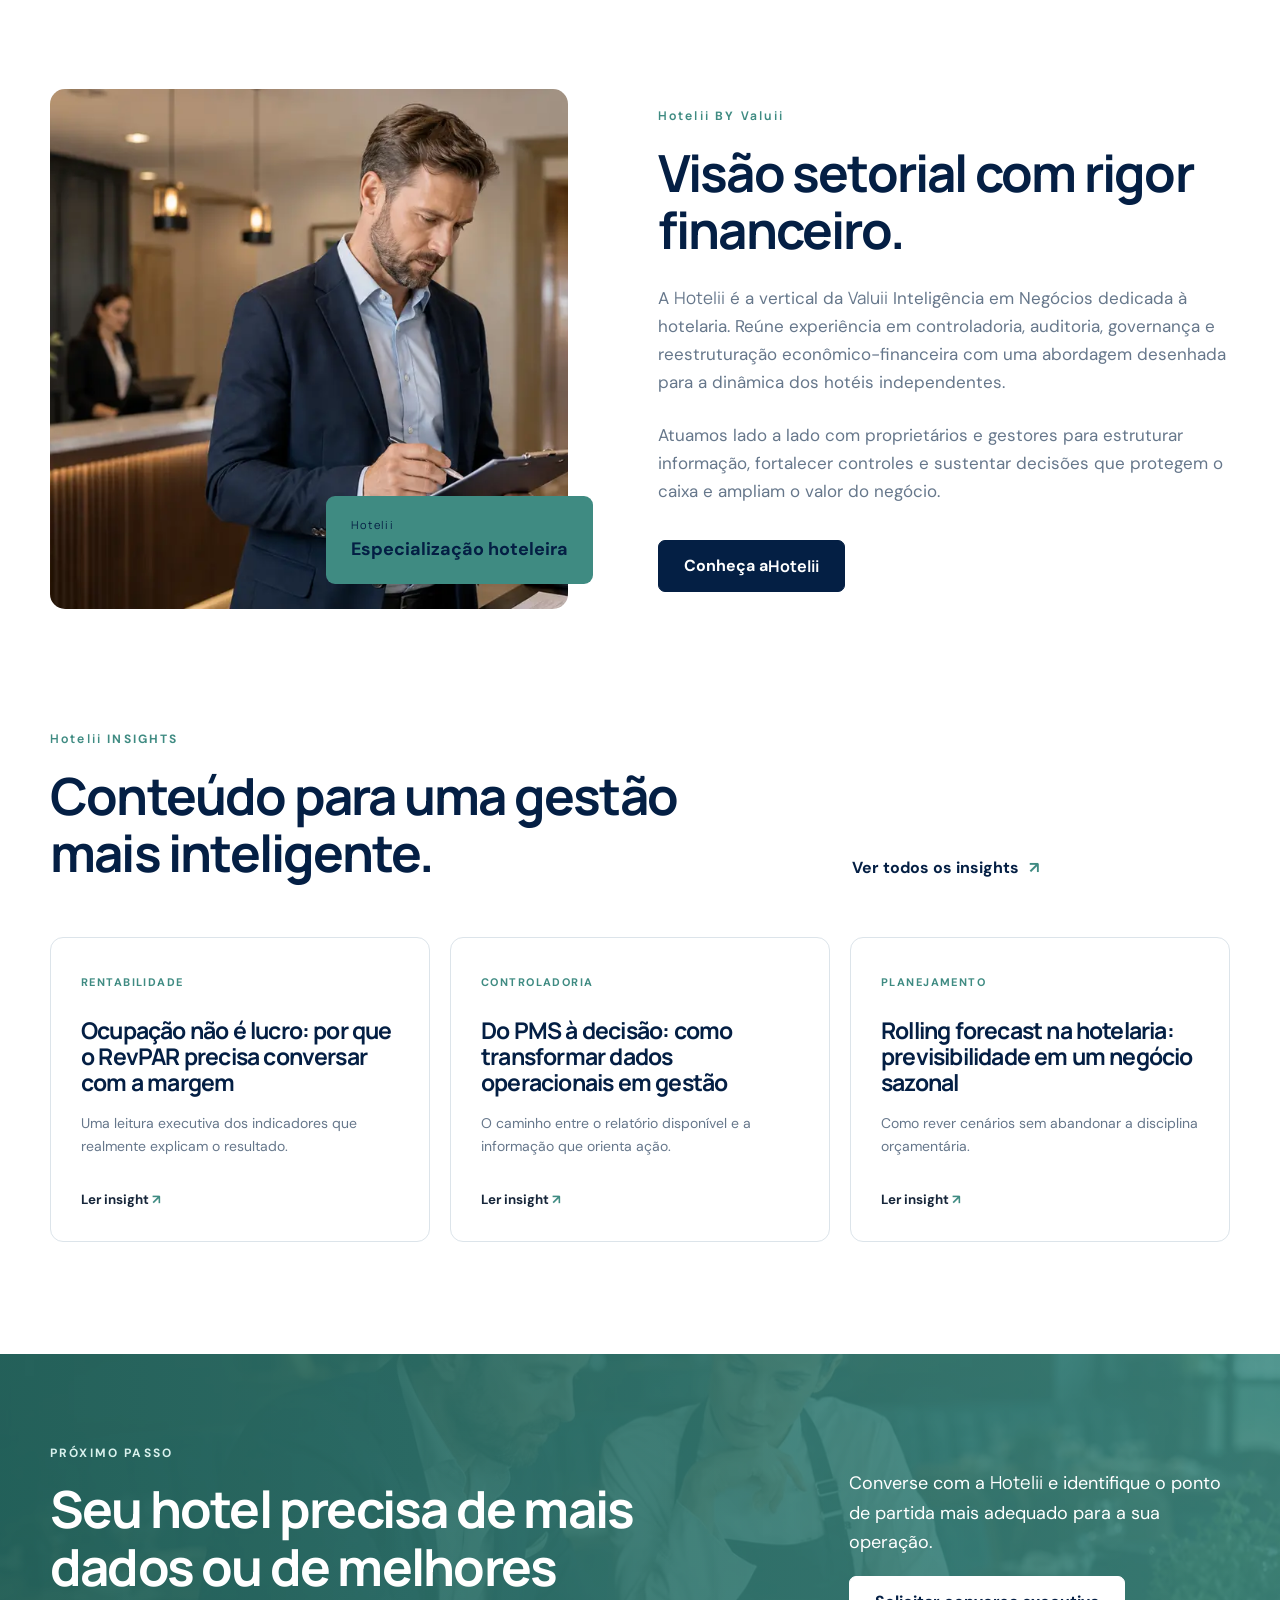
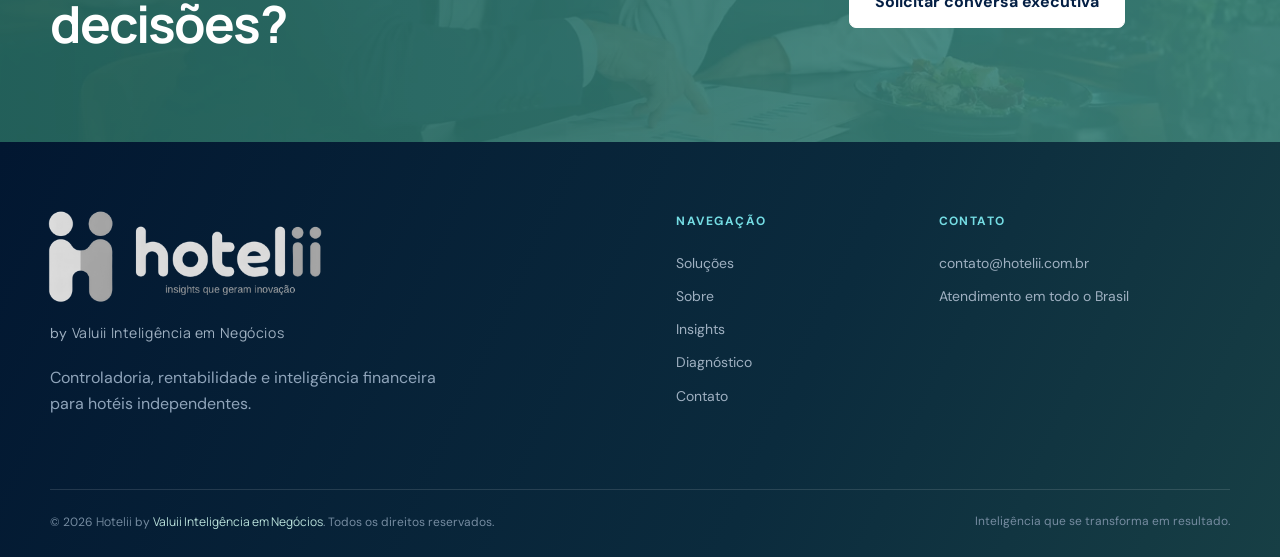
==== commit a6d07574: "Simplifica chamada de atuação nacional" ====
--- a/index.html
+++ b/index.html
@@ -40,7 +40,7 @@
       <div class="hero-overlay" aria-hidden="true"></div>
       <div class="container hero-grid">
         <div class="hero-copy" data-reveal>
-          <p class="eyebrow light">Hotelii by Valuii · Atuação nacional</p>
+          <p class="eyebrow light">Atuação Nacional</p>
           <h1>Mais clareza para decidir.<br><span>Mais controle para rentabilizar.</span></h1>
           <p class="hero-lead">Controladoria, inteligência financeira e performance para hotéis independentes que querem transformar dados operacionais em margem, caixa e crescimento sustentável.</p>
           <div class="hero-actions">
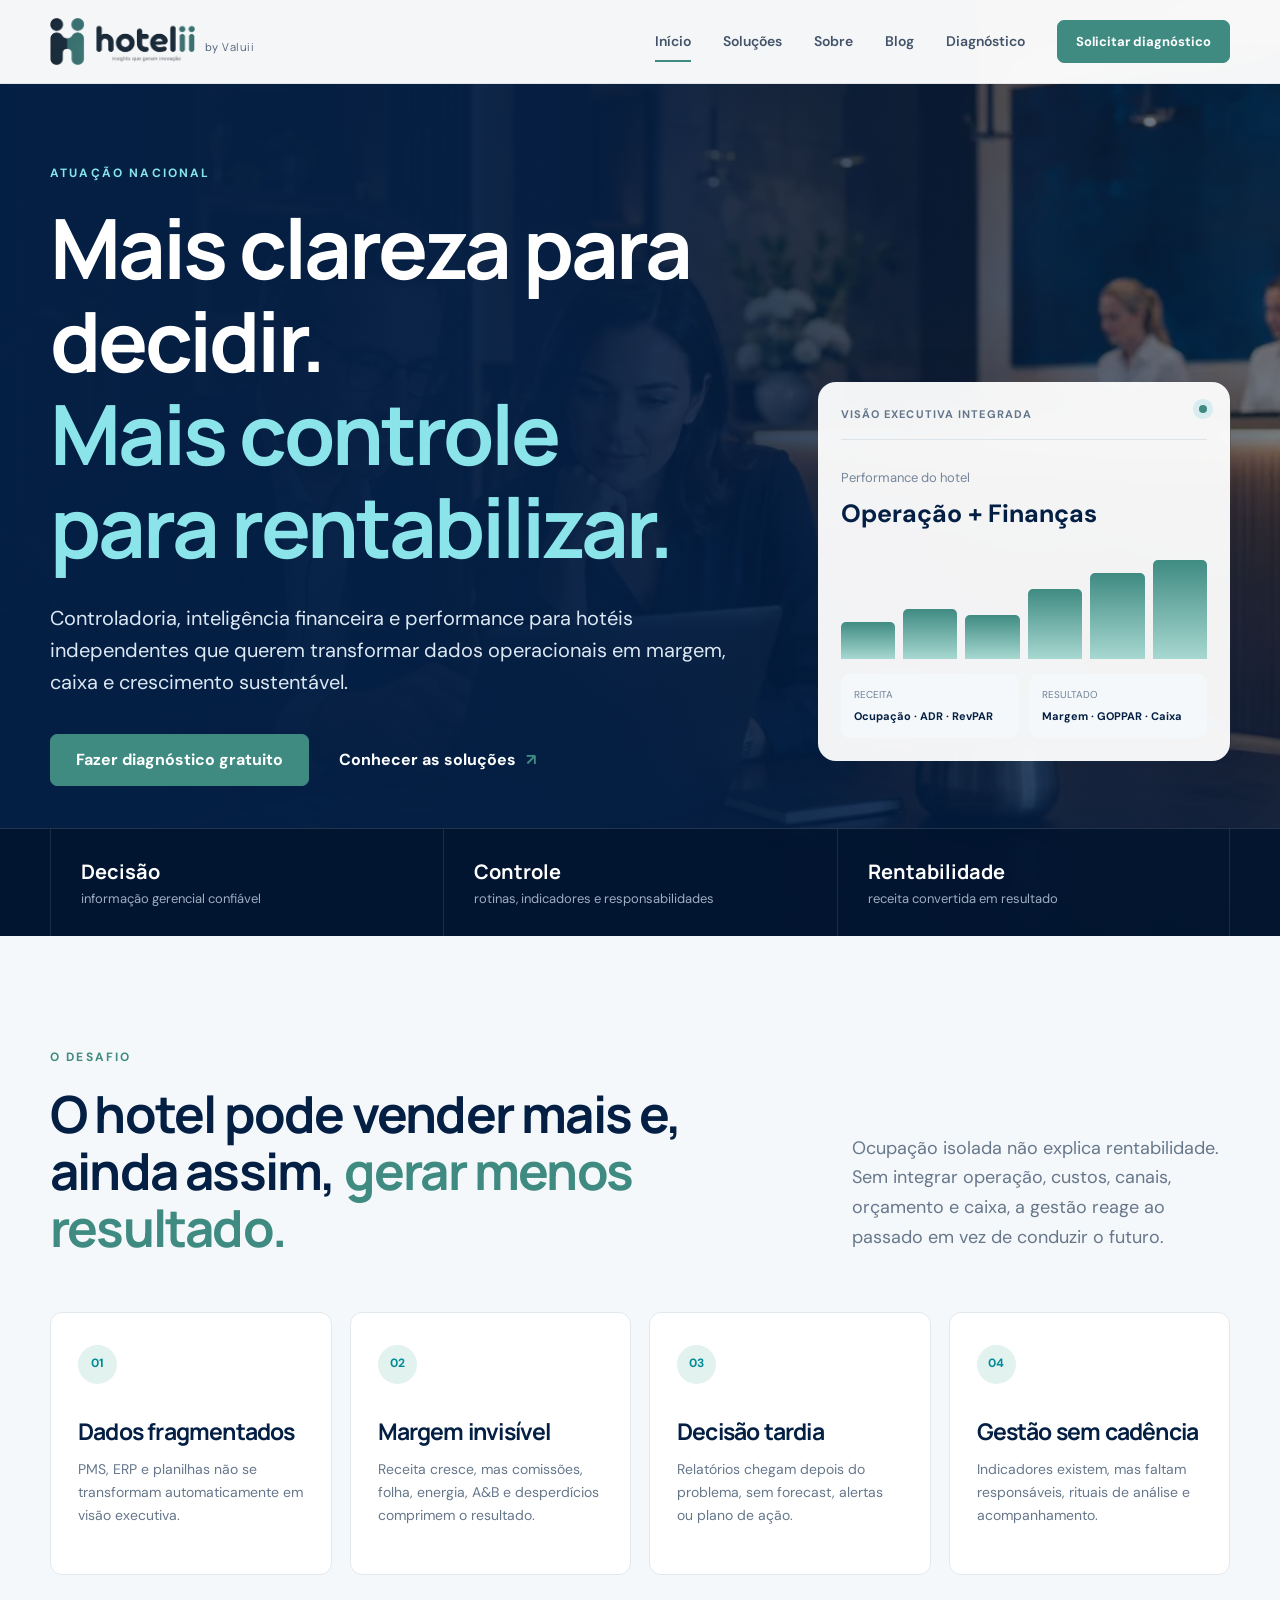
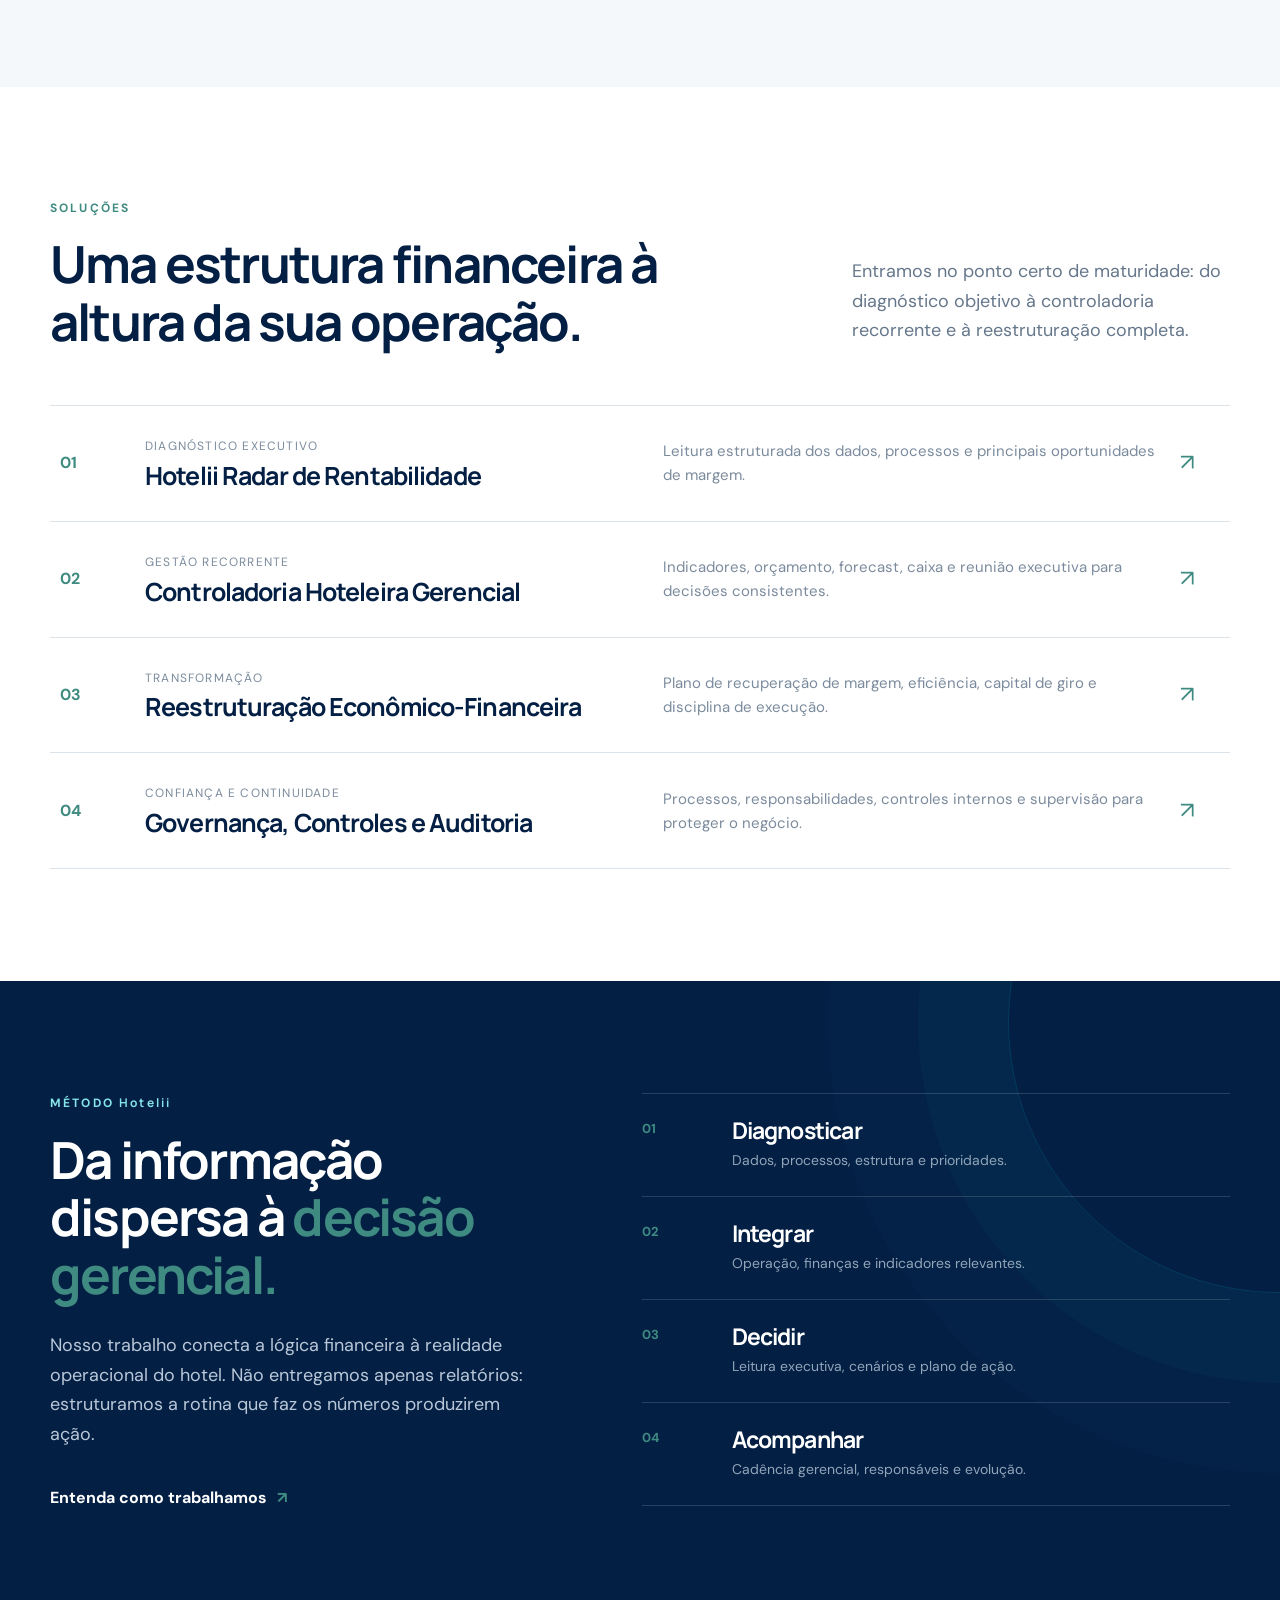
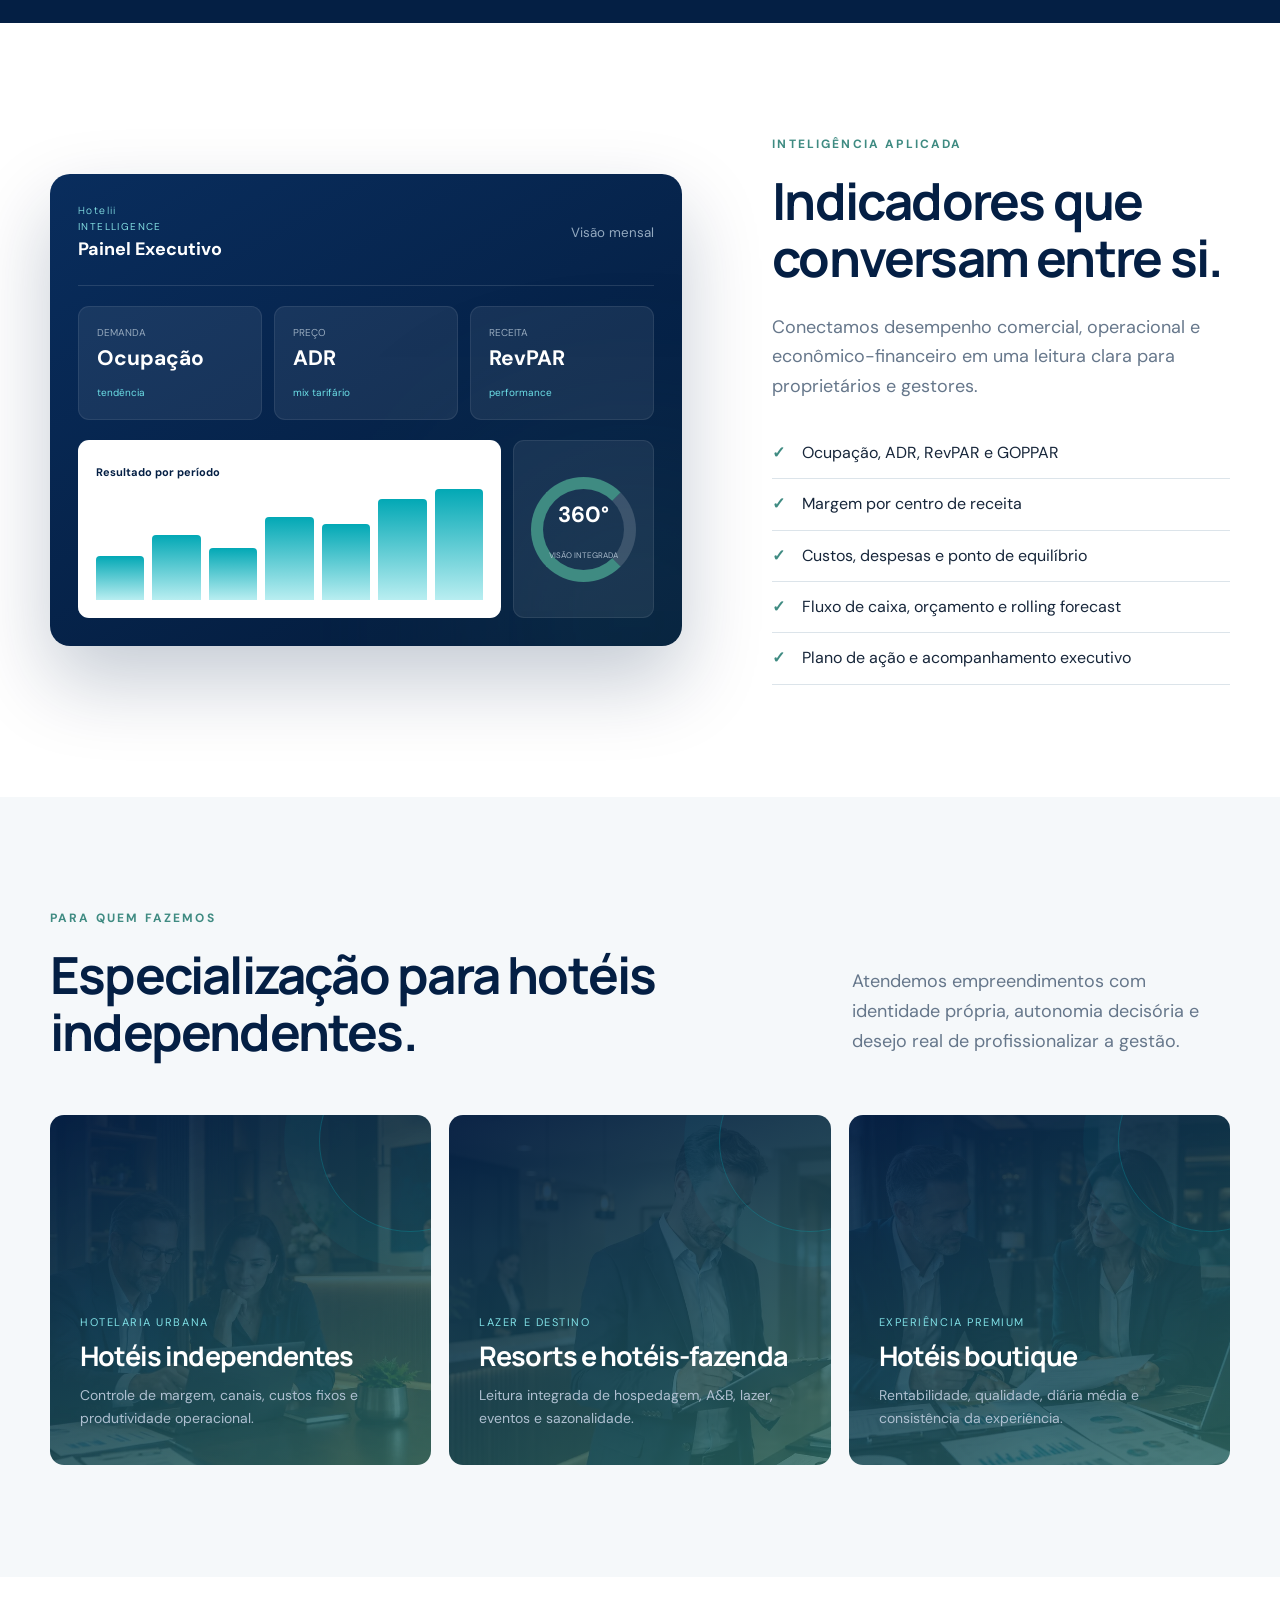
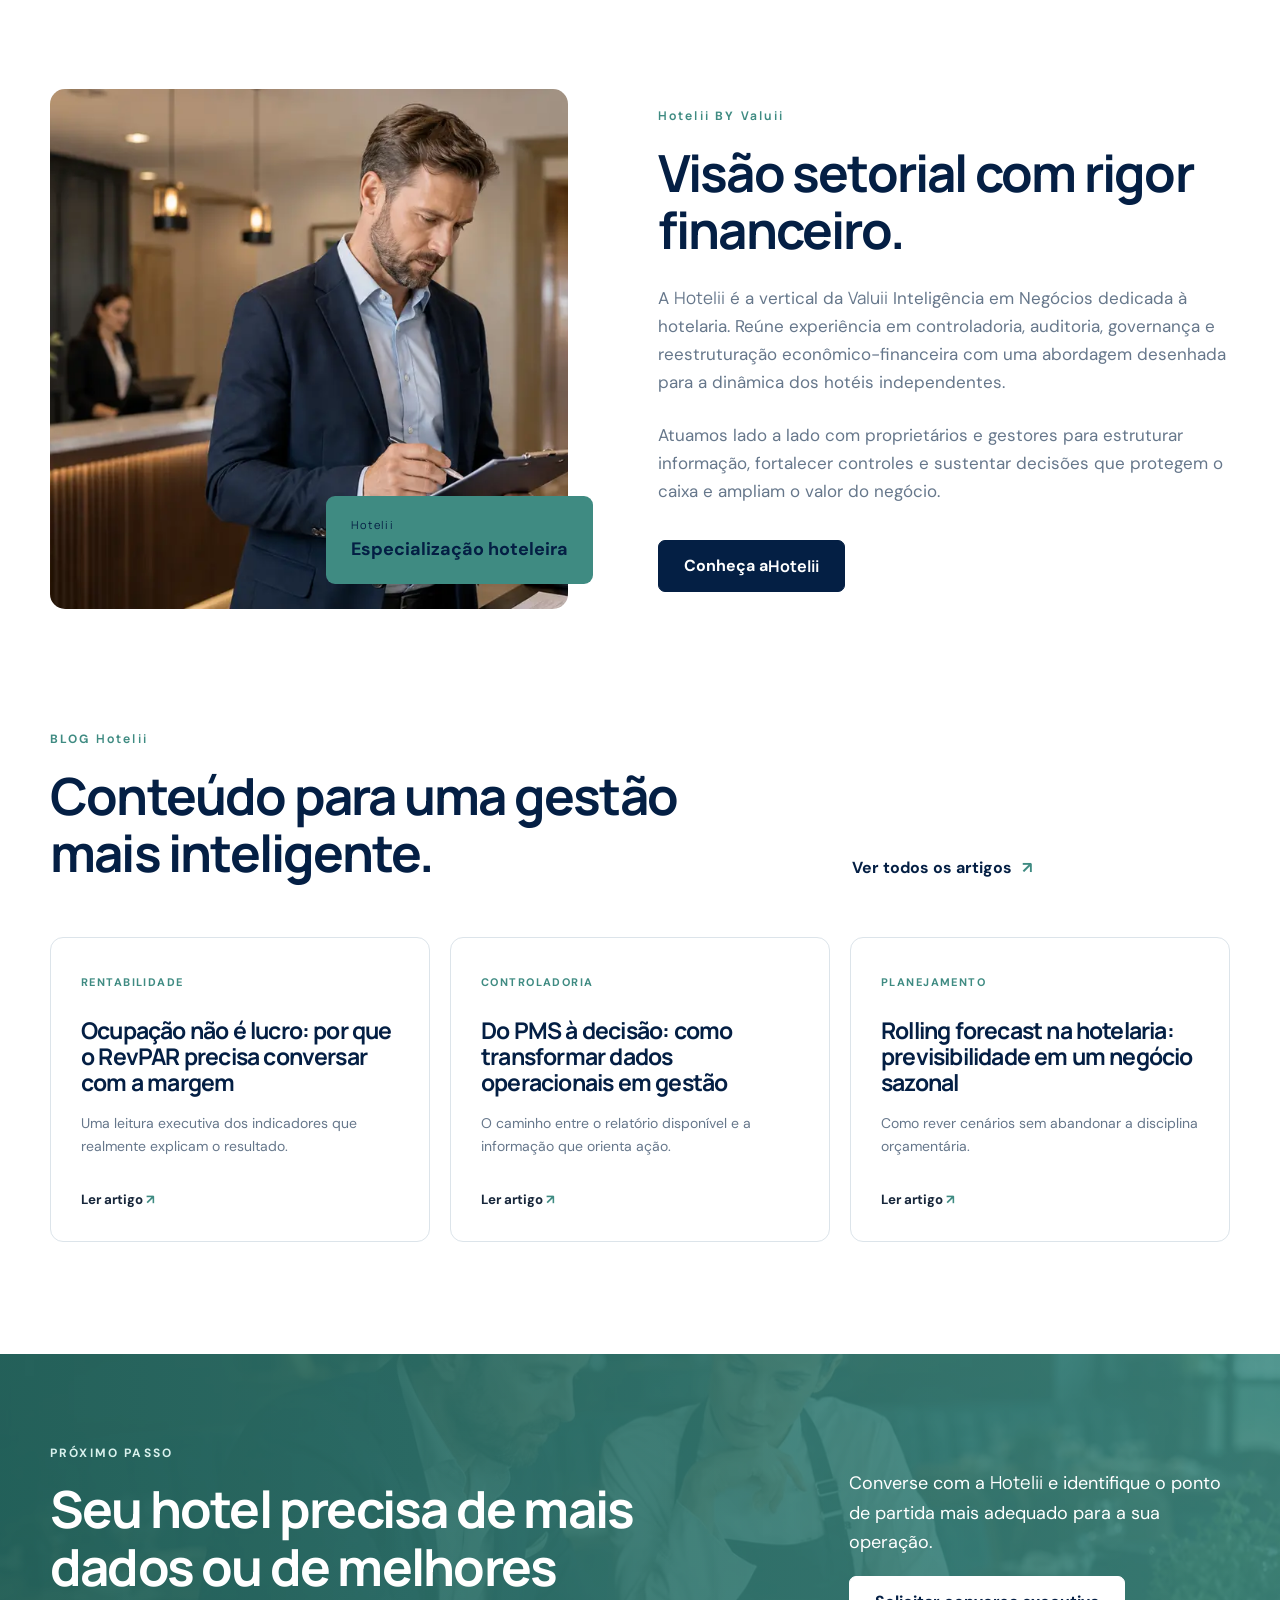
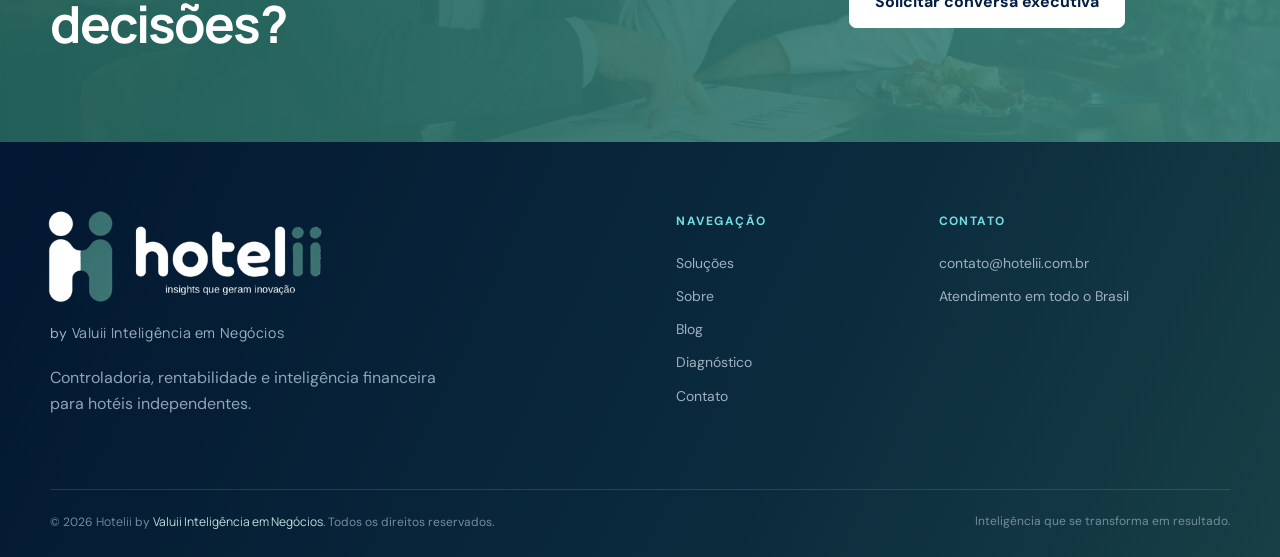
==== commit b38305f9: "Exibe o Blog no menu da Hotelii" ====
--- a/index.html
+++ b/index.html
@@ -28,7 +28,7 @@
         <a class="active" href="index.html">Início</a>
         <a href="solucoes.html">Soluções</a>
         <a href="sobre.html">Sobre</a>
-        <a href="insights.html">Insights</a><a href="diagnostico/">Diagnóstico</a>
+        <a href="insights.html">Blog</a><a href="diagnostico/">Diagnóstico</a>
         <a class="button button-small" href="contato.html">Solicitar diagnóstico</a>
       </nav>
     </div>
@@ -162,11 +162,11 @@
     </section>
 
     <section class="section insight-preview">
-      <div class="container section-head" data-reveal><div><p class="eyebrow">Hotelii Insights</p><h2>Conteúdo para uma gestão mais inteligente.</h2></div><a class="text-link" href="insights.html">Ver todos os insights <span>↗</span></a></div>
+      <div class="container section-head" data-reveal><div><p class="eyebrow">Blog Hotelii</p><h2>Conteúdo para uma gestão mais inteligente.</h2></div><a class="text-link" href="insights.html">Ver todos os artigos <span>↗</span></a></div>
       <div class="container insight-grid">
-        <article data-reveal><a href="insights.html"><span>Rentabilidade</span><h3>Ocupação não é lucro: por que o RevPAR precisa conversar com a margem</h3><p>Uma leitura executiva dos indicadores que realmente explicam o resultado.</p><small>Ler insight <b>↗</b></small></a></article>
-        <article data-reveal><a href="insights.html"><span>Controladoria</span><h3>Do PMS à decisão: como transformar dados operacionais em gestão</h3><p>O caminho entre o relatório disponível e a informação que orienta ação.</p><small>Ler insight <b>↗</b></small></a></article>
-        <article data-reveal><a href="insights.html"><span>Planejamento</span><h3>Rolling forecast na hotelaria: previsibilidade em um negócio sazonal</h3><p>Como rever cenários sem abandonar a disciplina orçamentária.</p><small>Ler insight <b>↗</b></small></a></article>
+        <article data-reveal><a href="insights.html"><span>Rentabilidade</span><h3>Ocupação não é lucro: por que o RevPAR precisa conversar com a margem</h3><p>Uma leitura executiva dos indicadores que realmente explicam o resultado.</p><small>Ler artigo <b>↗</b></small></a></article>
+        <article data-reveal><a href="insights.html"><span>Controladoria</span><h3>Do PMS à decisão: como transformar dados operacionais em gestão</h3><p>O caminho entre o relatório disponível e a informação que orienta ação.</p><small>Ler artigo <b>↗</b></small></a></article>
+        <article data-reveal><a href="insights.html"><span>Planejamento</span><h3>Rolling forecast na hotelaria: previsibilidade em um negócio sazonal</h3><p>Como rever cenários sem abandonar a disciplina orçamentária.</p><small>Ler artigo <b>↗</b></small></a></article>
       </div>
     </section>
 
@@ -181,7 +181,7 @@
   <footer class="site-footer">
     <div class="container footer-grid">
       <div class="footer-brand"><img src="assets/images/hotelii-logo-footer.png" alt="Hotelii"><span>by <a class="valuii-brand" href="https://www.valuii.com.br/" target="_blank" rel="noopener">Valuii Inteligência em Negócios</a></span><p>Controladoria, rentabilidade e inteligência financeira para hotéis independentes.</p></div>
-      <div><b>Navegação</b><a href="solucoes.html">Soluções</a><a href="sobre.html">Sobre</a><a href="insights.html">Insights</a><a href="diagnostico/">Diagnóstico</a><a href="contato.html">Contato</a></div>
+      <div><b>Navegação</b><a href="solucoes.html">Soluções</a><a href="sobre.html">Sobre</a><a href="insights.html">Blog</a><a href="diagnostico/">Diagnóstico</a><a href="contato.html">Contato</a></div>
       <div><b>Contato</b><a href="mailto:contato@hotelii.com.br">contato@hotelii.com.br</a><span>Atendimento em todo o Brasil</span></div>
     </div>
     <div class="container footer-bottom"><span>© 2026 Hotelii by <a class="valuii-brand" href="https://www.valuii.com.br/" target="_blank" rel="noopener">Valuii Inteligência em Negócios</a>. Todos os direitos reservados.</span><span>Inteligência que se transforma em resultado.</span></div>
